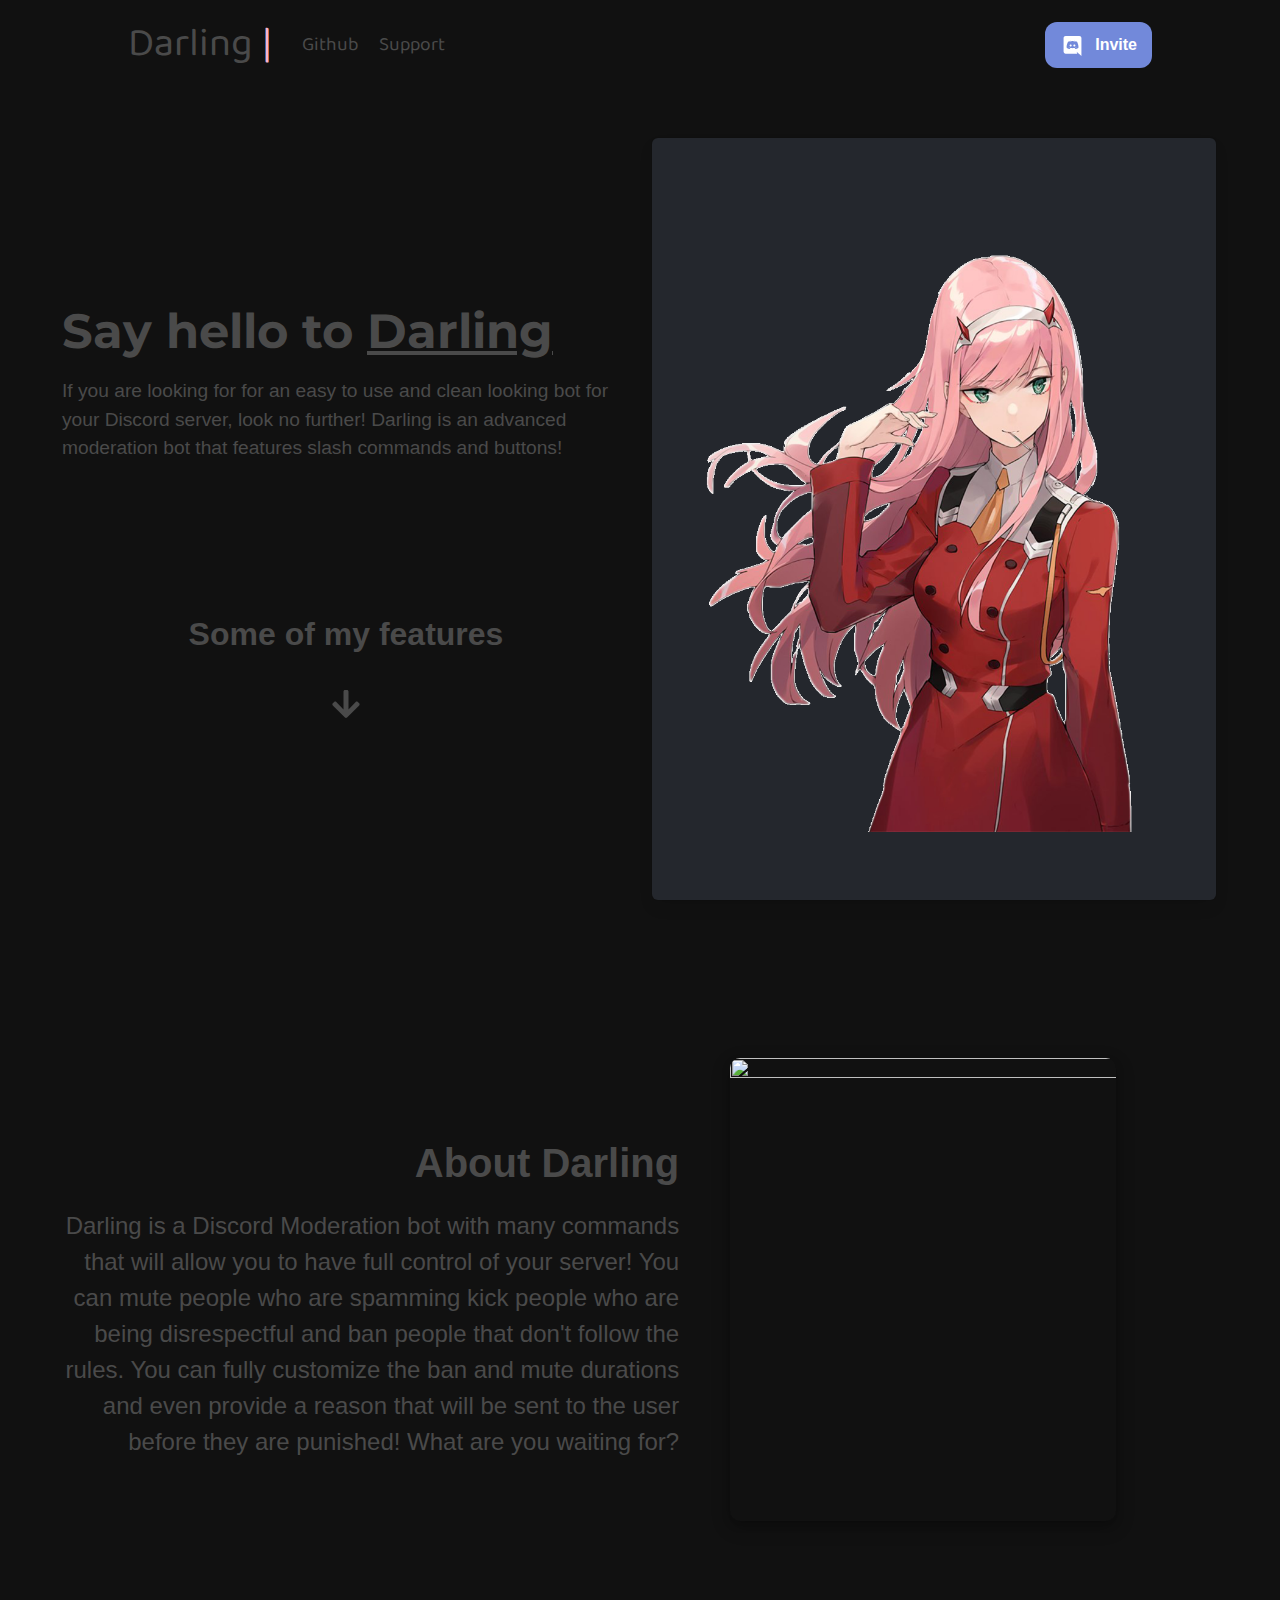
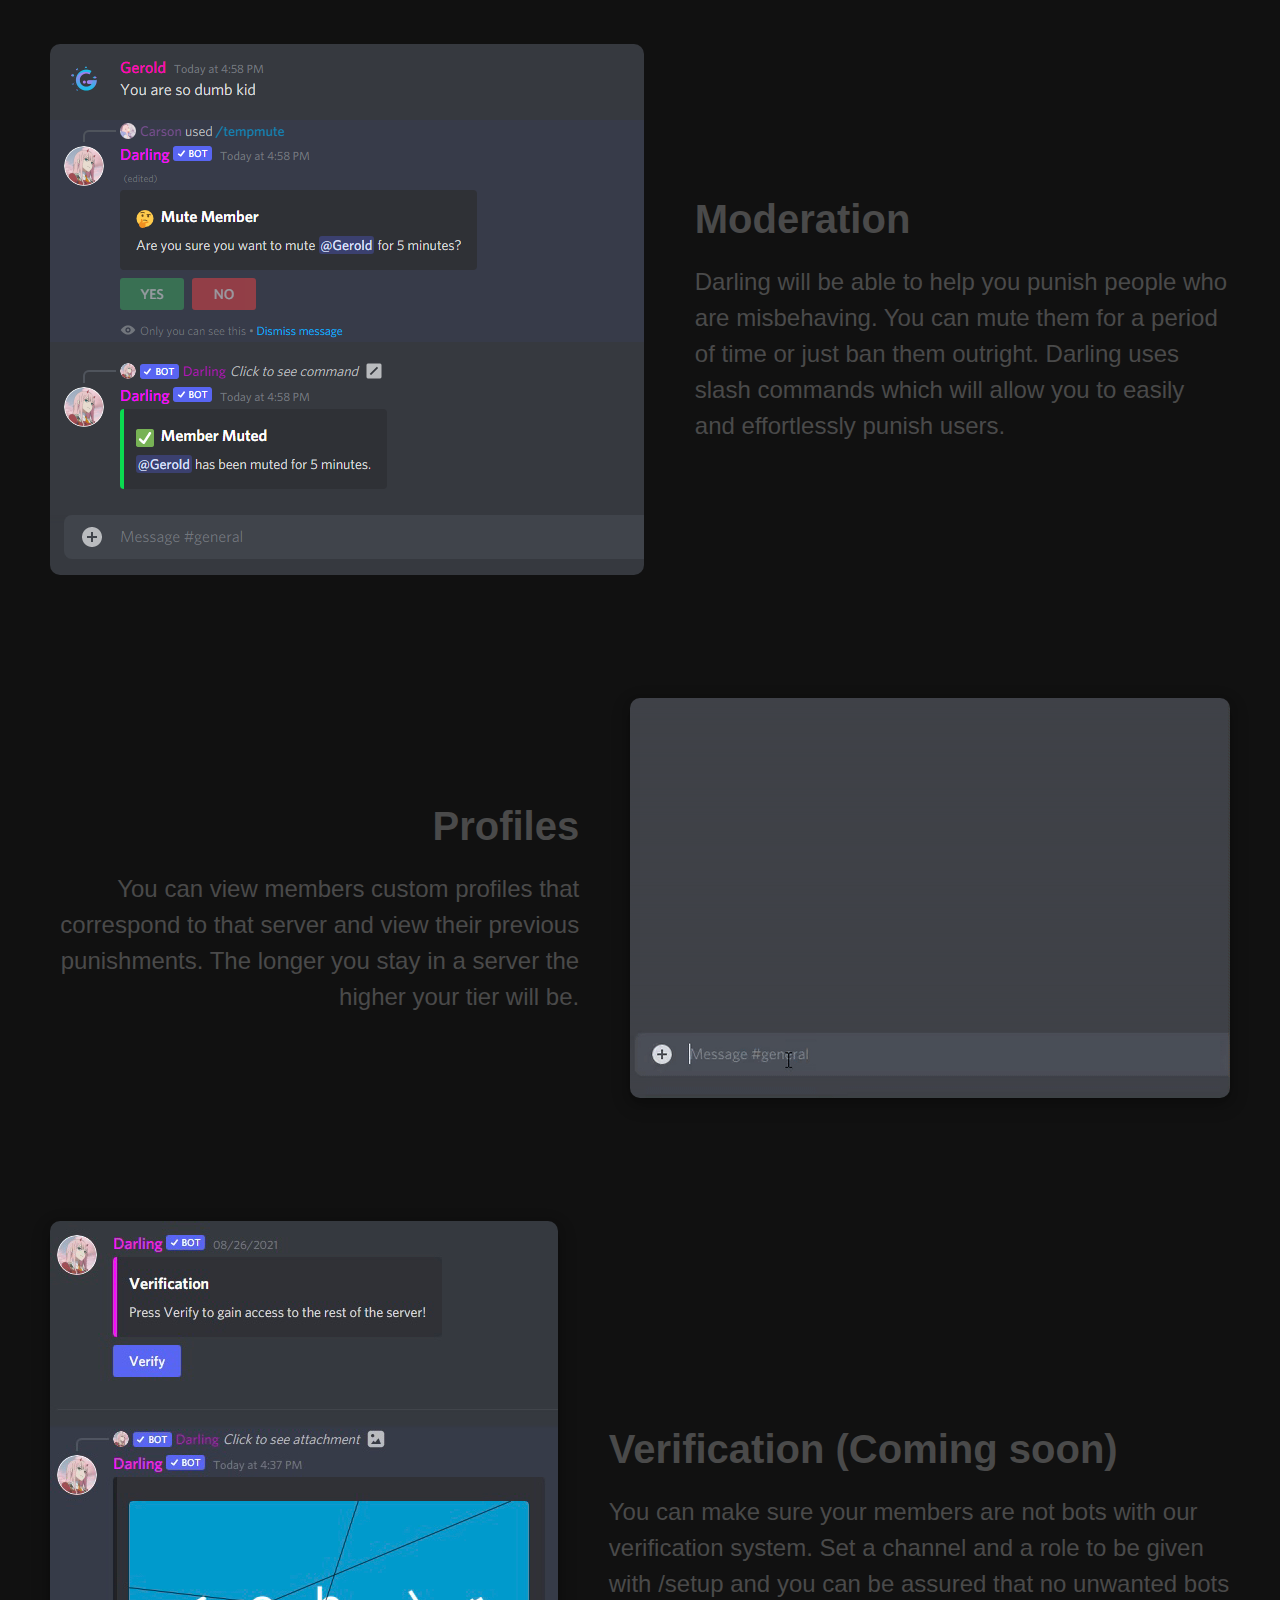
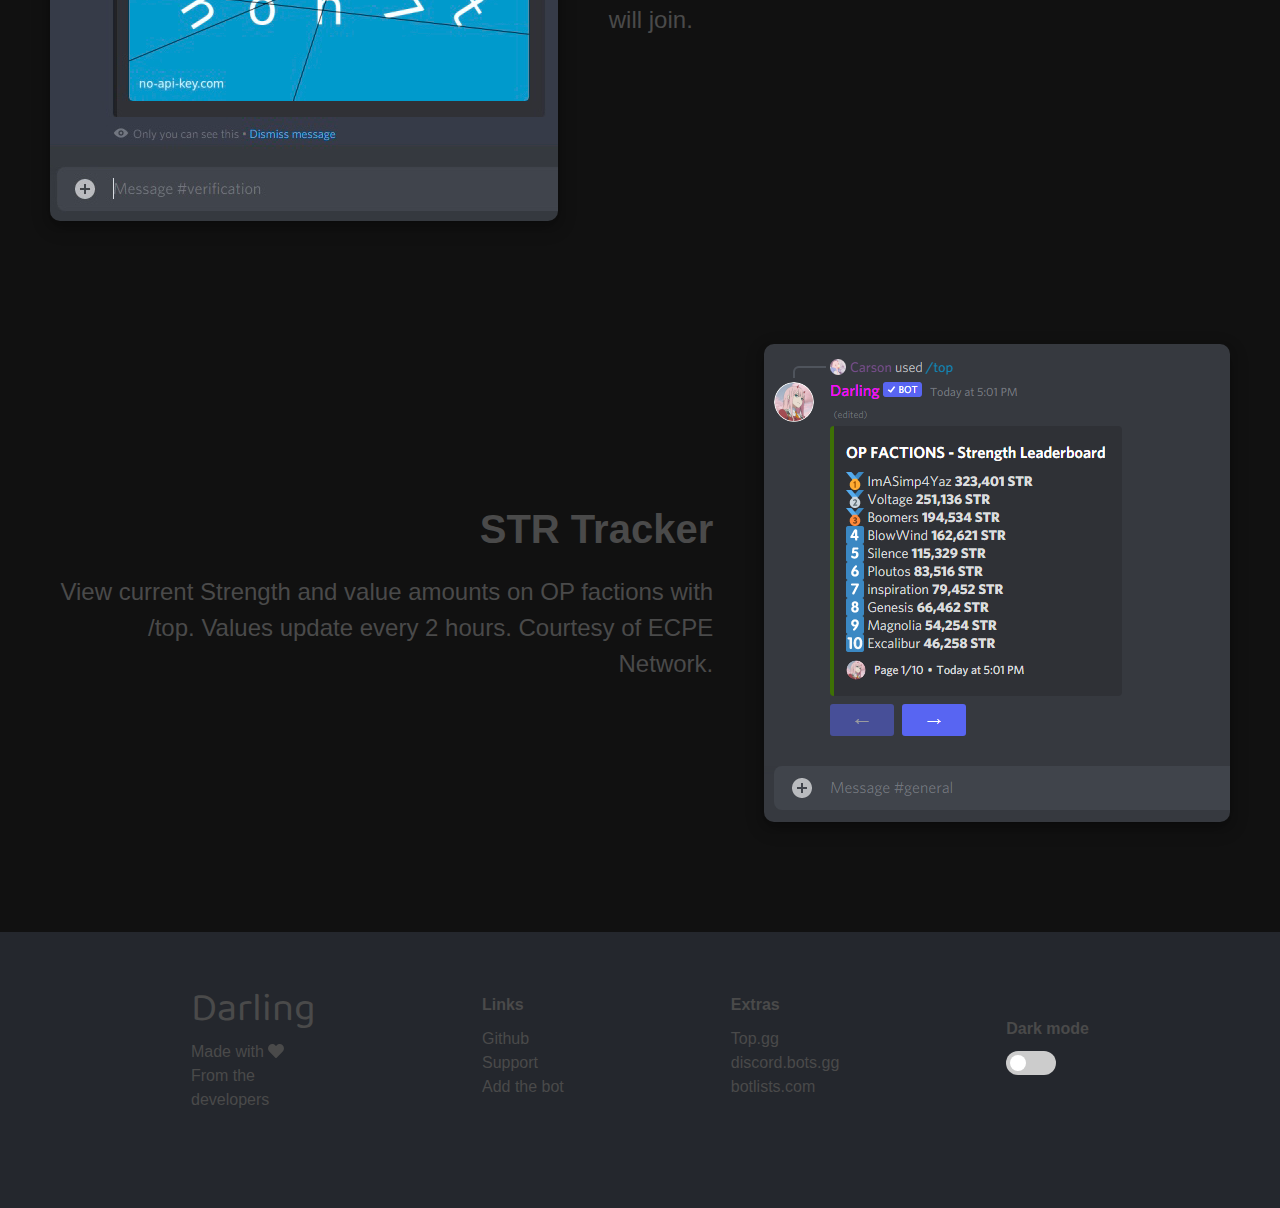
==== index.html @ f3b91b44 "Update index.html" ====
<!DOCTYPE html>
<html class="fontawesome-i2svg-active fontawesome-i2svg-complete">

<head>

	<meta name="description" content="Darling is a advanced moderation bot that features slash commands and buttons!">
	<link rel="apple-touch-icon" sizes="120x120" href="https://darling-bot.com/img/pfp.png" />
	<link rel="apple-touch-icon" sizes="152x152" href="https://darling-bot.com/img/pfp.png" />
	<meta http-equiv="Content-Type" content="text/html; charset=UTF-8">
	<script data-ad-client="ca-pub-7964171552277160" async src="https://pagead2.googlesyndication.com/pagead/js/adsbygoogle.js">
t
	</script>
	<script async src="https://pagead2.googlesyndication.com/pagead/js/adsbygoogle.js?client=ca-pub-7964171552277160" crossorigin="anonymous">

	</script>
	<meta name="viewport" content="width=device-width, initial-scale=1">

	<title>Darling | HOME</title>
	<meta content="Darling" property="og:title">
	<meta content="Darling is a advanced moderation bot that features slash commands and buttons!" property="og:description">
	<meta content="#f5b4cf" data-react-helmet="true" name="theme-color">
	<meta property="og:image" content="https://darling-bot.com/img/pfp.png">
	<style type="text/css">
		svg:not(:root).svg-inline--fa {
			overflow: visible
		}

		.svg-inline--fa {
			display: inline-block;
			font-size: inherit;
			height: 1em;
			overflow: visible;
			vertical-align: -.125em
		}

		.svg-inline--fa.fa-lg {
			vertical-align: -.225em
		}

		.svg-inline--fa.fa-w-1 {
			width: .0625em
		}

		.svg-inline--fa.fa-w-2 {
			width: .125em
		}

		.svg-inline--fa.fa-w-3 {
			width: .1875em
		}

		.svg-inline--fa.fa-w-4 {
			width: .25em
		}

		.svg-inline--fa.fa-w-5 {
			width: .3125em
		}

		.svg-inline--fa.fa-w-6 {
			width: .375em
		}

		.svg-inline--fa.fa-w-7 {
			width: .4375em
		}

		.svg-inline--fa.fa-w-8 {
			width: .5em
		}

		.svg-inline--fa.fa-w-9 {
			width: .5625em
		}

		.svg-inline--fa.fa-w-10 {
			width: .625em
		}

		.svg-inline--fa.fa-w-11 {
			width: .6875em
		}

		.svg-inline--fa.fa-w-12 {
			width: .75em
		}

		.svg-inline--fa.fa-w-13 {
			width: .8125em
		}

		.svg-inline--fa.fa-w-14 {
			width: .875em
		}

		.svg-inline--fa.fa-w-15 {
			width: .9375em
		}

		.svg-inline--fa.fa-w-16 {
			width: 1em
		}

		.svg-inline--fa.fa-w-17 {
			width: 1.0625em
		}

		.svg-inline--fa.fa-w-18 {
			width: 1.125em
		}

		.svg-inline--fa.fa-w-19 {
			width: 1.1875em
		}

		.svg-inline--fa.fa-w-20 {
			width: 1.25em
		}

		.svg-inline--fa.fa-pull-left {
			margin-right: .3em;
			width: auto
		}

		.svg-inline--fa.fa-pull-right {
			margin-left: .3em;
			width: auto
		}

		.svg-inline--fa.fa-border {
			height: 1.5em
		}

		.svg-inline--fa.fa-li {
			width: 2em
		}

		.svg-inline--fa.fa-fw {
			width: 1.25em
		}

		.fa-layers svg.svg-inline--fa {
			bottom: 0;
			left: 0;
			margin: auto;
			position: absolute;
			right: 0;
			top: 0
		}

		.fa-layers {
			display: inline-block;
			height: 1em;
			position: relative;
			text-align: center;
			vertical-align: -.125em;
			width: 1em
		}

		.fa-layers svg.svg-inline--fa {
			-webkit-transform-origin: center center;
			transform-origin: center center
		}

		.fa-layers-counter,
		.fa-layers-text {
			display: inline-block;
			position: absolute;
			text-align: center
		}

		.fa-layers-text {
			left: 50%;
			top: 50%;
			-webkit-transform: translate(-50%, -50%);
			transform: translate(-50%, -50%);
			-webkit-transform-origin: center center;
			transform-origin: center center
		}

		.fa-layers-counter {
			background-color: #ff253a;
			border-radius: 1em;
			-webkit-box-sizing: border-box;
			box-sizing: border-box;
			color: #fff;
			height: 1.5em;
			line-height: 1;
			max-width: 5em;
			min-width: 1.5em;
			overflow: hidden;
			padding: .25em;
			right: 0;
			text-overflow: ellipsis;
			top: 0;
			-webkit-transform: scale(.25);
			transform: scale(.25);
			-webkit-transform-origin: top right;
			transform-origin: top right
		}

		.fa-layers-bottom-right {
			bottom: 0;
			right: 0;
			top: auto;
			-webkit-transform: scale(.25);
			transform: scale(.25);
			-webkit-transform-origin: bottom right;
			transform-origin: bottom right
		}

		.fa-layers-bottom-left {
			bottom: 0;
			left: 0;
			right: auto;
			top: auto;
			-webkit-transform: scale(.25);
			transform: scale(.25);
			-webkit-transform-origin: bottom left;
			transform-origin: bottom left
		}

		.fa-layers-top-right {
			right: 0;
			top: 0;
			-webkit-transform: scale(.25);
			transform: scale(.25);
			-webkit-transform-origin: top right;
			transform-origin: top right
		}

		.fa-layers-top-left {
			left: 0;
			right: auto;
			top: 0;
			-webkit-transform: scale(.25);
			transform: scale(.25);
			-webkit-transform-origin: top left;
			transform-origin: top left
		}

		.fa-lg {
			font-size: 1.33333em;
			line-height: .75em;
			vertical-align: -.0667em
		}

		.fa-xs {
			font-size: .75em
		}

		.fa-sm {
			font-size: .875em
		}

		.fa-1x {
			font-size: 1em
		}

		.fa-2x {
			font-size: 2em
		}

		.fa-3x {
			font-size: 3em
		}

		.fa-4x {
			font-size: 4em
		}

		.fa-5x {
			font-size: 5em
		}

		.fa-6x {
			font-size: 6em
		}

		.fa-7x {
			font-size: 7em
		}

		.fa-8x {
			font-size: 8em
		}

		.fa-9x {
			font-size: 9em
		}

		.fa-10x {
			font-size: 10em
		}

		.fa-fw {
			text-align: center;
			width: 1.25em
		}

		.fa-ul {
			list-style-type: none;
			margin-left: 2.5em;
			padding-left: 0
		}

		.fa-ul>li {
			position: relative
		}

		.fa-li {
			left: -2em;
			position: absolute;
			text-align: center;
			width: 2em;
			line-height: inherit
		}

		.fa-border {
			border: solid .08em #eee;
			border-radius: .1em;
			padding: .2em .25em .15em
		}

		.fa-pull-left {
			float: left
		}

		.fa-pull-right {
			float: right
		}

		.fa.fa-pull-left,
		.fab.fa-pull-left,
		.fal.fa-pull-left,
		.far.fa-pull-left,
		.fas.fa-pull-left {
			margin-right: .3em
		}

		.fa.fa-pull-right,
		.fab.fa-pull-right,
		.fal.fa-pull-right,
		.far.fa-pull-right,
		.fas.fa-pull-right {
			margin-left: .3em
		}

		.fa-spin {
			-webkit-animation: fa-spin 2s infinite linear;
			animation: fa-spin 2s infinite linear
		}

		.fa-pulse {
			-webkit-animation: fa-spin 1s infinite steps(8);
			animation: fa-spin 1s infinite steps(8)
		}

		@-webkit-keyframes fa-spin {
			0% {
				-webkit-transform: rotate(0);
				transform: rotate(0)
			}

			100% {
				-webkit-transform: rotate(360deg);
				transform: rotate(360deg)
			}
		}

		@keyframes fa-spin {
			0% {
				-webkit-transform: rotate(0);
				transform: rotate(0)
			}

			100% {
				-webkit-transform: rotate(360deg);
				transform: rotate(360deg)
			}
		}

		.fa-rotate-90 {
			-webkit-transform: rotate(90deg);
			transform: rotate(90deg)
		}

		.fa-rotate-180 {
			-webkit-transform: rotate(180deg);
			transform: rotate(180deg)
		}

		.fa-rotate-270 {
			-webkit-transform: rotate(270deg);
			transform: rotate(270deg)
		}

		.fa-flip-horizontal {
			-webkit-transform: scale(-1, 1);
			transform: scale(-1, 1)
		}

		.fa-flip-vertical {
			-webkit-transform: scale(1, -1);
			transform: scale(1, -1)
		}

		.fa-flip-horizontal.fa-flip-vertical {
			-webkit-transform: scale(-1, -1);
			transform: scale(-1, -1)
		}

		:root .fa-flip-horizontal,
		:root .fa-flip-vertical,
		:root .fa-rotate-180,
		:root .fa-rotate-270,
		:root .fa-rotate-90 {
			-webkit-filter: none;
			filter: none
		}

		.fa-stack {
			display: inline-block;
			height: 2em;
			position: relative;
			width: 2em
		}

		.fa-stack-1x,
		.fa-stack-2x {
			bottom: 0;
			left: 0;
			margin: auto;
			position: absolute;
			right: 0;
			top: 0
		}

		.svg-inline--fa.fa-stack-1x {
			height: 1em;
			width: 1em
		}

		.svg-inline--fa.fa-stack-2x {
			height: 2em;
			width: 2em
		}

		.fa-inverse {
			color: #fff
		}

		.sr-only {
			border: 0;
			clip: rect(0, 0, 0, 0);
			height: 1px;
			margin: -1px;
			overflow: hidden;
			padding: 0;
			position: absolute;
			width: 1px
		}

		.sr-only-focusable:active,
		.sr-only-focusable:focus {
			clip: auto;
			height: auto;
			margin: 0;
			overflow: visible;
			position: static;
			width: auto
		}
	</style>
	<link rel="icon" href="./img/pfp.ico">
	<!-- Change the ico -->
	<!-- Bulma CSS -->
	<link rel="stylesheet" href="./css/bulma.css">

	<!-- Custom -->
	<!-- <link rel="stylesheet" href="/styles/degub.css"> -->
	<link rel="stylesheet" href="./css/main.css">

</head>

<body>
	<!-- Nav Bar -->
	<!-- nav -->
	<nav>
		<h1 class="darlingName">Darling</h1>
		<span class="darlingName sep">|</span>
		<ul class="ops">
			<a class="lis" href="https://github.com/darling-bot" target="_self">Github</a>
			<a class="lis" href="/support" target="_self">Support</a>
		</ul>
		<!-- Boton de Invitar -->
		<div id="discord-button">
			<a target="_blank" class="login-button" onclick="Invite()">
				<div class="icon">
					<img src="./img/discord.svg" alt="Discord">
				</div>
				<span style="">Invite</span>

			</a>
		</div>
	</nav>
	<!-- Presentacion Section -->
	<section class="section">
		<div class="container">
			<div id="colcont" class="columns">
				<div class="heroArea">
					<div class="contentConteiner is-vertical-center">
						<div class="txtcont">
							<span class="spanBreak"><b>Say hello to <span
										class="greenHover"><u>Darling</u></span></b></span>
							<span class="spanBreak mov">If you are looking for for an easy to use and clean looking bot
								for your Discord server, look no further! Darling is an advanced moderation bot that
								features slash commands and buttons!</span>

							<div id="scroll">
								<p class="morefuncs">Some of my features</p>
								<div class="arrow bounce">
									<svg class="svg-inline--fa fa-arrow-down fa-w-14 fa-2x" href="#" aria-hidden="true"
										data-prefix="fa" data-icon="arrow-down" role="img"
										xmlns="http://www.w3.org/2000/svg" viewBox="0 0 448 512" data-fa-i2svg="">
										<path fill="currentColor"
											d="M413.1 222.5l22.2 22.2c9.4 9.4 9.4 24.6 0 33.9L241 473c-9.4 9.4-24.6 9.4-33.9 0L12.7 278.6c-9.4-9.4-9.4-24.6 0-33.9l22.2-22.2c9.5-9.5 25-9.3 34.3.4L184 343.4V56c0-13.3 10.7-24 24-24h32c13.3 0 24 10.7 24 24v287.4l114.8-120.5c9.3-9.8 24.8-10 34.3-.4z">
										</path>
									</svg><!-- <a class="fa fa-arrow-down fa-2x" href="#"></a> -->
								</div>
							</div>
						</div>
					</div>
				</div>
				<div class="column is-half is-mobile">
					<div class="box contentConteiner is-vertical-center">
						<figure class="image is-vertical-center">
							<img style="max-width: 560px; max-height: 750px;" class="front_image"
								src="./img/darling.png">
						</figure>
					</div>
				</div>
			</div>
		</div>
	</section>
	<!-- Contenido Section -->
	<section class="section">
		<div class="contentsection">
      			<div class="contentdiv reverseflex">
				<div class="contentsep reverse">
					<h1>About Darling</h1>
					<h2>Darling is a Discord Moderation bot with many commands that will allow you to have full control of your server! You can mute people who are spamming kick people who are being disrespectful and ban people that don't follow the rules. You can fully customize the ban and mute durations and even provide a reason that will be sent to the user before they are punished! What are you waiting for?</h2>
					<h2>
					</h2>
				</div>
        <a href="https://discordbotlist.com/bots/8j2tkcdk6rwnzo78j2ttfcdk7lwnzo38j2tsa">
				<img class="contentimg" src="https://discordbotlist.com/api/v1/bots/842516423850721300/widget" width="500" 
     height="600">
        </a>
			</div>
			<div class="contentdiv">
				<img class="contentimg" style="max-height: 600px !important; box-shadow: 0 0 0 0 transparent !important"
					src="./img/moderation.png">
				<div class="contentsep">
					<h1>Moderation</h1>
					<h2>Darling will be able to help you punish people who are misbehaving. You can mute them for a
						period of time or just ban them outright. Darling uses slash commands which will allow you to
						easily and effortlessly punish users.</h2>
					<h2>
					</h2>
				</div>
			</div>
			<div class="contentdiv reverseflex">
				<div class="contentsep reverse">
					<h1>Profiles</h1>
					<h2>You can view members custom profiles that correspond to that server and view their previous
						punishments. The longer you stay in a server the higher your tier will be.</h2>
					<h2>
					</h2>
				</div>
				<img class="contentimg" src="./img/profile.gif">
			</div>
			<div class="contentdiv">
				<img class="contentimg" src="./img/verifiy.png">
				<div class="contentsep">
					<h1>Verification (Coming soon)</h1>
					<h2>You can make sure your members are not bots with our verification system. Set a channel and a
						role to be given with /setup and you can be assured that no unwanted bots will join.</h2>
					<h2>
						<!-- db has been setup again and the site is back on the og url -->
					</h2>
				</div>
			</div>
			<div class="contentdiv reverseflex">
				<div class="contentsep reverse">
					<h1>STR Tracker</h1>
					<h2>View current Strength and value amounts on OP factions with /top. Values update every 2 hours.
						Courtesy of <a href="https://ecpe.guildtag.com/home/">ECPE Network.</a></h2>
					<h2>
					</h2>
				</div>
				<img class="contentimg" src="./img/top.png">
			</div>
		</div>
	</section>

	<!-- Footer -->
	<footer class="footer">
		<div class="footerDiv">
			<div>
				<h1 class="darlingName">Darling</h1>
				<div style="max-width: 124px;">
					<p class="love" id="love">Made with <svg class="svg-inline--fa fa-heart fa-w-16" aria-hidden="true"
							data-prefix="fas" data-icon="heart" role="img" xmlns="http://www.w3.org/2000/svg"
							viewBox="0 0 512 512" data-fa-i2svg="">
							<path fill="currentColor"
								d="M462.3 62.6C407.5 15.9 326 24.3 275.7 76.2L256 96.5l-19.7-20.3C186.1 24.3 104.5 15.9 49.7 62.6c-62.8 53.6-66.1 149.8-9.9 207.9l193.5 199.8c12.5 12.9 32.8 12.9 45.3 0l193.5-199.8c56.3-58.1 53-154.3-9.8-207.9z">
							</path>
						</svg><!-- <i class="fas fa-heart"></i> --> From the developers</p>
				</div>

			</div>
			<div>
				<h1 style="margin-bottom: 10px;"><b>Links</b></h1>
				<p><a class="link" target="_self" href="https://github.com/darling-bot">Github</a></p>
				<p><a class="link" target="_self" href="/support">Support</a></p>
				<p><a class="link" target="_blank" href="/invite" onclick="Invite()">Add the bot</a></p>
			</div>
			<div>
				<h1 style="margin-bottom: 10px;"><b>Extras</b></h1>
				<p><a class="link" target="_blank" href="https://top.gg/bot/842516423850721300">Top.gg</a></p>
				<p><a class="link" target="_blank"
						href="https://discord.bots.gg/bots/842516423850721300">discord.bots.gg</a></p>
				<p><a class="link" target="_blank" href="https://botlists.com/bot/842516423850721300">botlists.com</a>
				</p>
			</div>
			<div>
				<h1 style="margin-bottom: 10px;"><b>Dark mode</b></h1>
				<label class="switch">
					<input name="dark_mode" id="toggle-event" type="checkbox" onClick="Function()">
					<span class="slider round"></span>
				</label>
			</div>
		</div>
	</footer>


	<!-- JQuery -->
	<script src="https://ajax.googleapis.com/ajax/libs/jquery/3.5.1/jquery.min.js"></script>

	<script>

		function Invite() {
			let newWindow = window.open('/invite', 'example', 'width=500,height=850');
		}

		const prefersDarkScheme = window.matchMedia("(prefers-color-scheme: dark)");
		const currentTheme = localStorage.getItem("theme");

		if (currentTheme == "dark") {
			document.body.classList.toggle("dark-theme");

			$("#toggle-event").attr('checked', 'checked');

		} else if (currentTheme == "light") {
			document.body.classList.toggle("light-theme");
		}

		function Function() {
			if (prefersDarkScheme.matches) {

				document.body.classList.toggle("dark-theme");
				var theme = document.body.classList.contains("dark-theme") ? "dark" : "light";
			} else {

				document.body.classList.toggle("light-theme");
				var theme = document.body.classList.contains("light-theme") ? "light" : "dark";
			}
			localStorage.setItem("theme", theme);
		}
	</script>


</body>

</html>
---- css/main.css ----
@import url('https://fonts.googleapis.com/css2?family=Baloo+Paaji+2:wght@800&display=swap');
@import url('https://fonts.googleapis.com/css2?family=Baloo+Paaji+2:wght@500&display=swap');
@import url('https://fonts.googleapis.com/css2?family=Montserrat:wght@800&display=swap');

body {
  --color: #111;
  --color2:#24272d;
  --color3:#A9A9A9;
  --color4:#1d1f21;
}
  body.light-theme {
  --color: #fff;
  --color2:#fff;
  --color3:black;
  --color4:#f9f9f9;
}


@media (prefers-color-scheme: dark) {
  /* defaults to dark theme */
  body {
  --color: #fff;
  --color2:#fff;
  --color3:black;
  --color4:#f9f9f9;
  }
body.dark-theme {
  --color: #111;
  --color2:#24272d;
  --color3:#A9A9A9;
  --color4:#1d1f21;
}
}

html {
    width: 100%;
}

body {
  	top: 0px;
		width:100%;
		height: 100%;
		background: var(--color);
		z-index: -1;
    margin: 0 auto;
}
a {
    text-decoration: inherit;
    color: inherit;
}
.center {
    display: flex;
    justify-content: center;
    align-items: center;
}

nav {
    display: flex;
    align-items: center;
    justify-content: space-between;
    padding: 15px 10%;
}
.darlingName {
    font-family: 'Baloo Paaji 2', cursive;
    font-size: 40px;
    cursor: pointer;
    font-weight: 400;
}
.sep {
    color: rgb(245, 180, 207);
    margin: 0 2% 0 10px;
}
.ops {
    list-style: none;
    display: flex;
    font-family: 'Baloo Paaji 2', cursive;
    flex: 1;
    font-size: 1.2rem;
    padding: 0;
}
.lis {
    padding: 0 10px;
    cursor: pointer;
}
#discord-button .icon {
    overflow: hidden;
    margin-top: 2%;
    width: 25px;
    height: 25px;
    margin-right: 10px;
  }
#discord-button .icon svg {
    fill: white;
}
#discord-button .login-button {
    z-index: 2;
    position: relative;
    color: white;
    font-weight: bold;
    border-radius: 12px;
    display: -webkit-inline-box;
    display: inline-flex;
    -webkit-box-align: center;
    align-items: center;
    padding: 10px 15px;
    background-color: #7289da;
    text-decoration: none;
}
#discord-button .login-button:hover {
    background-color: #6a7fc9;
}

@media
only screen and (max-width: 780px) {

 
    
}

.is-vertical-center {
    display: flex;
    justify-content: center;
    align-items: center;
}

.contentConteiner {
    min-height : 50vh;
}

.contentConteiner b {
    font-family: 'Montserrat', sans-serif;
    font-size: 3rem;
}

div .spanBreak {
    cursor: default;
    display: block;
    margin: 10px;
    font-size: 1.2rem;
}
.mov {
    margin-bottom: 30px !important;
}

.heroArea {
    display: flex;
    flex-direction: row;
    justify-content: center;
    align-self: center;
    width: 100%;
}

.greenHover:hover {
    color: rgb(245, 180, 207) !important;
}

.button a {
    color:rgb(245, 180, 207) !important;
}
.button a:hover {
    color: white !important;
}

.contBox {
    display: flex;
    align-items: center;
    justify-content: space-between;
}

@media
 only screen and (max-width: 412px) {
    .contBox {
        flex-direction: column; 
        justify-content: space-around;
    }
 }

.footerDiv {
    display: flex;
    align-items: center;
    justify-content: space-evenly;
}

@media
 only screen and (max-width: 530px) {
    nav {
        justify-content: center;
    }
    .ops {
      flex: 0;
    }

    .footerDiv {
        justify-content: space-between;
    }
    .footer {
        font-size: 13px;
    }
    #lovediv {
        max-width: 8vh;
    }
    .footerDiv .darlingName {
      display: none;
    }
    .love {
      display: none;
    }
    nav {
        justify-content: center;
    }
    .ops {
      flex: 0;
    }
    .darlingName {
     font-size: 30px;
   }
    .ops a {
      font-size: 17px;
    }
   #discord-button .icon {
    margin-right: 3px;
  }

  #discord-button span {
    display: none;
  }

    .front_image {
      visibility: hidden;
    }
      nav {
        justify-content: center;
    }
    .ops {
      flex: 0;
    }
    
    .column {
      display: none !important;
    }
 }

.link {
    color: #4a4a4a;
    cursor: pointer;
}

#lovediv {
    max-width: 10vh;
}

.morefuncs {
    font-size: 2rem;
    text-align: center;
    font-weight: bold;
}

#scroll {
    margin-top: 25%;
}

.contentsection {
    display: flex;
    flex-direction: column;
    align-items: center;
    justify-content: center;
}

.contentdiv {
    display: flex;
    align-items: center;
    justify-content: center;
    margin: 5% 0;
}

.contentsep {
    margin: 0 2vw;
    min-width: 350px;
    max-width: 760px;
}

.contentsep h1 {
    font-size: 2.5rem;
    font-weight: bold;
    margin: 15px 0;
}
.contentsep h2 {
    font-size: 1.5rem;
}
.contentimg {
    max-height: calc(100% - 30%);
    max-width: calc(100% - 30%);
    border-radius: 10px;
    margin: 0 2vw;
    box-shadow: 0 4px 8px 0 rgba(0, 0, 0, 0.2), 0 6px 20px 0 rgba(0, 0, 0, 0.19);
} 
.reverse {
    text-align: right;
}

@media
 only screen and (max-width: 763px) {
   .front_image {
      visibility: hidden;
    }

    .column {
      display: none !important;
    }
 }

@media
 only screen and (max-width: 1024px) {
    #topgg {
        display: none;
    }
    .txtcont{
        text-align: center;
    }
    .contentdiv {
        flex-direction: column;
        text-align: center;
    }
    .contentsep h2 {
        font-size: 1.2rem;
    }
    .reverseflex {
        flex-direction: column-reverse;
    }
    .reverse {
        text-align: center;
    }
}


/* ARROW BOUNCE */
.arrow {
    text-align: center;
    margin: 30px 0;
  }
  .bounce {
    -webkit-animation: bounce 2s infinite;
    animation: bounce 2s infinite;
  }
  @-webkit-keyframes bounce {
    0%,
    20%,
    50%,
    80%,
    100% {
      -webkit-transform: translateY(0);
              transform: translateY(0);
    }
    40% {
      -webkit-transform: translateY(-30px);
              transform: translateY(-30px);
    }
    60% {
      -webkit-transform: translateY(-15px);
              transform: translateY(-15px);
    }
  }
  @keyframes bounce {
    0%,
    20%,
    50%,
    80%,
    100% {
      -webkit-transform: translateY(0);
              transform: translateY(0);
    }
    40% {
      -webkit-transform: translateY(-30px);
              transform: translateY(-30px);
    }
    60% {
      -webkit-transform: translateY(-15px);
              transform: translateY(-15px);
    }
  }

  .dropdown-content {
  display: none;
  position: absolute;
  background-color: var(--color4);
  max-width: 200px;
  box-shadow: 0px 8px 16px 0px rgba(0,0,0,0.2);
  z-index: 1;
  top: 50px;
  padding-top: 20px;
}

/* Links inside the dropdown */
.dropdown-content a {
  color: var(--color3);
  padding: 12px 16px;
  text-decoration: none;
  display: block;
}

.dropdown-content a:hover {background-color: var(--color2)}

::-webkit-Scrollbar{
    width: 7px; 
	background: var(--color);
}

::-webkit-Scrollbar-thumb{
	border-radius: 20px;
	background: rgb(245, 180, 207);
	box-shadow: inset 0 0 20px rgb(245, 180, 207);
}

::-webkit-Scrollbar-track{
	margin-top: 80px;
	border-radius: 10px;
}

.switch {
  position: relative;
  display: inline-block;
  width: 50px;
  height: 24px;
}

/* Hide default HTML checkbox */
.switch input {
  opacity: 0;
  width: 0;
  height: 0;
}

/* The slider */
.slider {
  position: absolute;
  cursor: pointer;
    top: 0;
  left: 0;
  right: 0;
  bottom: 0;
  background-color: #ccc;
  -webkit-transition: .4s;
  transition: .4s;
}

.slider:before {
  position: absolute;
  content: "";
  height: 16px;
  width: 16px;
  left: 4px;
  bottom: 4px;
  background-color: white;
  -webkit-transition: .4s;
  transition: .4s;
}

input:checked + .slider {
  background-color: #1acf7e;
}

input:focus + .slider {
  box-shadow: 0 0 1px #ccc;
}

input:checked + .slider:before {
  -webkit-transform: translateX(26px);
  -ms-transform: translateX(26px);
  transform: translateX(26px);
}

.box {
background-color: var(--color2);
}
.footer {
    background-color: var(--color2);
}


.slider.round:before {
  border-radius: 50%;
}

.slider.round {
  border-radius: 34px;
}
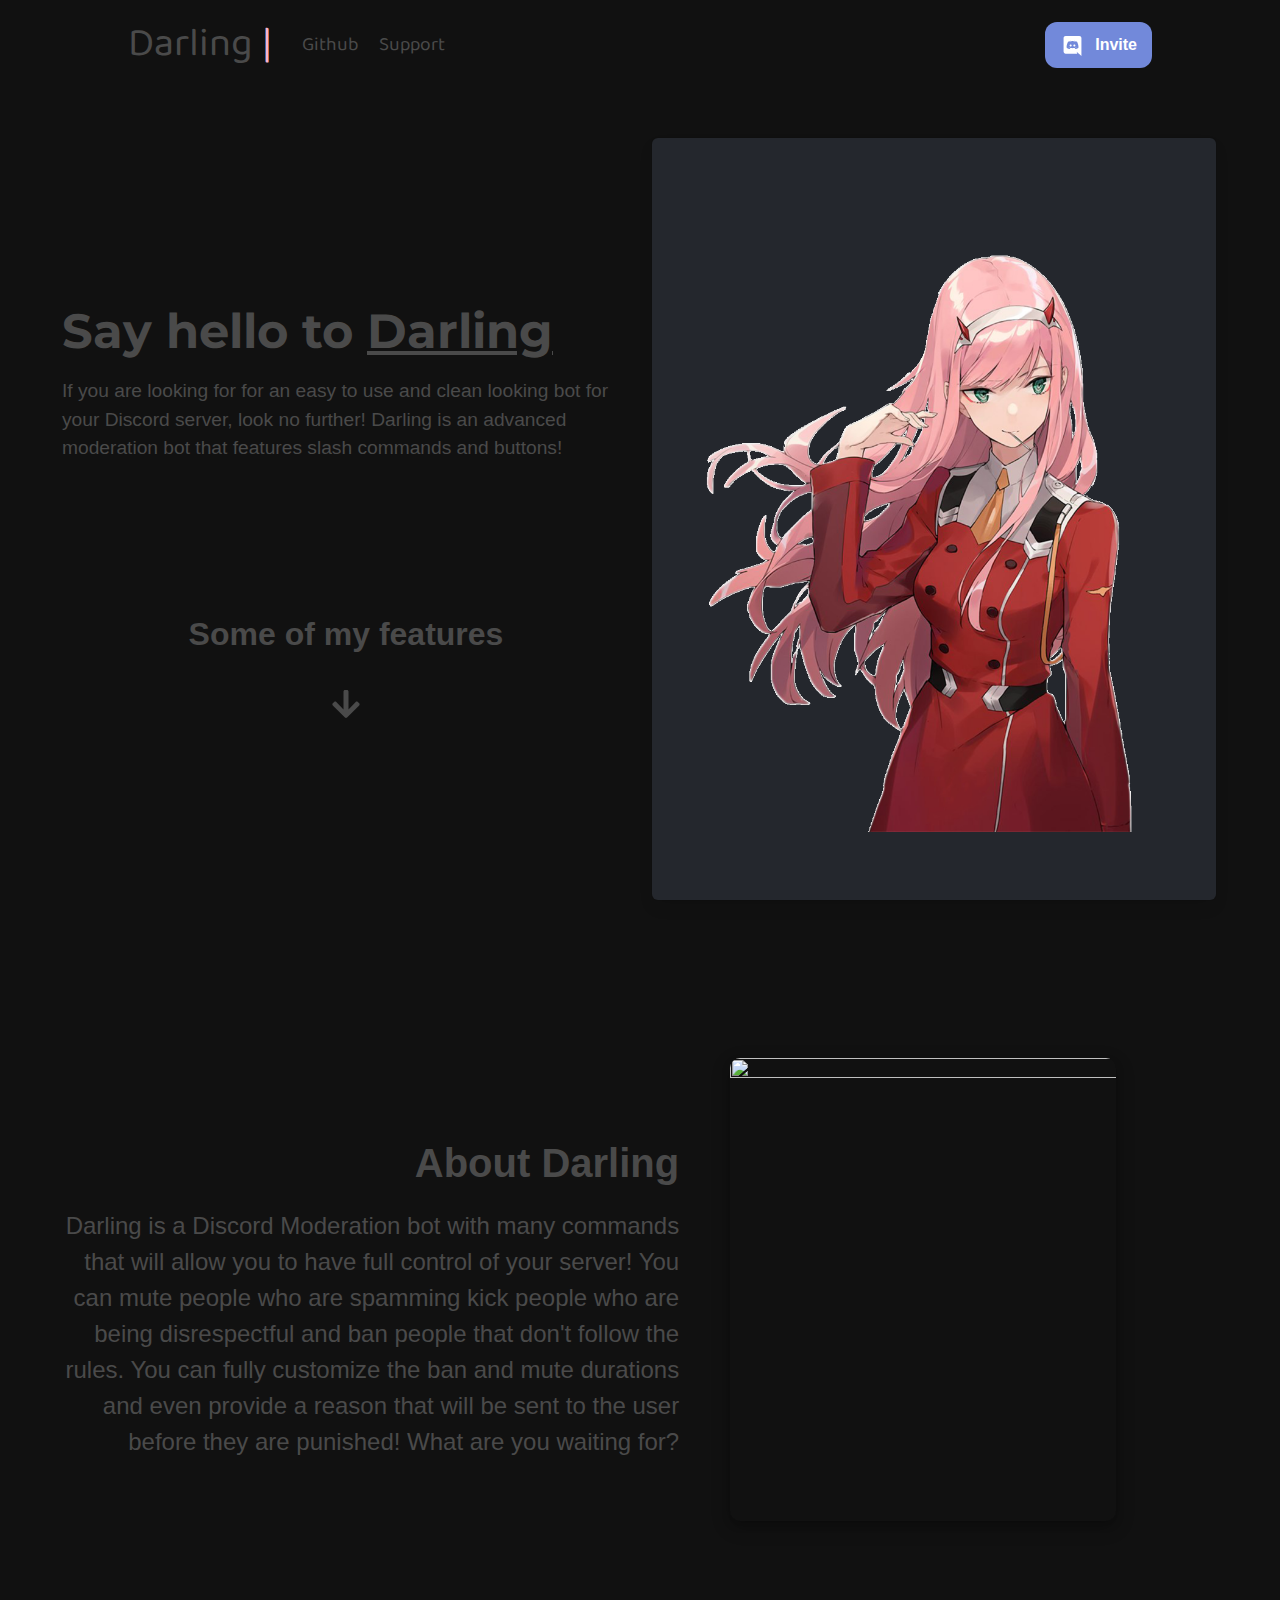
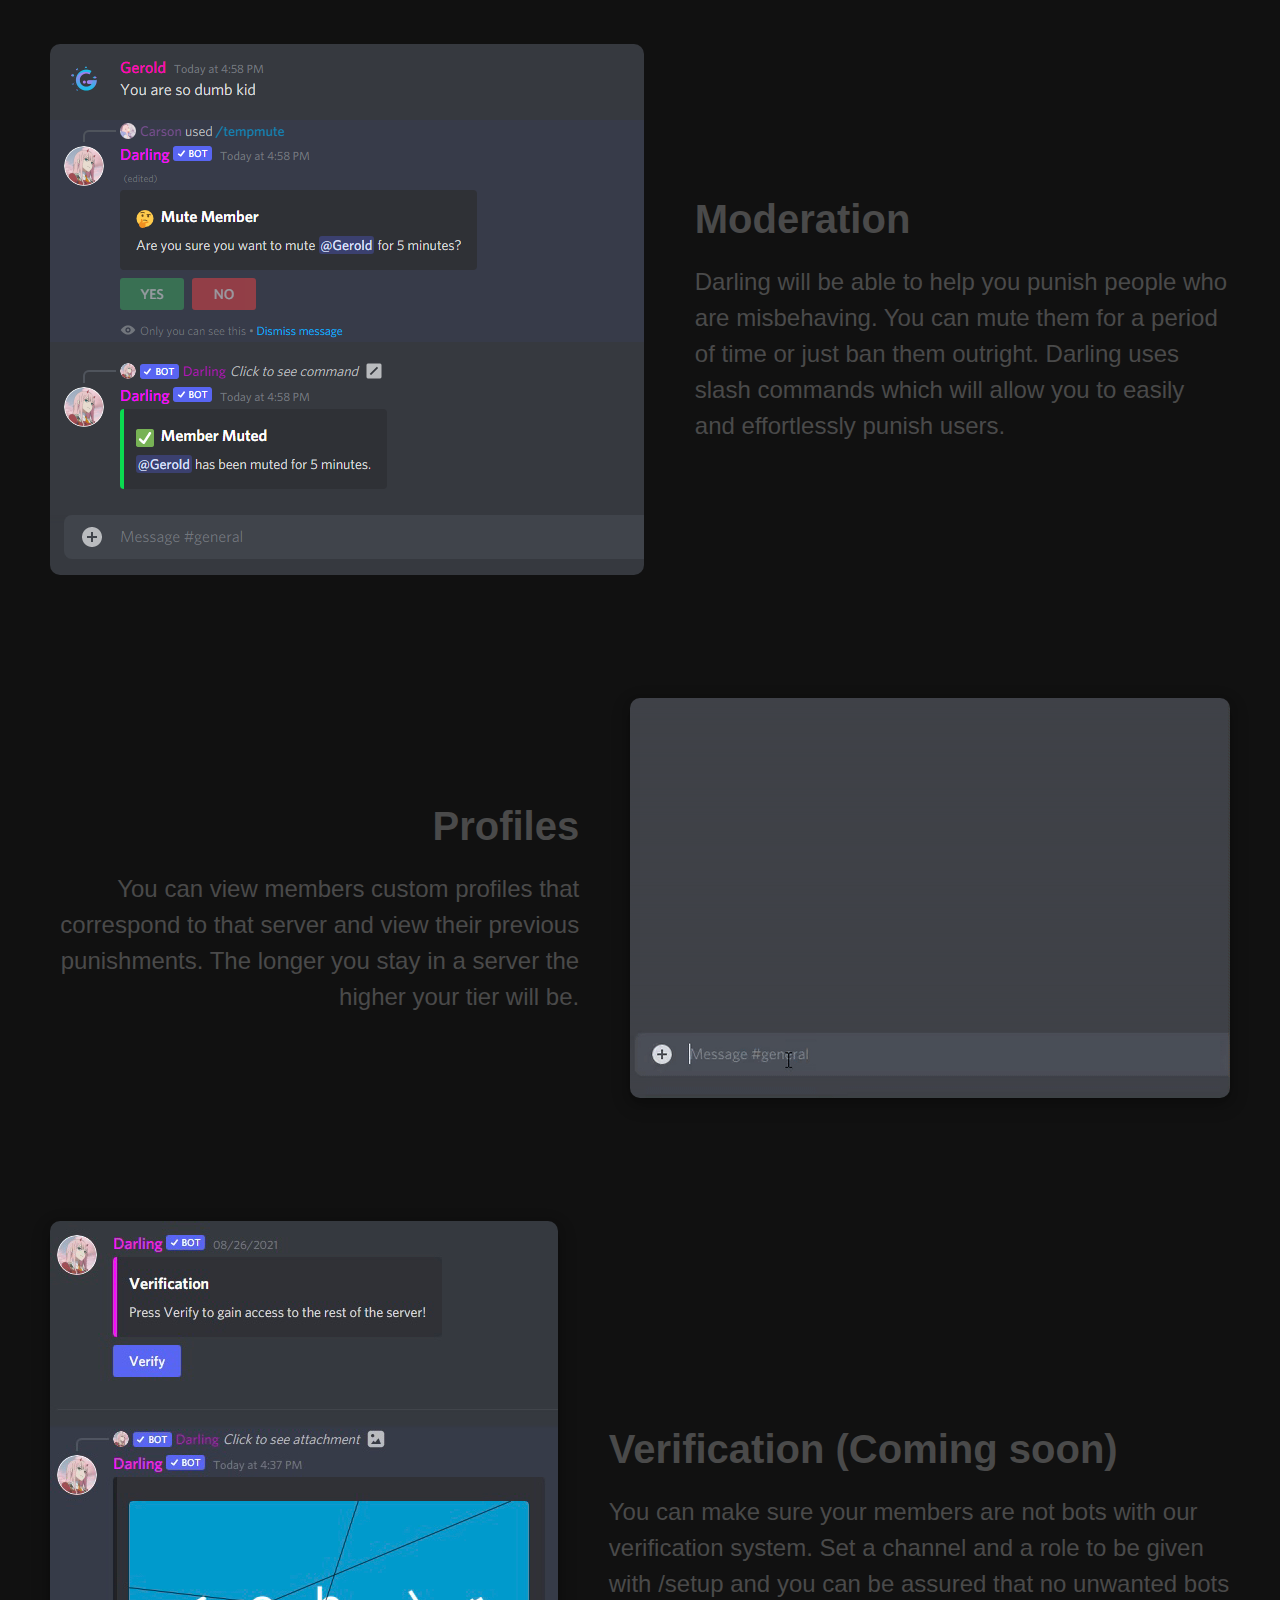
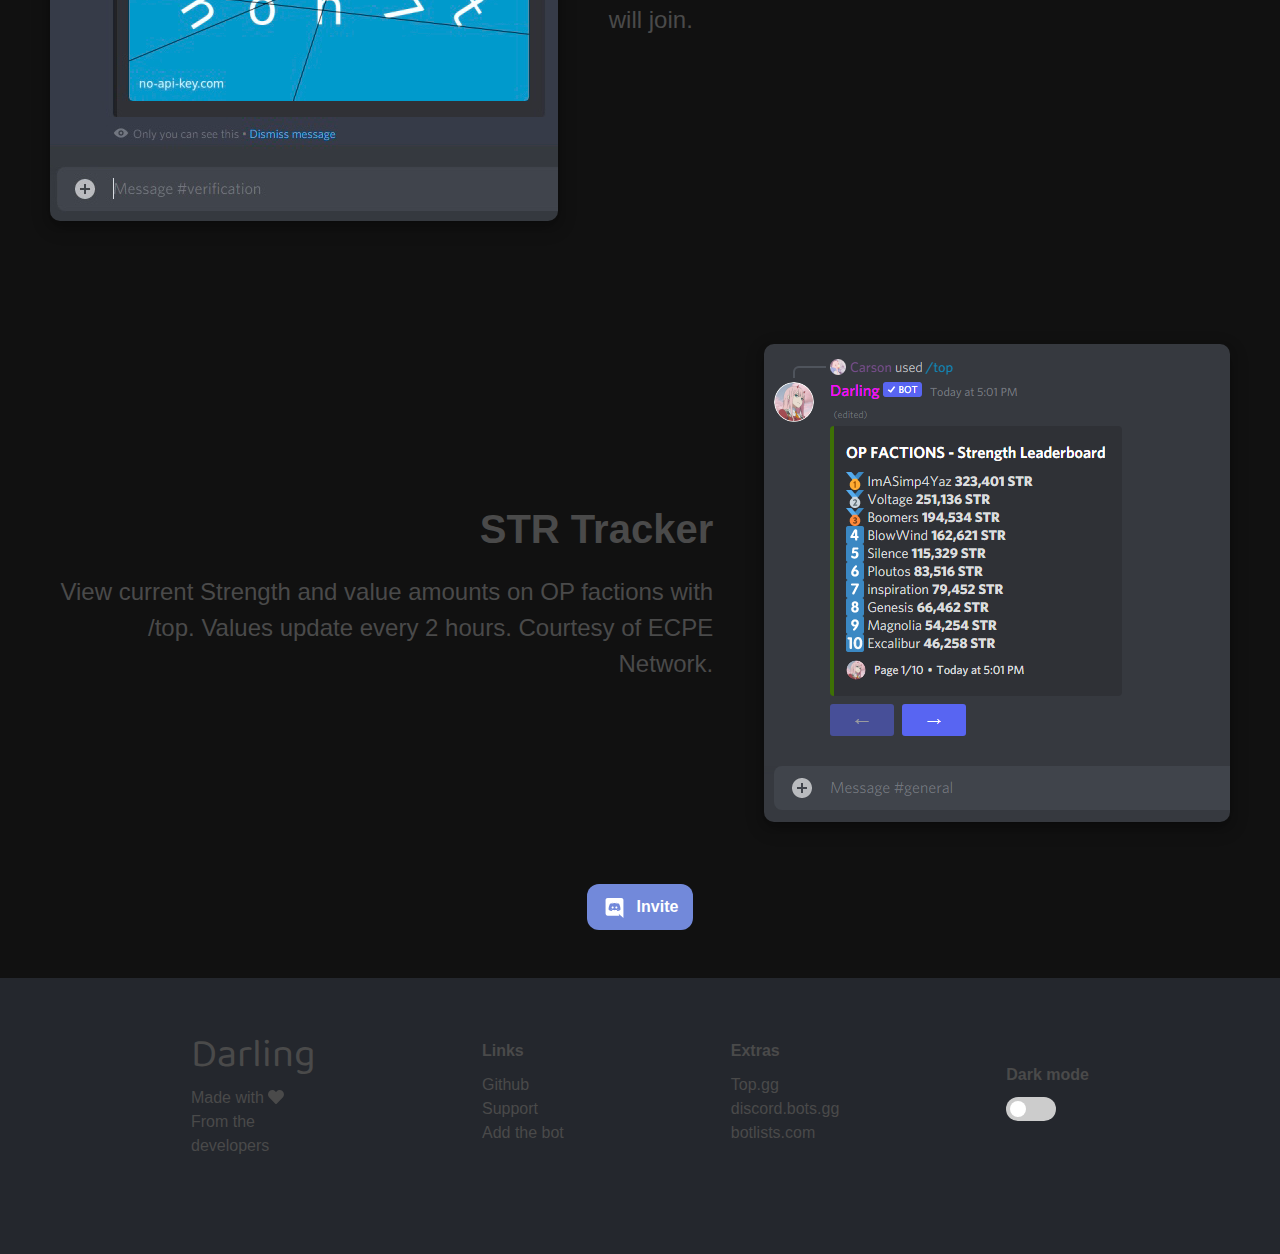
==== commit 1e72708c: "Commit" ====
--- a/index.html
+++ b/index.html
@@ -7,17 +7,18 @@
 	<link rel="apple-touch-icon" sizes="120x120" href="https://darling-bot.com/img/pfp.png" />
 	<link rel="apple-touch-icon" sizes="152x152" href="https://darling-bot.com/img/pfp.png" />
 	<meta http-equiv="Content-Type" content="text/html; charset=UTF-8">
-	<script data-ad-client="ca-pub-7964171552277160" async src="https://pagead2.googlesyndication.com/pagead/js/adsbygoogle.js">
-t
-	</script>
-	<script async src="https://pagead2.googlesyndication.com/pagead/js/adsbygoogle.js?client=ca-pub-7964171552277160" crossorigin="anonymous">
+	<script data-ad-client="ca-pub-7964171552277160" async
+		src="https://pagead2.googlesyndication.com/pagead/js/adsbygoogle.js">
+
+		</script>
 
 	</script>
 	<meta name="viewport" content="width=device-width, initial-scale=1">
 
 	<title>Darling | HOME</title>
 	<meta content="Darling" property="og:title">
-	<meta content="Darling is a advanced moderation bot that features slash commands and buttons!" property="og:description">
+	<meta content="Darling is a advanced moderation bot that features slash commands and buttons!"
+		property="og:description">
 	<meta content="#f5b4cf" data-react-helmet="true" name="theme-color">
 	<meta property="og:image" content="https://darling-bot.com/img/pfp.png">
 	<style type="text/css">
@@ -516,6 +517,16 @@
 								for your Discord server, look no further! Darling is an advanced moderation bot that
 								features slash commands and buttons!</span>
 
+							<div id="discord-buttonm">
+								<a target="_blank" class="login-buttonm" onclick="Invite()">
+									<div class="iconm">
+										<img src="./img/discord.svg" alt="Discord">
+									</div>
+									<span style="">Invite</span>
+
+								</a>
+							</div>
+
 							<div id="scroll">
 								<p class="morefuncs">Some of my features</p>
 								<div class="arrow bounce">
@@ -545,17 +556,21 @@
 	<!-- Contenido Section -->
 	<section class="section">
 		<div class="contentsection">
-      			<div class="contentdiv reverseflex">
+			<div class="contentdiv reverseflex">
 				<div class="contentsep reverse">
 					<h1>About Darling</h1>
-					<h2>Darling is a Discord Moderation bot with many commands that will allow you to have full control of your server! You can mute people who are spamming kick people who are being disrespectful and ban people that don't follow the rules. You can fully customize the ban and mute durations and even provide a reason that will be sent to the user before they are punished! What are you waiting for?</h2>
+					<h2>Darling is a Discord Moderation bot with many commands that will allow you to have full control
+						of your server! You can mute people who are spamming kick people who are being disrespectful and
+						ban people that don't follow the rules. You can fully customize the ban and mute durations and
+						even provide a reason that will be sent to the user before they are punished! What are you
+						waiting for?</h2>
 					<h2>
 					</h2>
 				</div>
-        <a href="https://discordbotlist.com/bots/8j2tkcdk6rwnzo78j2ttfcdk7lwnzo38j2tsa">
-				<img class="contentimg" src="https://discordbotlist.com/api/v1/bots/842516423850721300/widget" width="500" 
-     height="600">
-        </a>
+				<a href="https://discordbotlist.com/bots/8j2tkcdk6rwnzo78j2ttfcdk7lwnzo38j2tsa">
+					<img class="contentimg" src="https://discordbotlist.com/api/v1/bots/842516423850721300/widget"
+						width="500" height="600">
+				</a>
 			</div>
 			<div class="contentdiv">
 				<img class="contentimg" style="max-height: 600px !important; box-shadow: 0 0 0 0 transparent !important"
@@ -599,6 +614,15 @@
 					</h2>
 				</div>
 				<img class="contentimg" src="./img/top.png">
+			</div>
+			<div id="discord-button">
+				<a target="_blank" class="login-button" onclick="Invite()">
+					<div class="icon">
+						<img src="./img/discord.svg" alt="Discord">
+					</div>
+					<span style="">Invite</span>
+
+				</a>
 			</div>
 		</div>
 	</section>
@@ -682,4 +706,4 @@
 
 </body>
 
-</html>
+</html>--- a/css/main.css
+++ b/css/main.css
@@ -1,486 +1,447 @@
 @import url('https://fonts.googleapis.com/css2?family=Baloo+Paaji+2:wght@800&display=swap');
-@import url('https://fonts.googleapis.com/css2?family=Baloo+Paaji+2:wght@500&display=swap');
-@import url('https://fonts.googleapis.com/css2?family=Montserrat:wght@800&display=swap');
-
-body {
-  --color: #111;
-  --color2:#24272d;
-  --color3:#A9A9A9;
-  --color4:#1d1f21;
-}
-  body.light-theme {
-  --color: #fff;
-  --color2:#fff;
-  --color3:black;
-  --color4:#f9f9f9;
-}
-
-
-@media (prefers-color-scheme: dark) {
-  /* defaults to dark theme */
-  body {
-  --color: #fff;
-  --color2:#fff;
-  --color3:black;
-  --color4:#f9f9f9;
-  }
-body.dark-theme {
-  --color: #111;
-  --color2:#24272d;
-  --color3:#A9A9A9;
-  --color4:#1d1f21;
-}
-}
-
-html {
-    width: 100%;
-}
-
-body {
-  	top: 0px;
-		width:100%;
-		height: 100%;
-		background: var(--color);
-		z-index: -1;
-    margin: 0 auto;
-}
-a {
-    text-decoration: inherit;
-    color: inherit;
-}
-.center {
-    display: flex;
-    justify-content: center;
-    align-items: center;
-}
-
-nav {
-    display: flex;
-    align-items: center;
-    justify-content: space-between;
-    padding: 15px 10%;
-}
-.darlingName {
-    font-family: 'Baloo Paaji 2', cursive;
-    font-size: 40px;
-    cursor: pointer;
-    font-weight: 400;
-}
-.sep {
-    color: rgb(245, 180, 207);
-    margin: 0 2% 0 10px;
-}
-.ops {
-    list-style: none;
-    display: flex;
-    font-family: 'Baloo Paaji 2', cursive;
-    flex: 1;
-    font-size: 1.2rem;
-    padding: 0;
-}
-.lis {
-    padding: 0 10px;
-    cursor: pointer;
-}
-#discord-button .icon {
-    overflow: hidden;
-    margin-top: 2%;
-    width: 25px;
-    height: 25px;
-    margin-right: 10px;
-  }
-#discord-button .icon svg {
-    fill: white;
-}
-#discord-button .login-button {
-    z-index: 2;
-    position: relative;
-    color: white;
-    font-weight: bold;
-    border-radius: 12px;
-    display: -webkit-inline-box;
-    display: inline-flex;
-    -webkit-box-align: center;
-    align-items: center;
-    padding: 10px 15px;
-    background-color: #7289da;
-    text-decoration: none;
-}
-#discord-button .login-button:hover {
-    background-color: #6a7fc9;
-}
-
-@media
-only screen and (max-width: 780px) {
-
- 
-    
-}
-
-.is-vertical-center {
-    display: flex;
-    justify-content: center;
-    align-items: center;
-}
-
-.contentConteiner {
-    min-height : 50vh;
-}
-
-.contentConteiner b {
-    font-family: 'Montserrat', sans-serif;
-    font-size: 3rem;
-}
-
-div .spanBreak {
-    cursor: default;
-    display: block;
-    margin: 10px;
-    font-size: 1.2rem;
-}
-.mov {
-    margin-bottom: 30px !important;
-}
-
-.heroArea {
-    display: flex;
-    flex-direction: row;
-    justify-content: center;
-    align-self: center;
-    width: 100%;
-}
-
-.greenHover:hover {
-    color: rgb(245, 180, 207) !important;
-}
-
-.button a {
-    color:rgb(245, 180, 207) !important;
-}
-.button a:hover {
-    color: white !important;
-}
-
-.contBox {
-    display: flex;
-    align-items: center;
-    justify-content: space-between;
-}
-
-@media
- only screen and (max-width: 412px) {
-    .contBox {
-        flex-direction: column; 
-        justify-content: space-around;
-    }
- }
-
-.footerDiv {
-    display: flex;
-    align-items: center;
-    justify-content: space-evenly;
-}
-
-@media
- only screen and (max-width: 530px) {
-    nav {
-        justify-content: center;
-    }
-    .ops {
-      flex: 0;
-    }
-
-    .footerDiv {
-        justify-content: space-between;
-    }
-    .footer {
-        font-size: 13px;
-    }
-    #lovediv {
-        max-width: 8vh;
-    }
-    .footerDiv .darlingName {
-      display: none;
-    }
-    .love {
-      display: none;
-    }
-    nav {
-        justify-content: center;
-    }
-    .ops {
-      flex: 0;
-    }
-    .darlingName {
-     font-size: 30px;
-   }
-    .ops a {
-      font-size: 17px;
-    }
-   #discord-button .icon {
-    margin-right: 3px;
-  }
-
-  #discord-button span {
-    display: none;
-  }
-
-    .front_image {
-      visibility: hidden;
-    }
-      nav {
-        justify-content: center;
-    }
-    .ops {
-      flex: 0;
-    }
-    
-    .column {
-      display: none !important;
-    }
- }
-
-.link {
-    color: #4a4a4a;
-    cursor: pointer;
-}
-
-#lovediv {
-    max-width: 10vh;
-}
-
-.morefuncs {
-    font-size: 2rem;
-    text-align: center;
-    font-weight: bold;
-}
-
-#scroll {
-    margin-top: 25%;
-}
-
-.contentsection {
-    display: flex;
-    flex-direction: column;
-    align-items: center;
-    justify-content: center;
-}
-
-.contentdiv {
-    display: flex;
-    align-items: center;
-    justify-content: center;
-    margin: 5% 0;
-}
-
-.contentsep {
-    margin: 0 2vw;
-    min-width: 350px;
-    max-width: 760px;
-}
-
-.contentsep h1 {
-    font-size: 2.5rem;
-    font-weight: bold;
-    margin: 15px 0;
-}
-.contentsep h2 {
-    font-size: 1.5rem;
-}
-.contentimg {
-    max-height: calc(100% - 30%);
-    max-width: calc(100% - 30%);
-    border-radius: 10px;
-    margin: 0 2vw;
-    box-shadow: 0 4px 8px 0 rgba(0, 0, 0, 0.2), 0 6px 20px 0 rgba(0, 0, 0, 0.19);
-} 
-.reverse {
-    text-align: right;
-}
-
-@media
- only screen and (max-width: 763px) {
-   .front_image {
-      visibility: hidden;
-    }
-
-    .column {
-      display: none !important;
-    }
- }
-
-@media
- only screen and (max-width: 1024px) {
-    #topgg {
-        display: none;
-    }
-    .txtcont{
-        text-align: center;
-    }
-    .contentdiv {
-        flex-direction: column;
-        text-align: center;
-    }
-    .contentsep h2 {
-        font-size: 1.2rem;
-    }
-    .reverseflex {
-        flex-direction: column-reverse;
-    }
-    .reverse {
-        text-align: center;
-    }
-}
-
-
+ @import url('https://fonts.googleapis.com/css2?family=Baloo+Paaji+2:wght@500&display=swap');
+ @import url('https://fonts.googleapis.com/css2?family=Montserrat:wght@800&display=swap');
+ body {
+     --color: #111;
+     --color2:#24272d;
+     --color3:#A9A9A9;
+     --color4:#1d1f21;
+}
+ body.light-theme {
+     --color: #fff;
+     --color2:#fff;
+     --color3:black;
+     --color4:#f9f9f9;
+}
+ @media (prefers-color-scheme: dark) {
+    /* defaults to dark theme */
+     body {
+         --color: #fff;
+         --color2:#fff;
+         --color3:black;
+         --color4:#f9f9f9;
+    }
+     body.dark-theme {
+         --color: #111;
+         --color2:#24272d;
+         --color3:#A9A9A9;
+         --color4:#1d1f21;
+    }
+}
+ html {
+     width: 100%;
+}
+ body {
+     top: 0px;
+     width:100%;
+     height: 100%;
+     background: var(--color);
+     z-index: -1;
+     margin: 0 auto;
+}
+ a {
+     text-decoration: inherit;
+     color: inherit;
+}
+ .center {
+     display: flex;
+     justify-content: center;
+     align-items: center;
+}
+ nav {
+     display: flex;
+     align-items: center;
+     justify-content: space-between;
+     padding: 15px 10%;
+}
+ .darlingName {
+     font-family: 'Baloo Paaji 2', cursive;
+     font-size: 40px;
+     cursor: pointer;
+     font-weight: 400;
+}
+ .sep {
+     color: rgb(245, 180, 207);
+     margin: 0 2% 0 10px;
+}
+ .ops {
+     list-style: none;
+     display: flex;
+     font-family: 'Baloo Paaji 2', cursive;
+     flex: 1;
+     font-size: 1.2rem;
+     padding: 0;
+}
+ .lis {
+     padding: 0 10px;
+     cursor: pointer;
+}
+ #discord-button .icon {
+     overflow: hidden;
+     margin-top: 2%;
+     width: 25px;
+     height: 25px;
+     margin-right: 10px;
+}
+ #discord-button .icon svg {
+     fill: white;
+}
+ #discord-button .login-button {
+     z-index: 2;
+     position: relative;
+     color: white;
+     font-weight: bold;
+     border-radius: 12px;
+     display: -webkit-inline-box;
+     display: inline-flex;
+     -webkit-box-align: center;
+     align-items: center;
+     padding: 10px 15px;
+     background-color: #7289da;
+     text-decoration: none;
+}
+ #discord-button .login-button:hover {
+     background-color: #6a7fc9;
+}
+ #discord-buttonm .iconm {
+     overflow: hidden;
+     margin-top: 2%;
+     width: 25px;
+     height: 25px;
+     margin-right: 10px;
+}
+ #discord-buttonm .iconm svg {
+     fill: white;
+}
+ #discord-buttonm .login-buttonm {
+     z-index: 2;
+     position: relative;
+     color: white;
+     font-weight: bold;
+     border-radius: 12px;
+     display: none;
+     -webkit-box-align: center;
+     align-items: center;
+     padding: 10px 15px;
+     background-color: #7289da;
+     text-decoration: none;
+}
+ #discord-buttonm .login-buttonm:hover {
+     background-color: #6a7fc9;
+}
+ @media only screen and (max-width: 780px) {
+}
+ .is-vertical-center {
+     display: flex;
+     justify-content: center;
+     align-items: center;
+}
+ .contentConteiner {
+     min-height : 50vh;
+}
+ .contentConteiner b {
+     font-family: 'Montserrat', sans-serif;
+     font-size: 3rem;
+}
+ div .spanBreak {
+     cursor: default;
+     display: block;
+     margin: 10px;
+     font-size: 1.2rem;
+}
+ .mov {
+     margin-bottom: 30px !important;
+}
+ .heroArea {
+     display: flex;
+     flex-direction: row;
+     justify-content: center;
+     align-self: center;
+     width: 100%;
+}
+ .greenHover:hover {
+     color: rgb(245, 180, 207) !important;
+}
+ .button a {
+     color:rgb(245, 180, 207) !important;
+}
+ .button a:hover {
+     color: white !important;
+}
+ .contBox {
+     display: flex;
+     align-items: center;
+     justify-content: space-between;
+}
+ @media only screen and (max-width: 412px) {
+     .contBox {
+         flex-direction: column;
+         justify-content: space-around;
+    }
+}
+ .footerDiv {
+     display: flex;
+     align-items: center;
+     justify-content: space-evenly;
+}
+ @media only screen and (max-width: 530px) {
+     nav {
+         justify-content: center;
+    }
+     .ops {
+         flex: 0;
+    }
+     .footerDiv {
+         justify-content: space-between;
+    }
+     .footer {
+         font-size: 13px;
+    }
+     #lovediv {
+         max-width: 8vh;
+    }
+     .footerDiv .darlingName {
+         display: none;
+    }
+     .love {
+         display: none;
+    }
+     nav {
+         justify-content: center;
+    }
+     .ops {
+         flex: 0;
+    }
+     .darlingName {
+         font-size: 30px;
+    }
+     .ops a {
+         font-size: 17px;
+    }
+     .front_image {
+         visibility: hidden;
+    }
+     nav {
+         justify-content: center;
+    }
+     .ops {
+         flex: 0;
+    }
+     .column {
+         display: none !important;
+    }
+     #discord-buttonm .login-buttonm {
+         display: -webkit-inline-box;
+         display: inline-flex;
+    }
+     #discord-button .login-button {
+         display: none;
+    }
+}
+ .link {
+     color: #4a4a4a;
+     cursor: pointer;
+}
+ #lovediv {
+     max-width: 10vh;
+}
+ .morefuncs {
+     font-size: 2rem;
+     text-align: center;
+     font-weight: bold;
+}
+ #scroll {
+     margin-top: 25%;
+}
+ .contentsection {
+     display: flex;
+     flex-direction: column;
+     align-items: center;
+     justify-content: center;
+}
+ .contentdiv {
+     display: flex;
+     align-items: center;
+     justify-content: center;
+     margin: 5% 0;
+}
+ .contentsep {
+     margin: 0 2vw;
+     min-width: 350px;
+     max-width: 760px;
+}
+ .contentsep h1 {
+     font-size: 2.5rem;
+     font-weight: bold;
+     margin: 15px 0;
+}
+ .contentsep h2 {
+     font-size: 1.5rem;
+}
+ .contentimg {
+     max-height: calc(100% - 30%);
+     max-width: calc(100% - 30%);
+     border-radius: 10px;
+     margin: 0 2vw;
+     box-shadow: 0 4px 8px 0 rgba(0, 0, 0, 0.2), 0 6px 20px 0 rgba(0, 0, 0, 0.19);
+}
+ .reverse {
+     text-align: right;
+}
+ @media only screen and (max-width: 763px) {
+     .front_image {
+         visibility: hidden;
+    }
+     .column {
+         display: none !important;
+    }
+}
+ @media only screen and (max-width: 1024px) {
+     #topgg {
+         display: none;
+    }
+     .txtcont{
+         text-align: center;
+    }
+     .contentdiv {
+         flex-direction: column;
+         text-align: center;
+    }
+     .contentsep h2 {
+         font-size: 1.2rem;
+    }
+     .reverseflex {
+         flex-direction: column-reverse;
+    }
+     .reverse {
+         text-align: center;
+    }
+}
 /* ARROW BOUNCE */
-.arrow {
-    text-align: center;
-    margin: 30px 0;
-  }
-  .bounce {
-    -webkit-animation: bounce 2s infinite;
-    animation: bounce 2s infinite;
-  }
-  @-webkit-keyframes bounce {
-    0%,
-    20%,
-    50%,
-    80%,
-    100% {
-      -webkit-transform: translateY(0);
-              transform: translateY(0);
-    }
-    40% {
-      -webkit-transform: translateY(-30px);
-              transform: translateY(-30px);
-    }
-    60% {
-      -webkit-transform: translateY(-15px);
-              transform: translateY(-15px);
-    }
-  }
-  @keyframes bounce {
-    0%,
-    20%,
-    50%,
-    80%,
-    100% {
-      -webkit-transform: translateY(0);
-              transform: translateY(0);
-    }
-    40% {
-      -webkit-transform: translateY(-30px);
-              transform: translateY(-30px);
-    }
-    60% {
-      -webkit-transform: translateY(-15px);
-              transform: translateY(-15px);
-    }
-  }
-
-  .dropdown-content {
-  display: none;
-  position: absolute;
-  background-color: var(--color4);
-  max-width: 200px;
-  box-shadow: 0px 8px 16px 0px rgba(0,0,0,0.2);
-  z-index: 1;
-  top: 50px;
-  padding-top: 20px;
-}
-
+ .arrow {
+     text-align: center;
+     margin: 30px 0;
+}
+ .bounce {
+     -webkit-animation: bounce 2s infinite;
+     animation: bounce 2s infinite;
+}
+ @-webkit-keyframes bounce {
+     0%, 20%, 50%, 80%, 100% {
+         -webkit-transform: translateY(0);
+         transform: translateY(0);
+    }
+     40% {
+         -webkit-transform: translateY(-30px);
+         transform: translateY(-30px);
+    }
+     60% {
+         -webkit-transform: translateY(-15px);
+         transform: translateY(-15px);
+    }
+}
+ @keyframes bounce {
+     0%, 20%, 50%, 80%, 100% {
+         -webkit-transform: translateY(0);
+         transform: translateY(0);
+    }
+     40% {
+         -webkit-transform: translateY(-30px);
+         transform: translateY(-30px);
+    }
+     60% {
+         -webkit-transform: translateY(-15px);
+         transform: translateY(-15px);
+    }
+}
+ .dropdown-content {
+     display: none;
+     position: absolute;
+     background-color: var(--color4);
+     max-width: 200px;
+     box-shadow: 0px 8px 16px 0px rgba(0,0,0,0.2);
+     z-index: 1;
+     top: 50px;
+     padding-top: 20px;
+}
 /* Links inside the dropdown */
-.dropdown-content a {
-  color: var(--color3);
-  padding: 12px 16px;
-  text-decoration: none;
-  display: block;
-}
-
-.dropdown-content a:hover {background-color: var(--color2)}
-
-::-webkit-Scrollbar{
-    width: 7px; 
-	background: var(--color);
-}
-
-::-webkit-Scrollbar-thumb{
-	border-radius: 20px;
-	background: rgb(245, 180, 207);
-	box-shadow: inset 0 0 20px rgb(245, 180, 207);
-}
-
-::-webkit-Scrollbar-track{
-	margin-top: 80px;
-	border-radius: 10px;
-}
-
-.switch {
-  position: relative;
-  display: inline-block;
-  width: 50px;
-  height: 24px;
-}
-
+ .dropdown-content a {
+     color: var(--color3);
+     padding: 12px 16px;
+     text-decoration: none;
+     display: block;
+}
+ .dropdown-content a:hover {
+    background-color: var(--color2)
+}
+ ::-webkit-Scrollbar{
+     width: 7px;
+     background: var(--color);
+}
+ ::-webkit-Scrollbar-thumb{
+     border-radius: 20px;
+     background: rgb(245, 180, 207);
+     box-shadow: inset 0 0 20px rgb(245, 180, 207);
+}
+ ::-webkit-Scrollbar-track{
+     margin-top: 80px;
+     border-radius: 10px;
+}
+ .switch {
+     position: relative;
+     display: inline-block;
+     width: 50px;
+     height: 24px;
+}
 /* Hide default HTML checkbox */
-.switch input {
-  opacity: 0;
-  width: 0;
-  height: 0;
-}
-
+ .switch input {
+     opacity: 0;
+     width: 0;
+     height: 0;
+}
 /* The slider */
-.slider {
-  position: absolute;
-  cursor: pointer;
-    top: 0;
-  left: 0;
-  right: 0;
-  bottom: 0;
-  background-color: #ccc;
-  -webkit-transition: .4s;
-  transition: .4s;
-}
-
-.slider:before {
-  position: absolute;
-  content: "";
-  height: 16px;
-  width: 16px;
-  left: 4px;
-  bottom: 4px;
-  background-color: white;
-  -webkit-transition: .4s;
-  transition: .4s;
-}
-
-input:checked + .slider {
-  background-color: #1acf7e;
-}
-
-input:focus + .slider {
-  box-shadow: 0 0 1px #ccc;
-}
-
-input:checked + .slider:before {
-  -webkit-transform: translateX(26px);
-  -ms-transform: translateX(26px);
-  transform: translateX(26px);
-}
-
-.box {
-background-color: var(--color2);
-}
-.footer {
-    background-color: var(--color2);
-}
-
-
-.slider.round:before {
-  border-radius: 50%;
-}
-
-.slider.round {
-  border-radius: 34px;
-}+ .slider {
+     position: absolute;
+     cursor: pointer;
+     top: 0;
+     left: 0;
+     right: 0;
+     bottom: 0;
+     background-color: #ccc;
+     -webkit-transition: .4s;
+     transition: .4s;
+}
+ .slider:before {
+     position: absolute;
+     content: "";
+     height: 16px;
+     width: 16px;
+     left: 4px;
+     bottom: 4px;
+     background-color: white;
+     -webkit-transition: .4s;
+     transition: .4s;
+}
+ input:checked + .slider {
+     background-color: #1acf7e;
+}
+ input:focus + .slider {
+     box-shadow: 0 0 1px #ccc;
+}
+ input:checked + .slider:before {
+     -webkit-transform: translateX(26px);
+     -ms-transform: translateX(26px);
+     transform: translateX(26px);
+}
+ .box {
+     background-color: var(--color2);
+}
+ .footer {
+     background-color: var(--color2);
+}
+ .slider.round:before {
+     border-radius: 50%;
+}
+ .slider.round {
+     border-radius: 34px;
+}
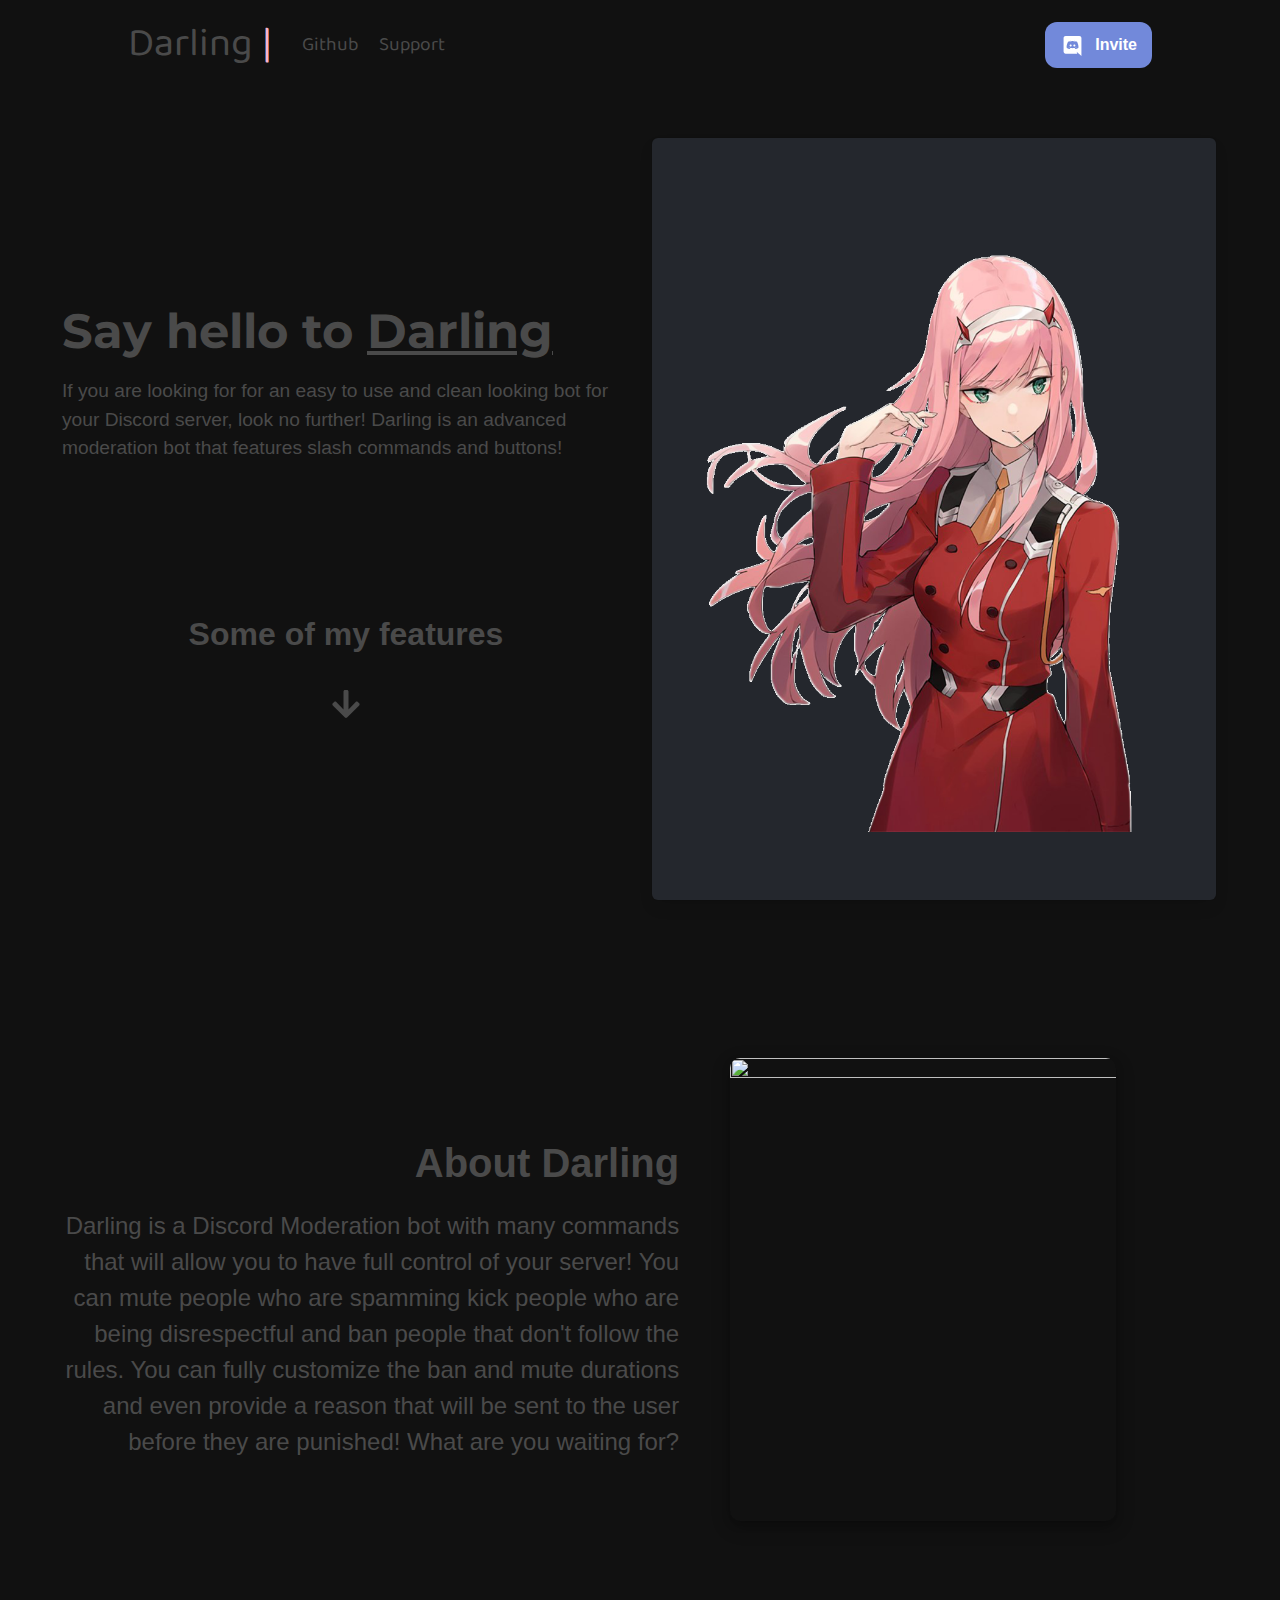
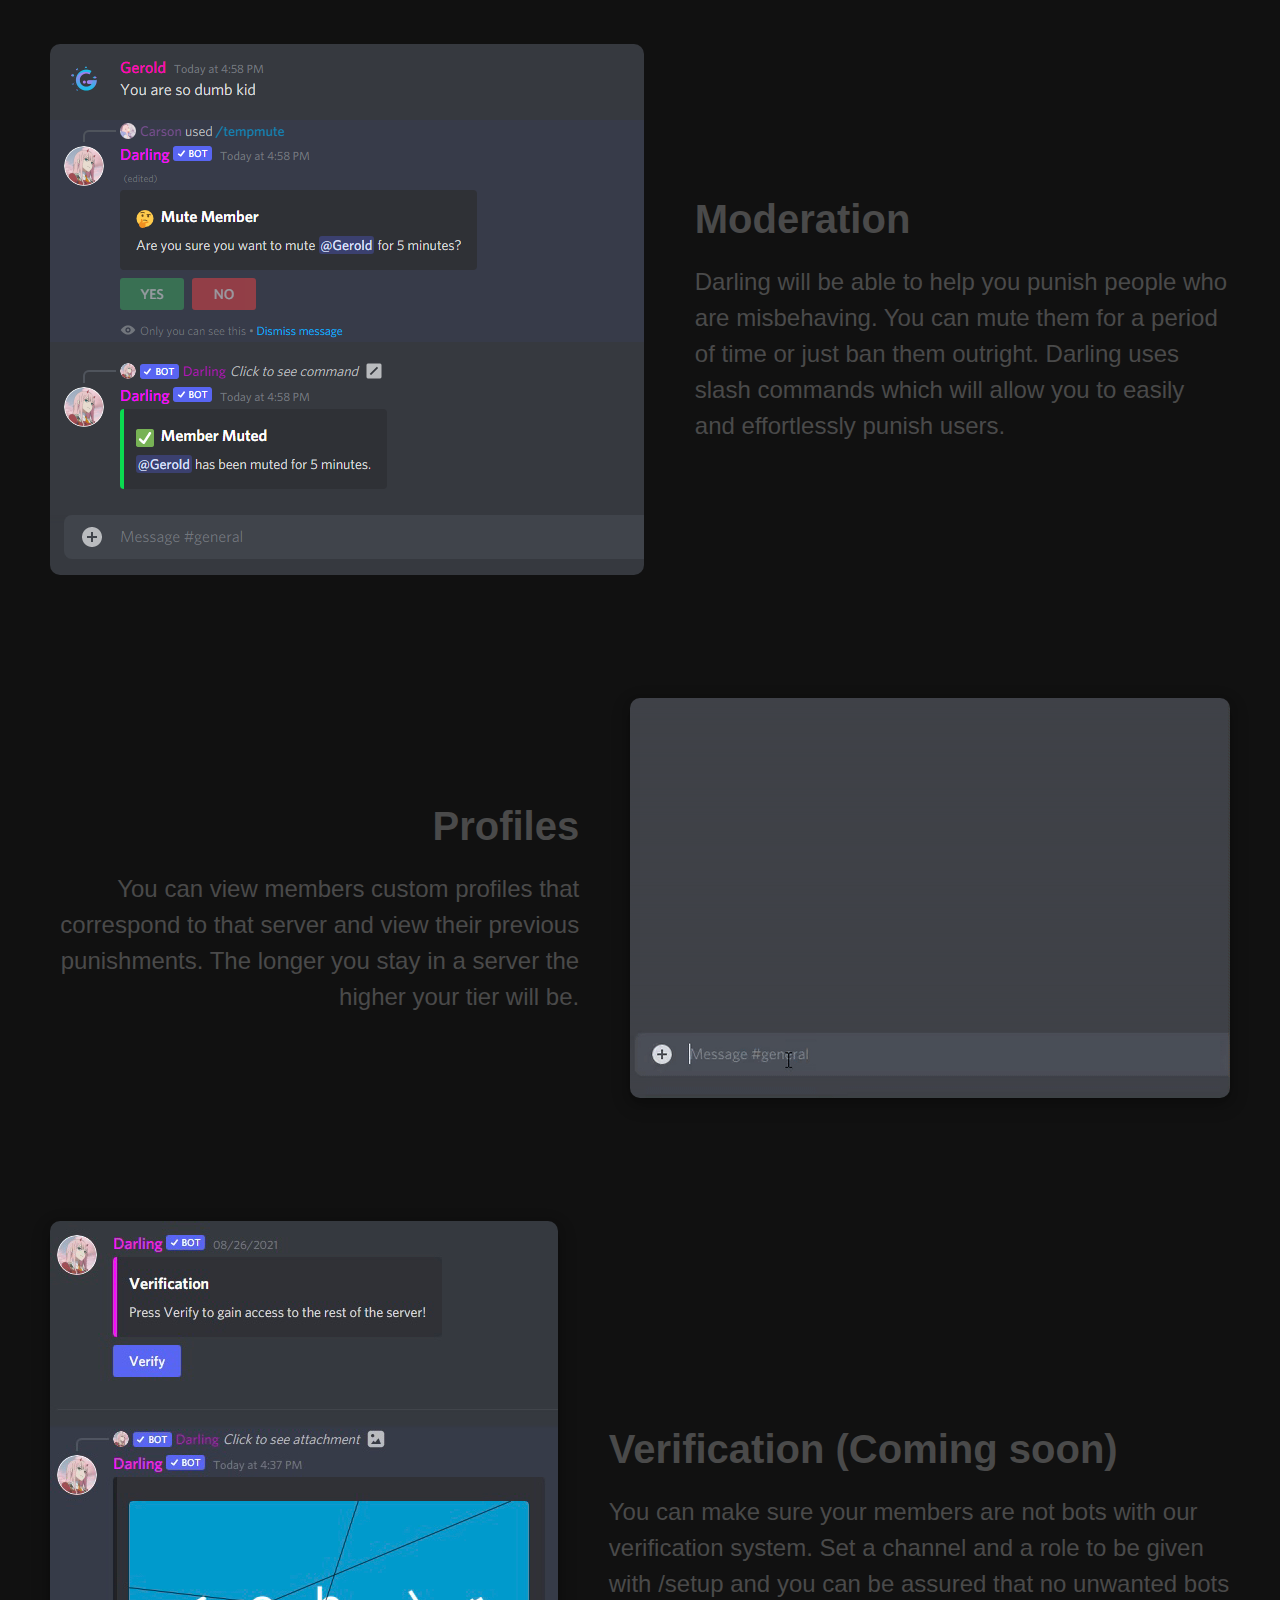
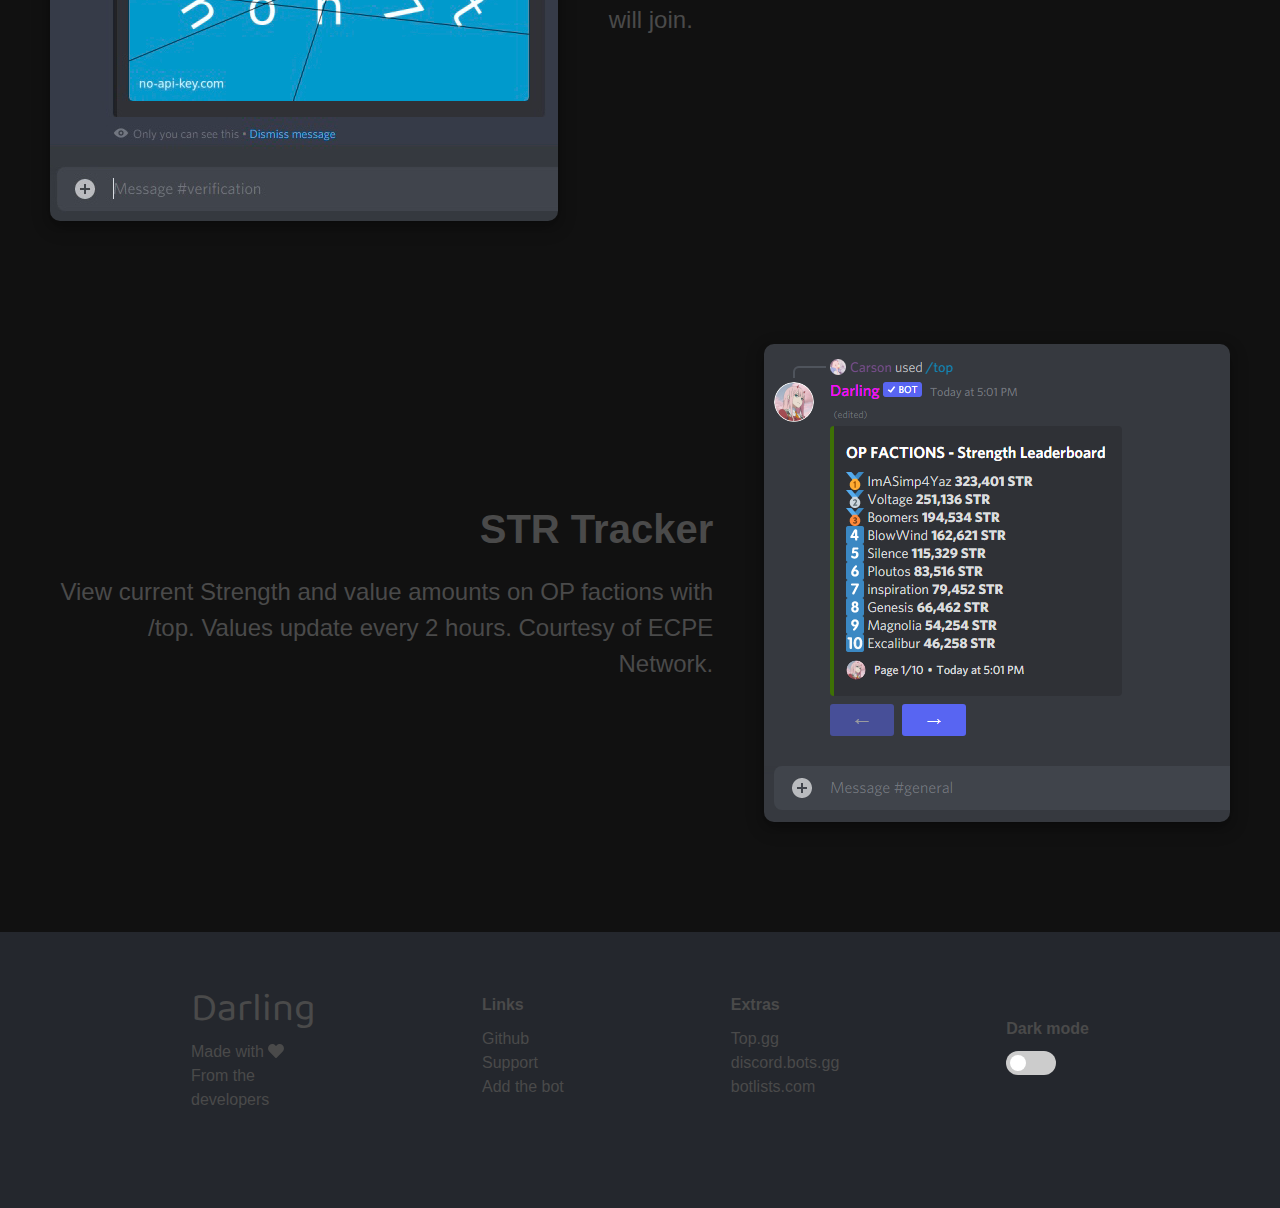
==== commit 7a081ab7: "Update index.html" ====
--- a/index.html
+++ b/index.html
@@ -7,18 +7,16 @@
 	<link rel="apple-touch-icon" sizes="120x120" href="https://darling-bot.com/img/pfp.png" />
 	<link rel="apple-touch-icon" sizes="152x152" href="https://darling-bot.com/img/pfp.png" />
 	<meta http-equiv="Content-Type" content="text/html; charset=UTF-8">
-	<script data-ad-client="ca-pub-7964171552277160" async
-		src="https://pagead2.googlesyndication.com/pagead/js/adsbygoogle.js">
-
-		</script>
+	<script data-ad-client="ca-pub-7964171552277160" async src="https://pagead2.googlesyndication.com/pagead/js/adsbygoogle.js">
+
+	</script>
 
 	</script>
 	<meta name="viewport" content="width=device-width, initial-scale=1">
 
 	<title>Darling | HOME</title>
 	<meta content="Darling" property="og:title">
-	<meta content="Darling is a advanced moderation bot that features slash commands and buttons!"
-		property="og:description">
+	<meta content="Darling is a advanced moderation bot that features slash commands and buttons!" property="og:description">
 	<meta content="#f5b4cf" data-react-helmet="true" name="theme-color">
 	<meta property="og:image" content="https://darling-bot.com/img/pfp.png">
 	<style type="text/css">
@@ -499,7 +497,7 @@
 				<div class="icon">
 					<img src="./img/discord.svg" alt="Discord">
 				</div>
-				<span style="">Invite</span>
+				<span>Invite</span>
 
 			</a>
 		</div>
@@ -517,15 +515,15 @@
 								for your Discord server, look no further! Darling is an advanced moderation bot that
 								features slash commands and buttons!</span>
 
-							<div id="discord-buttonm">
-								<a target="_blank" class="login-buttonm" onclick="Invite()">
-									<div class="iconm">
-										<img src="./img/discord.svg" alt="Discord">
-									</div>
-									<span style="">Invite</span>
-
-								</a>
-							</div>
+                		<div id="discord-buttonm">
+			<a target="_blank" class="login-buttonm" onclick="Invite()">
+				<div class="iconm">
+					<img src="./img/discord.svg" alt="Discord">
+				</div>
+				<span>Invite</span>
+
+			</a>
+		</div>
 
 							<div id="scroll">
 								<p class="morefuncs">Some of my features</p>
@@ -556,21 +554,17 @@
 	<!-- Contenido Section -->
 	<section class="section">
 		<div class="contentsection">
-			<div class="contentdiv reverseflex">
+      			<div class="contentdiv reverseflex">
 				<div class="contentsep reverse">
 					<h1>About Darling</h1>
-					<h2>Darling is a Discord Moderation bot with many commands that will allow you to have full control
-						of your server! You can mute people who are spamming kick people who are being disrespectful and
-						ban people that don't follow the rules. You can fully customize the ban and mute durations and
-						even provide a reason that will be sent to the user before they are punished! What are you
-						waiting for?</h2>
+					<h2>Darling is a Discord Moderation bot with many commands that will allow you to have full control of your server! You can mute people who are spamming kick people who are being disrespectful and ban people that don't follow the rules. You can fully customize the ban and mute durations and even provide a reason that will be sent to the user before they are punished! What are you waiting for?</h2>
 					<h2>
 					</h2>
 				</div>
-				<a href="https://discordbotlist.com/bots/8j2tkcdk6rwnzo78j2ttfcdk7lwnzo38j2tsa">
-					<img class="contentimg" src="https://discordbotlist.com/api/v1/bots/842516423850721300/widget"
-						width="500" height="600">
-				</a>
+        <a href="https://discordbotlist.com/bots/8j2tkcdk6rwnzo78j2ttfcdk7lwnzo38j2tsa">
+				<img class="contentimg" src="https://discordbotlist.com/api/v1/bots/842516423850721300/widget" width="500" 
+     height="600">
+        </a>
 			</div>
 			<div class="contentdiv">
 				<img class="contentimg" style="max-height: 600px !important; box-shadow: 0 0 0 0 transparent !important"
@@ -614,15 +608,6 @@
 					</h2>
 				</div>
 				<img class="contentimg" src="./img/top.png">
-			</div>
-			<div id="discord-button">
-				<a target="_blank" class="login-button" onclick="Invite()">
-					<div class="icon">
-						<img src="./img/discord.svg" alt="Discord">
-					</div>
-					<span style="">Invite</span>
-
-				</a>
 			</div>
 		</div>
 	</section>
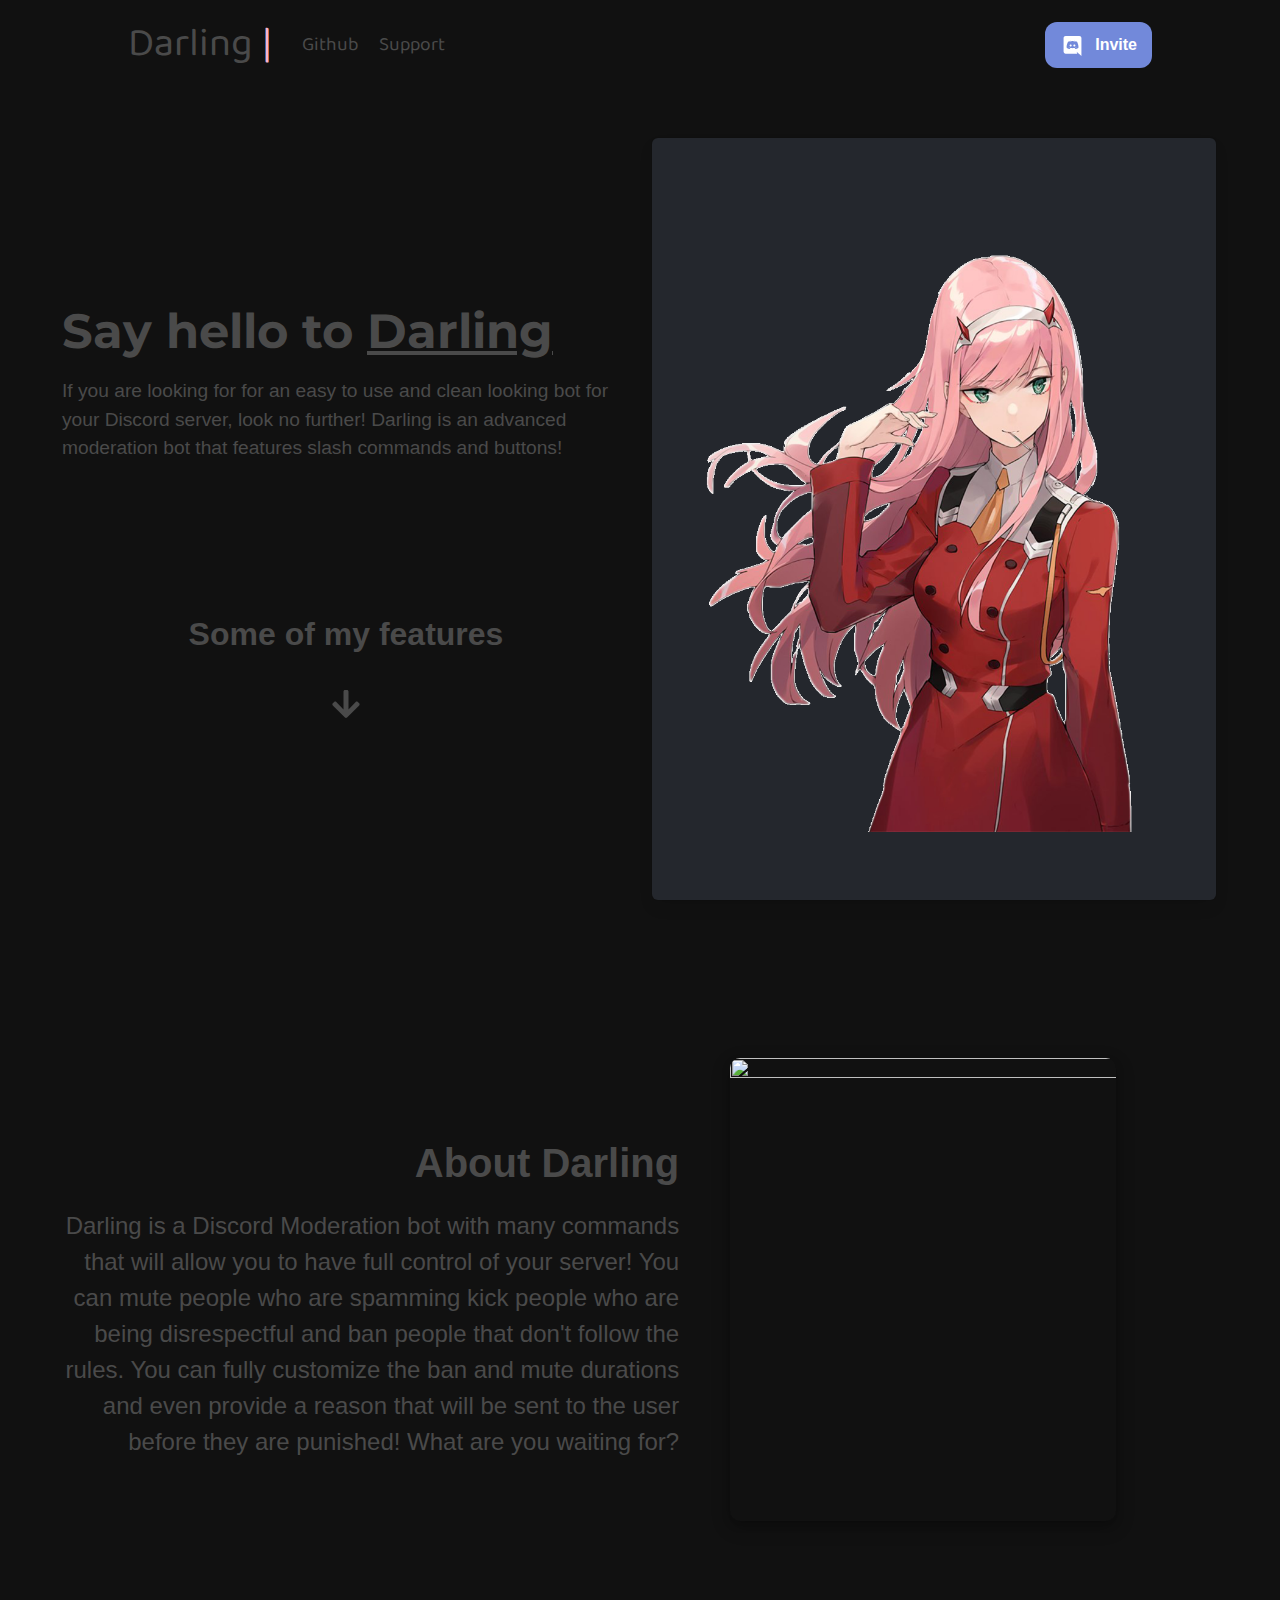
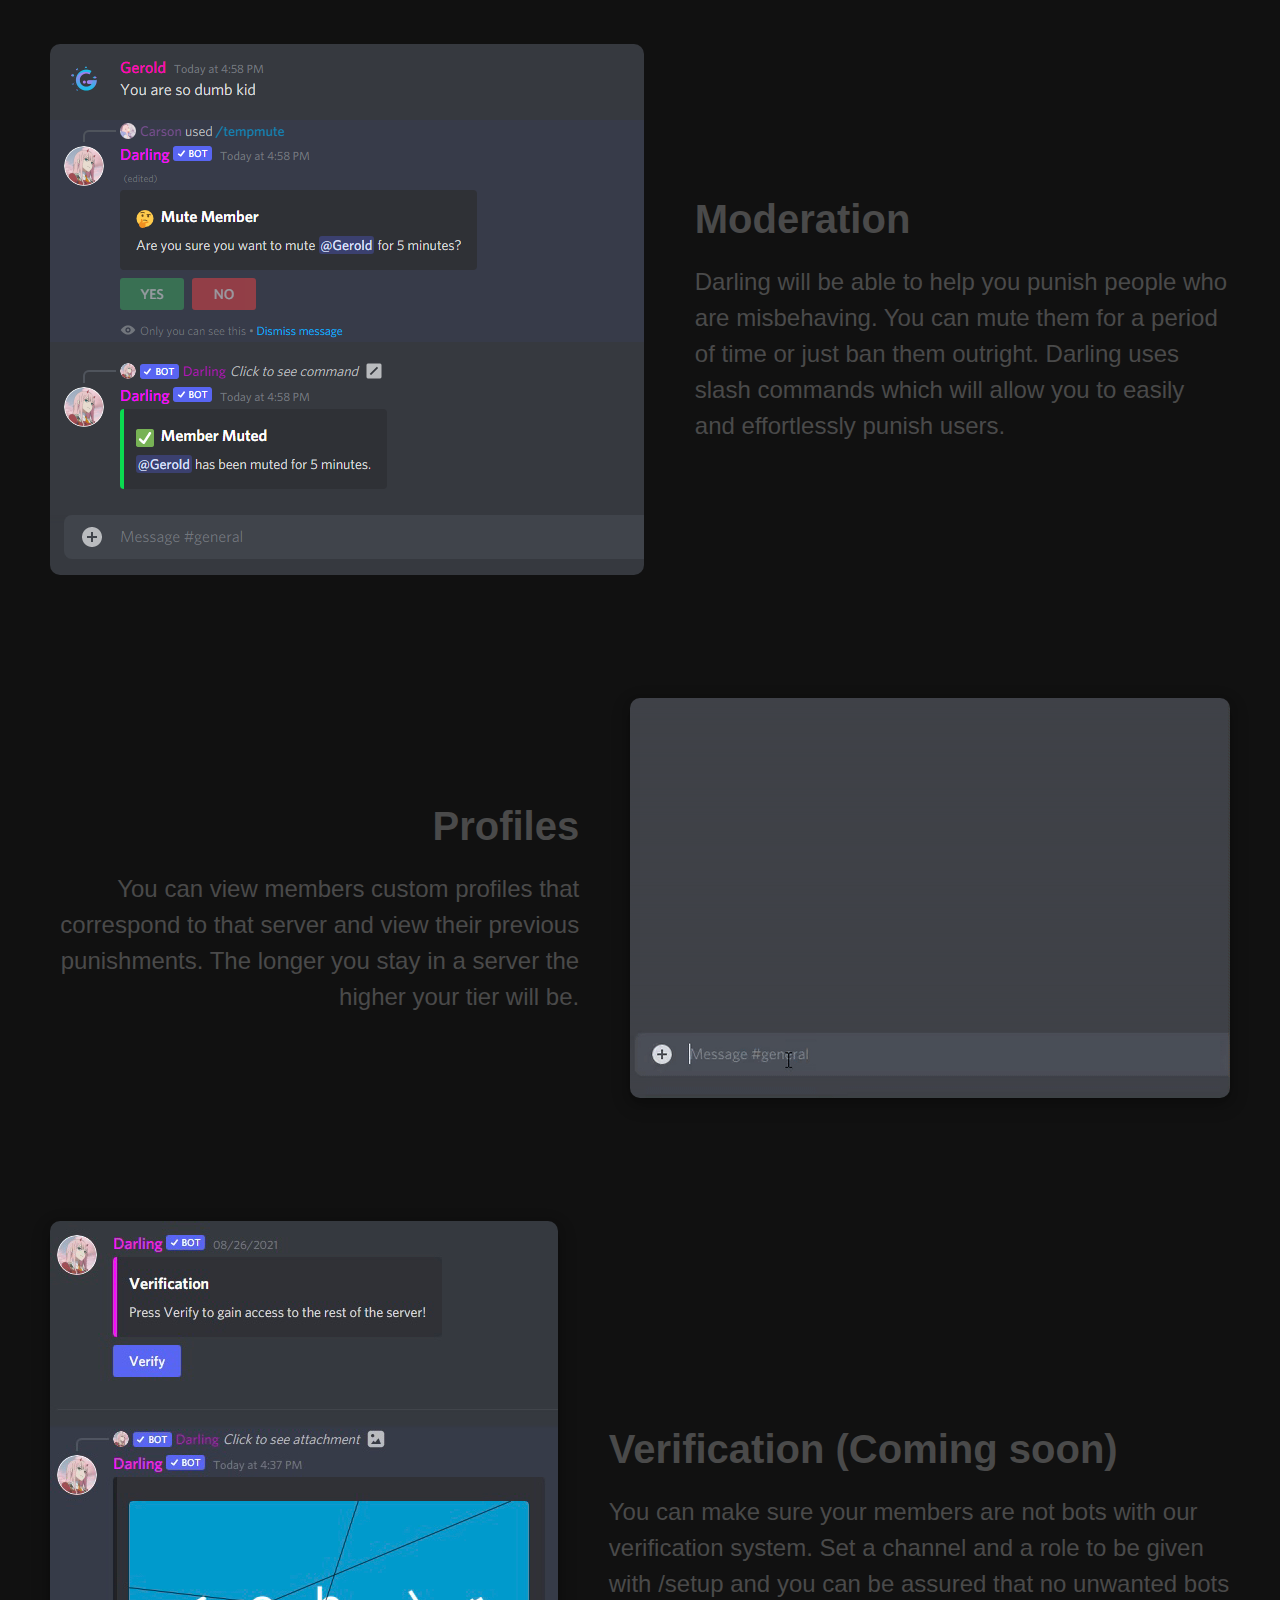
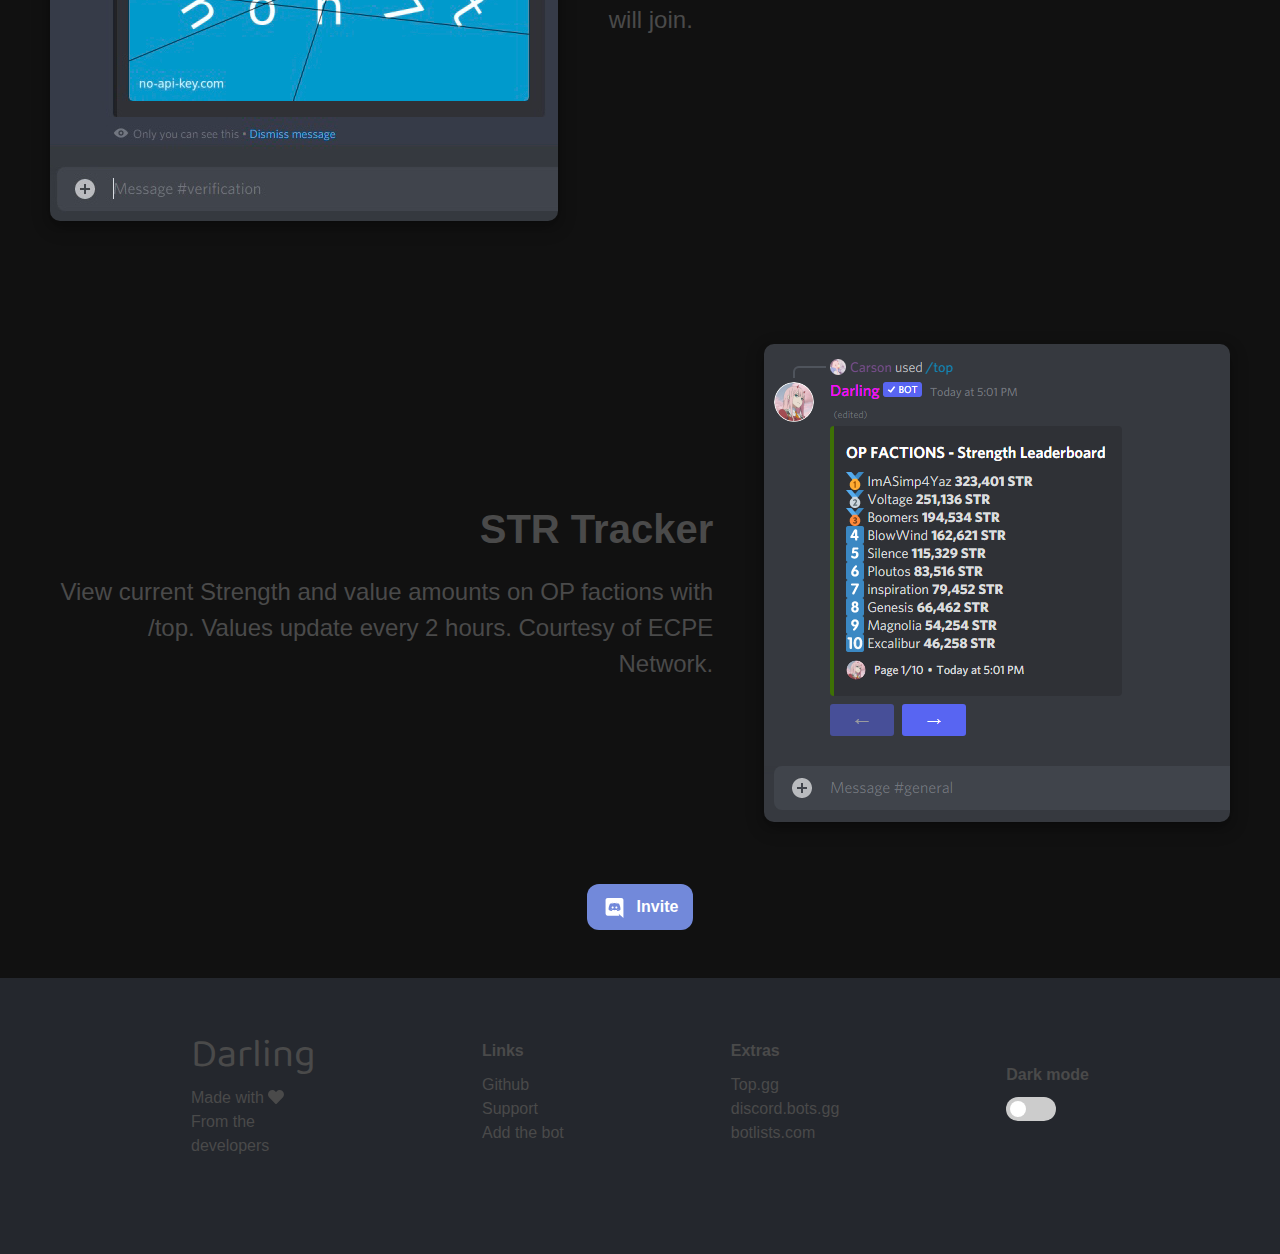
==== commit b96fae0b: "Commit" ====
--- a/index.html
+++ b/index.html
@@ -497,7 +497,7 @@
 				<div class="icon">
 					<img src="./img/discord.svg" alt="Discord">
 				</div>
-				<span>Invite</span>
+				<span style="">Invite</span>
 
 			</a>
 		</div>
@@ -520,7 +520,7 @@
 				<div class="iconm">
 					<img src="./img/discord.svg" alt="Discord">
 				</div>
-				<span>Invite</span>
+				<span style="">Invite</span>
 
 			</a>
 		</div>
@@ -609,6 +609,15 @@
 				</div>
 				<img class="contentimg" src="./img/top.png">
 			</div>
+      		<div id="discord-button">
+			<a target="_blank" class="login-button" onclick="Invite()">
+				<div class="icon">
+					<img src="./img/discord.svg" alt="Discord">
+				</div>
+				<span style="">Invite</span>
+
+			</a>
+		</div>
 		</div>
 	</section>
 
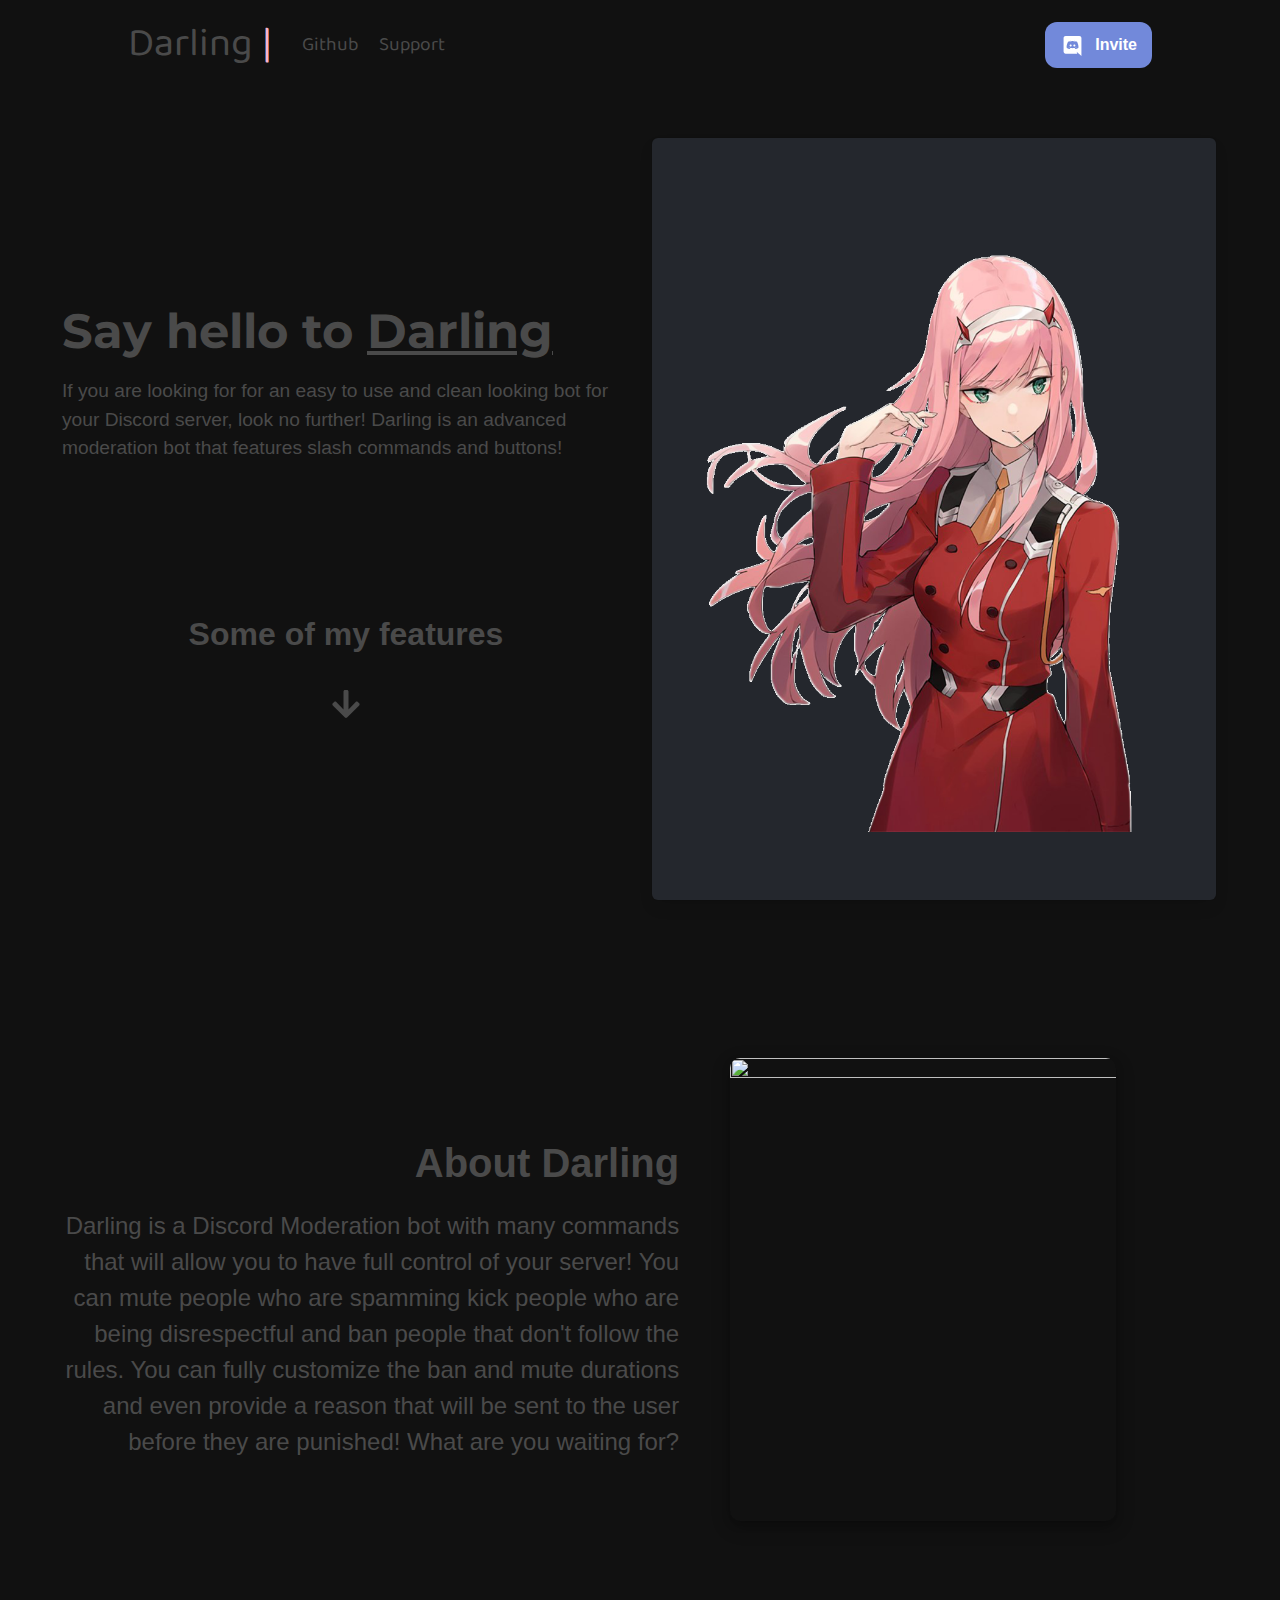
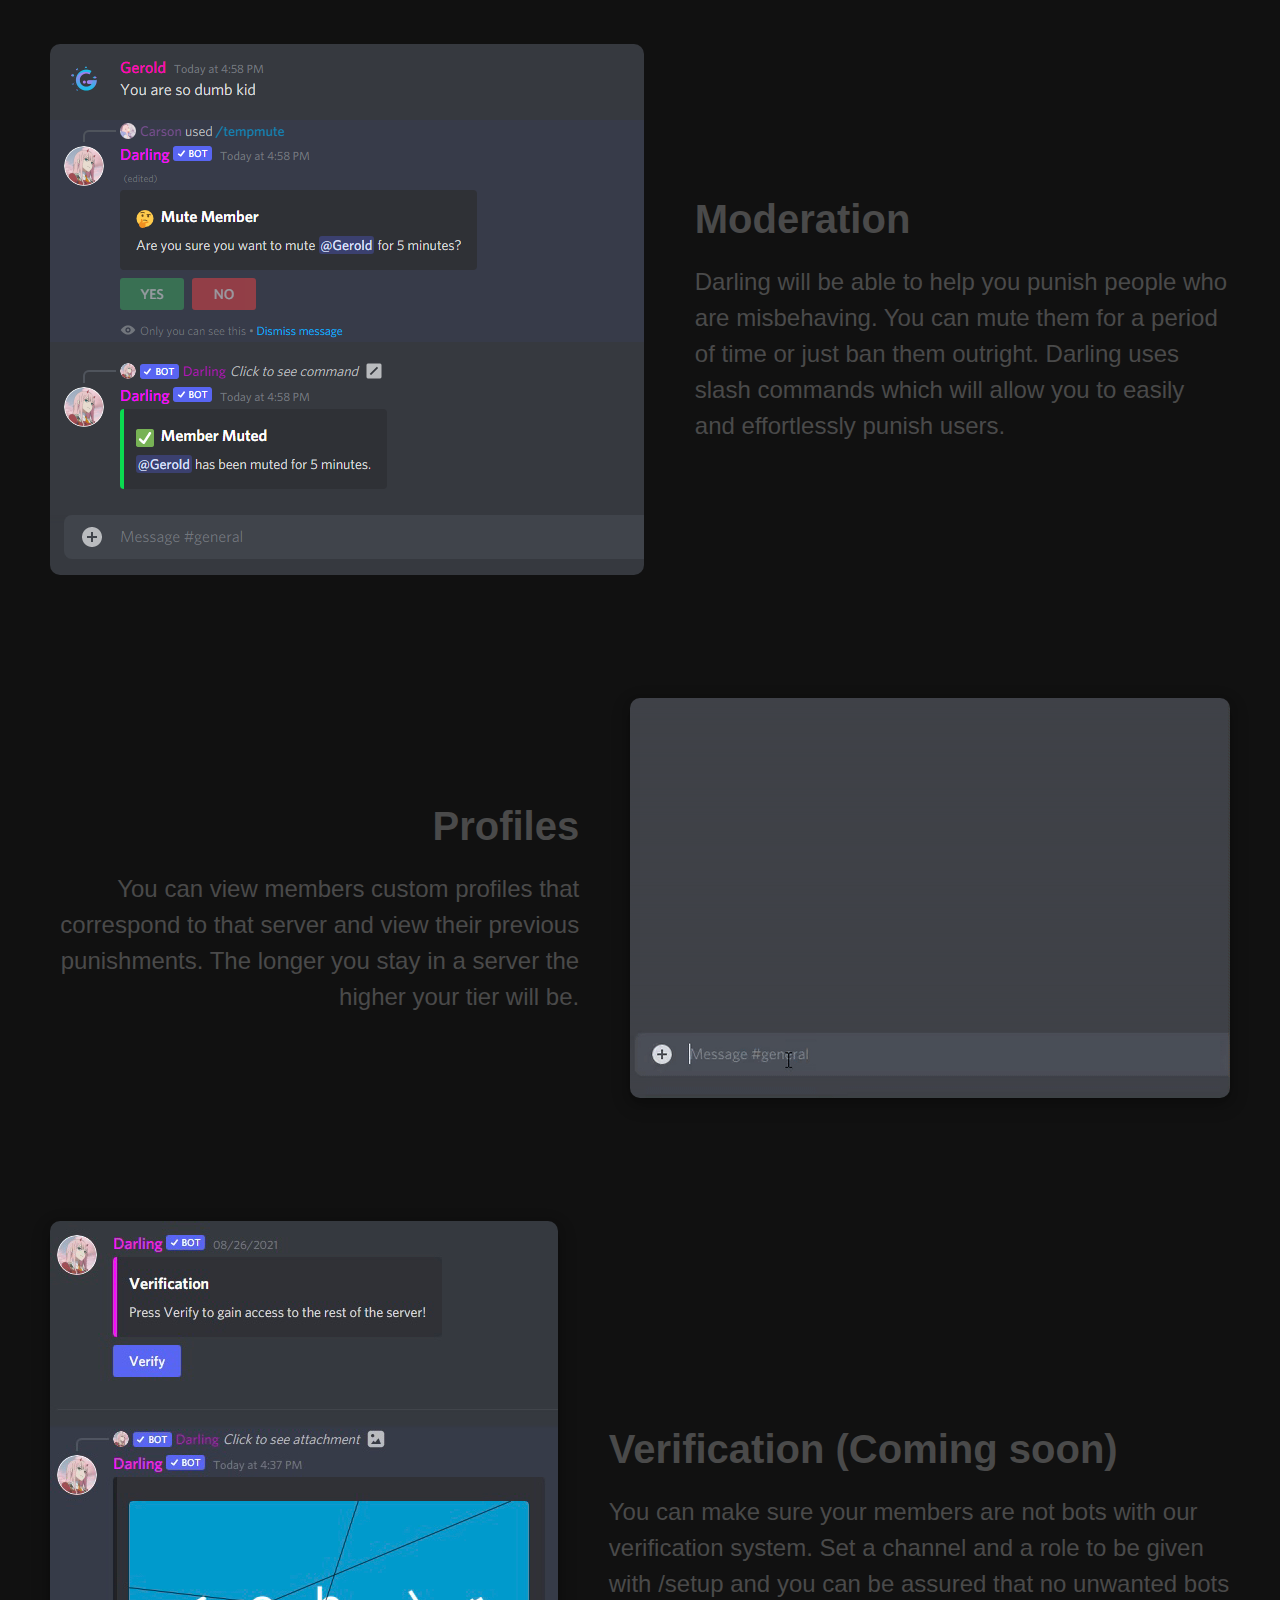
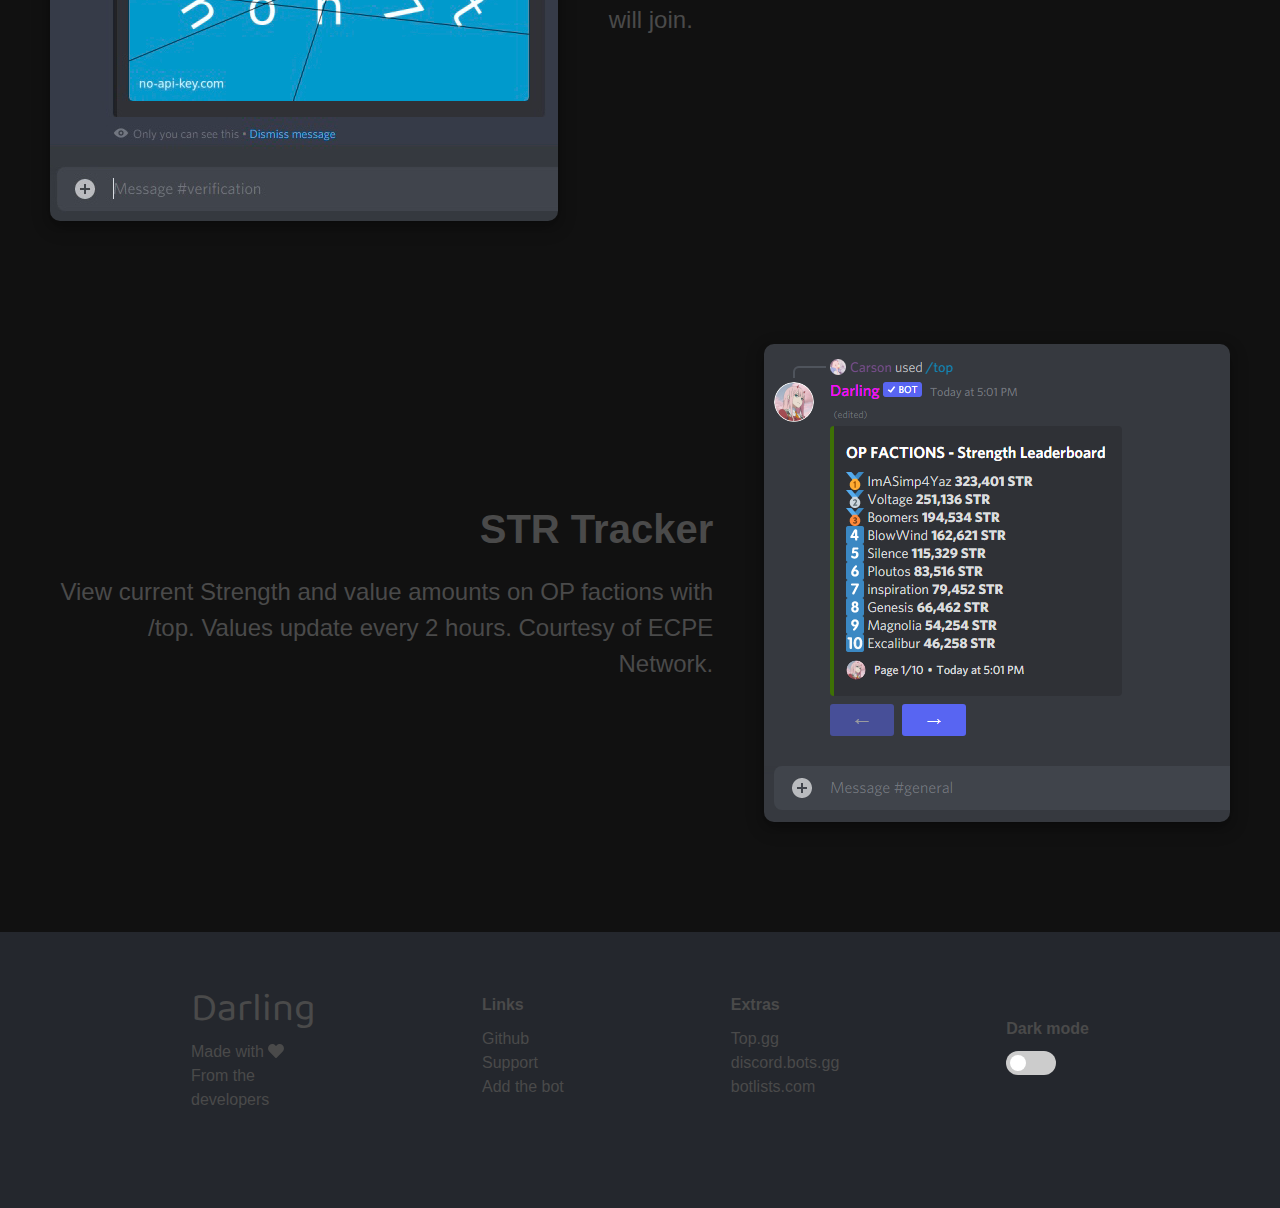
==== commit 219c63dd: "Update index.html" ====
--- a/index.html
+++ b/index.html
@@ -609,15 +609,6 @@
 				</div>
 				<img class="contentimg" src="./img/top.png">
 			</div>
-      		<div id="discord-button">
-			<a target="_blank" class="login-button" onclick="Invite()">
-				<div class="icon">
-					<img src="./img/discord.svg" alt="Discord">
-				</div>
-				<span style="">Invite</span>
-
-			</a>
-		</div>
 		</div>
 	</section>
 
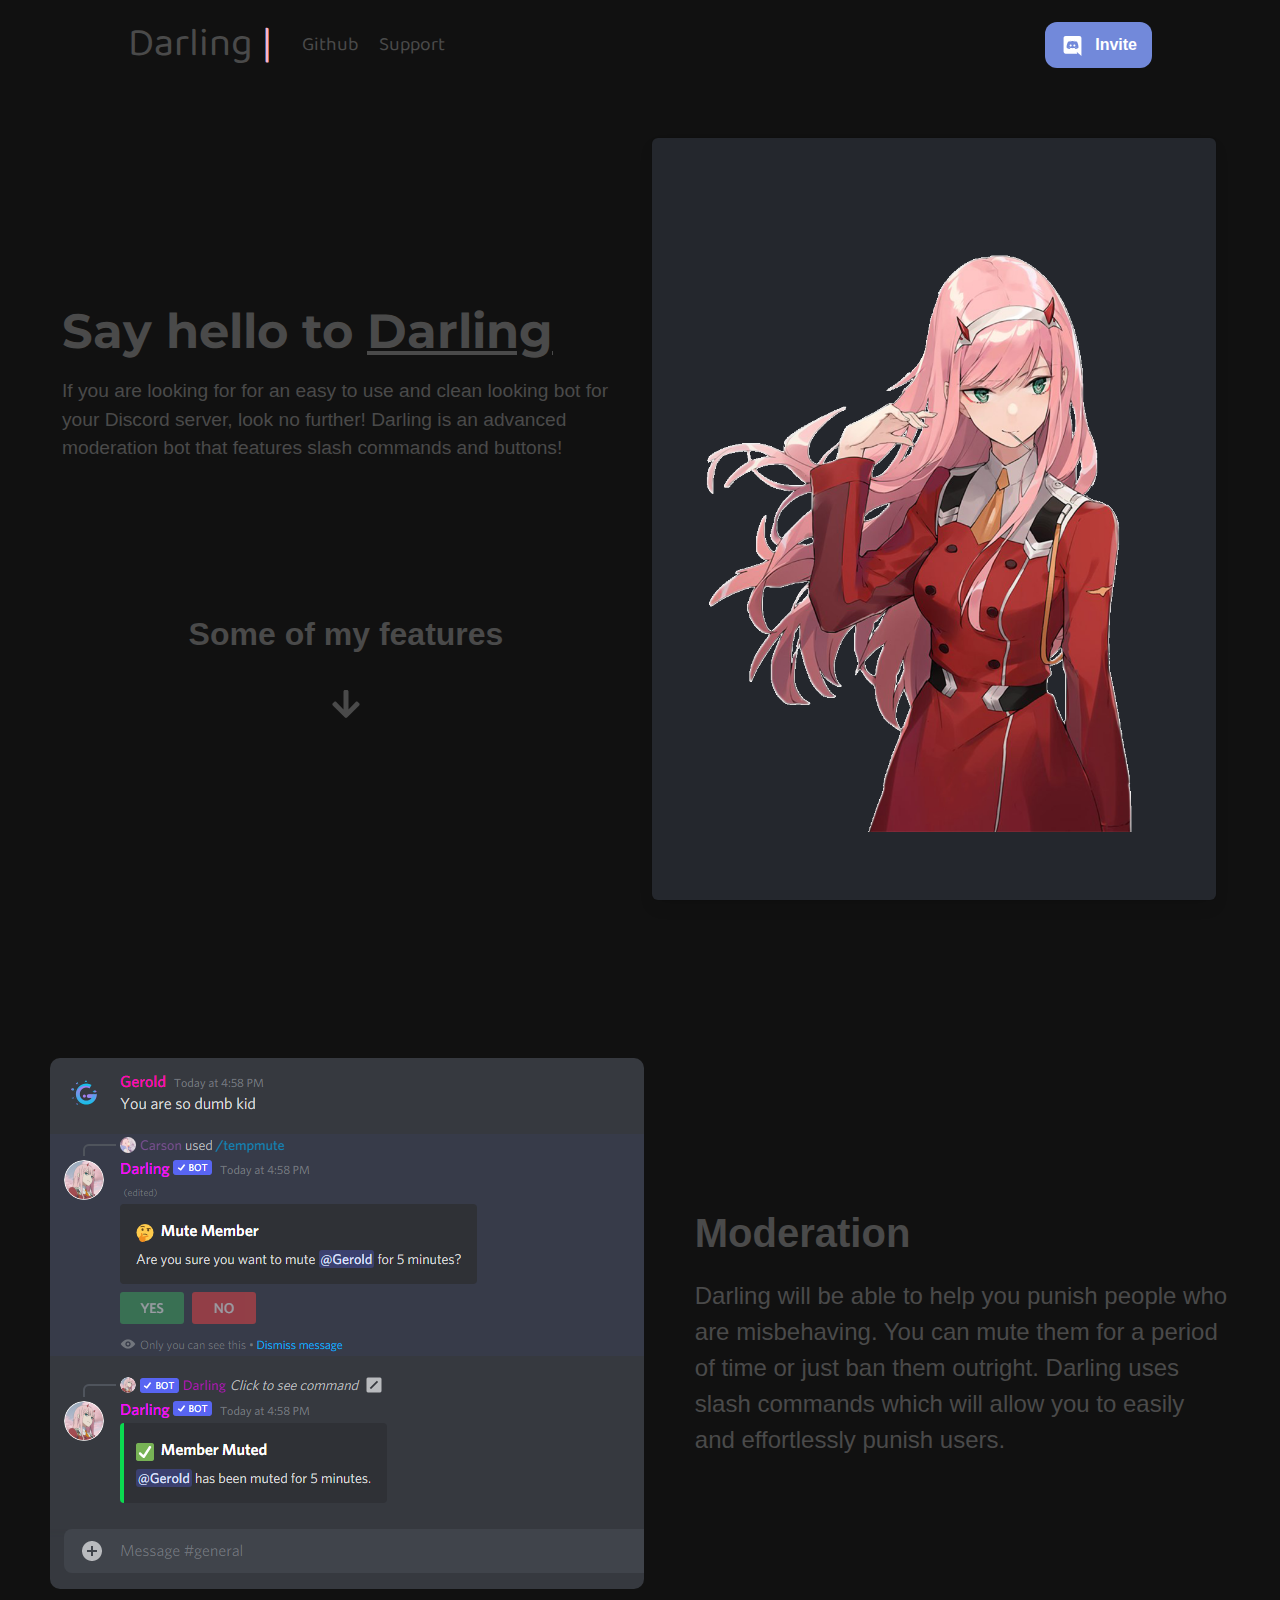
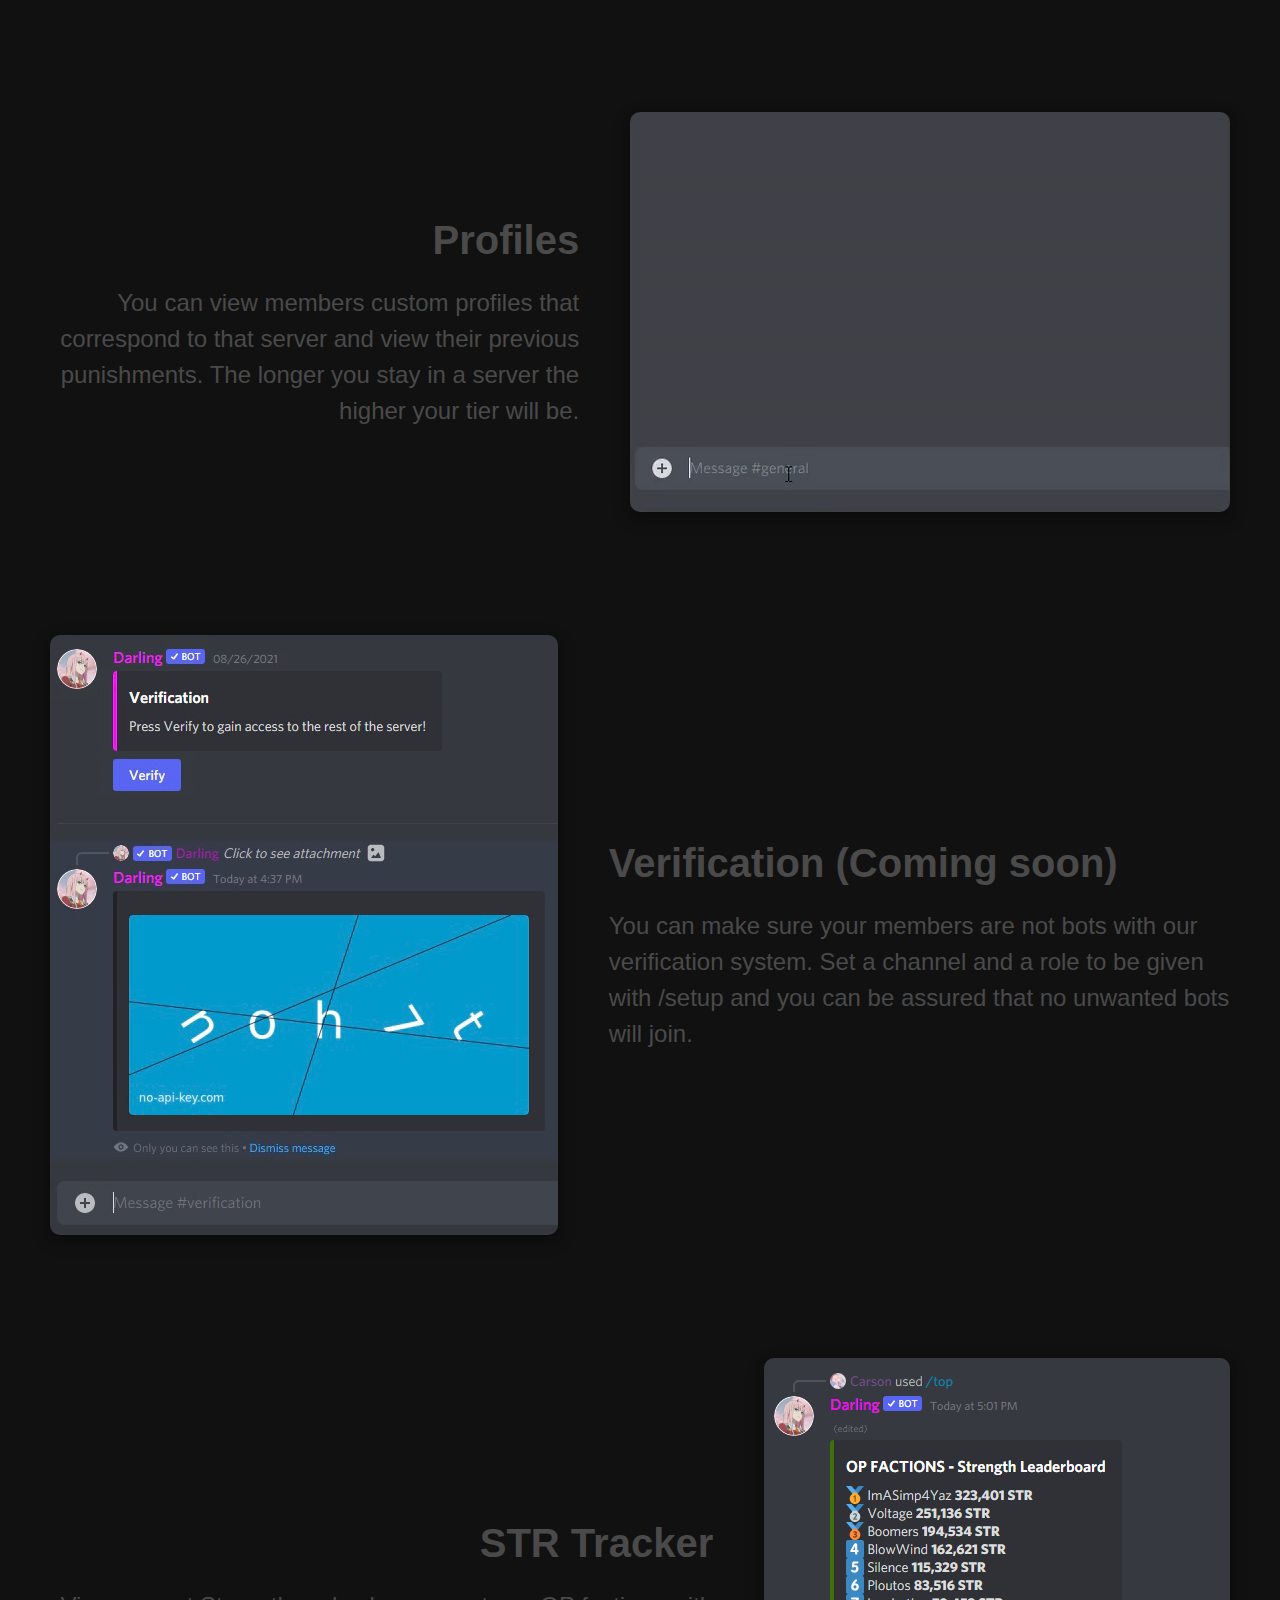
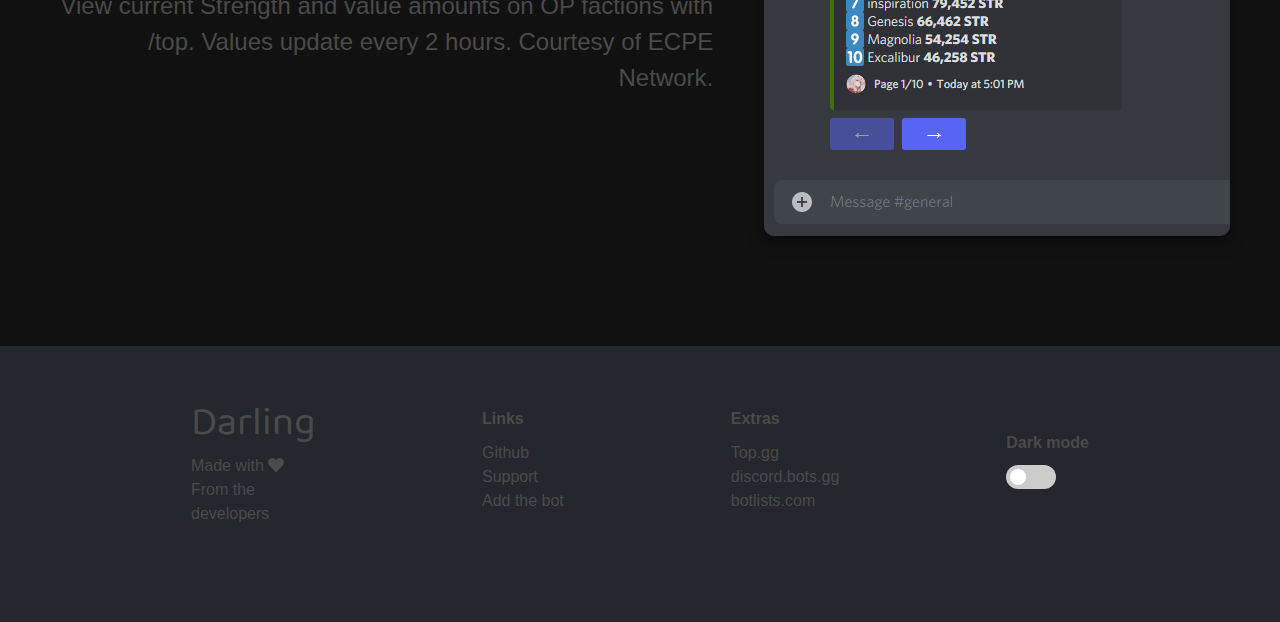
==== commit 1bdc9e4d: "Commit" ====
--- a/index.html
+++ b/index.html
@@ -7,483 +7,27 @@
 	<link rel="apple-touch-icon" sizes="120x120" href="https://darling-bot.com/img/pfp.png" />
 	<link rel="apple-touch-icon" sizes="152x152" href="https://darling-bot.com/img/pfp.png" />
 	<meta http-equiv="Content-Type" content="text/html; charset=UTF-8">
-	<script data-ad-client="ca-pub-7964171552277160" async src="https://pagead2.googlesyndication.com/pagead/js/adsbygoogle.js">
-
-	</script>
+	<script data-ad-client="ca-pub-7964171552277160" async
+		src="https://pagead2.googlesyndication.com/pagead/js/adsbygoogle.js">
+
+		</script>
 
 	</script>
 	<meta name="viewport" content="width=device-width, initial-scale=1">
 
 	<title>Darling | HOME</title>
 	<meta content="Darling" property="og:title">
-	<meta content="Darling is a advanced moderation bot that features slash commands and buttons!" property="og:description">
+	<meta content="Darling is a advanced moderation bot that features slash commands and buttons!"
+		property="og:description">
 	<meta content="#f5b4cf" data-react-helmet="true" name="theme-color">
 	<meta property="og:image" content="https://darling-bot.com/img/pfp.png">
-	<style type="text/css">
-		svg:not(:root).svg-inline--fa {
-			overflow: visible
-		}
-
-		.svg-inline--fa {
-			display: inline-block;
-			font-size: inherit;
-			height: 1em;
-			overflow: visible;
-			vertical-align: -.125em
-		}
-
-		.svg-inline--fa.fa-lg {
-			vertical-align: -.225em
-		}
-
-		.svg-inline--fa.fa-w-1 {
-			width: .0625em
-		}
-
-		.svg-inline--fa.fa-w-2 {
-			width: .125em
-		}
-
-		.svg-inline--fa.fa-w-3 {
-			width: .1875em
-		}
-
-		.svg-inline--fa.fa-w-4 {
-			width: .25em
-		}
-
-		.svg-inline--fa.fa-w-5 {
-			width: .3125em
-		}
-
-		.svg-inline--fa.fa-w-6 {
-			width: .375em
-		}
-
-		.svg-inline--fa.fa-w-7 {
-			width: .4375em
-		}
-
-		.svg-inline--fa.fa-w-8 {
-			width: .5em
-		}
-
-		.svg-inline--fa.fa-w-9 {
-			width: .5625em
-		}
-
-		.svg-inline--fa.fa-w-10 {
-			width: .625em
-		}
-
-		.svg-inline--fa.fa-w-11 {
-			width: .6875em
-		}
-
-		.svg-inline--fa.fa-w-12 {
-			width: .75em
-		}
-
-		.svg-inline--fa.fa-w-13 {
-			width: .8125em
-		}
-
-		.svg-inline--fa.fa-w-14 {
-			width: .875em
-		}
-
-		.svg-inline--fa.fa-w-15 {
-			width: .9375em
-		}
-
-		.svg-inline--fa.fa-w-16 {
-			width: 1em
-		}
-
-		.svg-inline--fa.fa-w-17 {
-			width: 1.0625em
-		}
-
-		.svg-inline--fa.fa-w-18 {
-			width: 1.125em
-		}
-
-		.svg-inline--fa.fa-w-19 {
-			width: 1.1875em
-		}
-
-		.svg-inline--fa.fa-w-20 {
-			width: 1.25em
-		}
-
-		.svg-inline--fa.fa-pull-left {
-			margin-right: .3em;
-			width: auto
-		}
-
-		.svg-inline--fa.fa-pull-right {
-			margin-left: .3em;
-			width: auto
-		}
-
-		.svg-inline--fa.fa-border {
-			height: 1.5em
-		}
-
-		.svg-inline--fa.fa-li {
-			width: 2em
-		}
-
-		.svg-inline--fa.fa-fw {
-			width: 1.25em
-		}
-
-		.fa-layers svg.svg-inline--fa {
-			bottom: 0;
-			left: 0;
-			margin: auto;
-			position: absolute;
-			right: 0;
-			top: 0
-		}
-
-		.fa-layers {
-			display: inline-block;
-			height: 1em;
-			position: relative;
-			text-align: center;
-			vertical-align: -.125em;
-			width: 1em
-		}
-
-		.fa-layers svg.svg-inline--fa {
-			-webkit-transform-origin: center center;
-			transform-origin: center center
-		}
-
-		.fa-layers-counter,
-		.fa-layers-text {
-			display: inline-block;
-			position: absolute;
-			text-align: center
-		}
-
-		.fa-layers-text {
-			left: 50%;
-			top: 50%;
-			-webkit-transform: translate(-50%, -50%);
-			transform: translate(-50%, -50%);
-			-webkit-transform-origin: center center;
-			transform-origin: center center
-		}
-
-		.fa-layers-counter {
-			background-color: #ff253a;
-			border-radius: 1em;
-			-webkit-box-sizing: border-box;
-			box-sizing: border-box;
-			color: #fff;
-			height: 1.5em;
-			line-height: 1;
-			max-width: 5em;
-			min-width: 1.5em;
-			overflow: hidden;
-			padding: .25em;
-			right: 0;
-			text-overflow: ellipsis;
-			top: 0;
-			-webkit-transform: scale(.25);
-			transform: scale(.25);
-			-webkit-transform-origin: top right;
-			transform-origin: top right
-		}
-
-		.fa-layers-bottom-right {
-			bottom: 0;
-			right: 0;
-			top: auto;
-			-webkit-transform: scale(.25);
-			transform: scale(.25);
-			-webkit-transform-origin: bottom right;
-			transform-origin: bottom right
-		}
-
-		.fa-layers-bottom-left {
-			bottom: 0;
-			left: 0;
-			right: auto;
-			top: auto;
-			-webkit-transform: scale(.25);
-			transform: scale(.25);
-			-webkit-transform-origin: bottom left;
-			transform-origin: bottom left
-		}
-
-		.fa-layers-top-right {
-			right: 0;
-			top: 0;
-			-webkit-transform: scale(.25);
-			transform: scale(.25);
-			-webkit-transform-origin: top right;
-			transform-origin: top right
-		}
-
-		.fa-layers-top-left {
-			left: 0;
-			right: auto;
-			top: 0;
-			-webkit-transform: scale(.25);
-			transform: scale(.25);
-			-webkit-transform-origin: top left;
-			transform-origin: top left
-		}
-
-		.fa-lg {
-			font-size: 1.33333em;
-			line-height: .75em;
-			vertical-align: -.0667em
-		}
-
-		.fa-xs {
-			font-size: .75em
-		}
-
-		.fa-sm {
-			font-size: .875em
-		}
-
-		.fa-1x {
-			font-size: 1em
-		}
-
-		.fa-2x {
-			font-size: 2em
-		}
-
-		.fa-3x {
-			font-size: 3em
-		}
-
-		.fa-4x {
-			font-size: 4em
-		}
-
-		.fa-5x {
-			font-size: 5em
-		}
-
-		.fa-6x {
-			font-size: 6em
-		}
-
-		.fa-7x {
-			font-size: 7em
-		}
-
-		.fa-8x {
-			font-size: 8em
-		}
-
-		.fa-9x {
-			font-size: 9em
-		}
-
-		.fa-10x {
-			font-size: 10em
-		}
-
-		.fa-fw {
-			text-align: center;
-			width: 1.25em
-		}
-
-		.fa-ul {
-			list-style-type: none;
-			margin-left: 2.5em;
-			padding-left: 0
-		}
-
-		.fa-ul>li {
-			position: relative
-		}
-
-		.fa-li {
-			left: -2em;
-			position: absolute;
-			text-align: center;
-			width: 2em;
-			line-height: inherit
-		}
-
-		.fa-border {
-			border: solid .08em #eee;
-			border-radius: .1em;
-			padding: .2em .25em .15em
-		}
-
-		.fa-pull-left {
-			float: left
-		}
-
-		.fa-pull-right {
-			float: right
-		}
-
-		.fa.fa-pull-left,
-		.fab.fa-pull-left,
-		.fal.fa-pull-left,
-		.far.fa-pull-left,
-		.fas.fa-pull-left {
-			margin-right: .3em
-		}
-
-		.fa.fa-pull-right,
-		.fab.fa-pull-right,
-		.fal.fa-pull-right,
-		.far.fa-pull-right,
-		.fas.fa-pull-right {
-			margin-left: .3em
-		}
-
-		.fa-spin {
-			-webkit-animation: fa-spin 2s infinite linear;
-			animation: fa-spin 2s infinite linear
-		}
-
-		.fa-pulse {
-			-webkit-animation: fa-spin 1s infinite steps(8);
-			animation: fa-spin 1s infinite steps(8)
-		}
-
-		@-webkit-keyframes fa-spin {
-			0% {
-				-webkit-transform: rotate(0);
-				transform: rotate(0)
-			}
-
-			100% {
-				-webkit-transform: rotate(360deg);
-				transform: rotate(360deg)
-			}
-		}
-
-		@keyframes fa-spin {
-			0% {
-				-webkit-transform: rotate(0);
-				transform: rotate(0)
-			}
-
-			100% {
-				-webkit-transform: rotate(360deg);
-				transform: rotate(360deg)
-			}
-		}
-
-		.fa-rotate-90 {
-			-webkit-transform: rotate(90deg);
-			transform: rotate(90deg)
-		}
-
-		.fa-rotate-180 {
-			-webkit-transform: rotate(180deg);
-			transform: rotate(180deg)
-		}
-
-		.fa-rotate-270 {
-			-webkit-transform: rotate(270deg);
-			transform: rotate(270deg)
-		}
-
-		.fa-flip-horizontal {
-			-webkit-transform: scale(-1, 1);
-			transform: scale(-1, 1)
-		}
-
-		.fa-flip-vertical {
-			-webkit-transform: scale(1, -1);
-			transform: scale(1, -1)
-		}
-
-		.fa-flip-horizontal.fa-flip-vertical {
-			-webkit-transform: scale(-1, -1);
-			transform: scale(-1, -1)
-		}
-
-		:root .fa-flip-horizontal,
-		:root .fa-flip-vertical,
-		:root .fa-rotate-180,
-		:root .fa-rotate-270,
-		:root .fa-rotate-90 {
-			-webkit-filter: none;
-			filter: none
-		}
-
-		.fa-stack {
-			display: inline-block;
-			height: 2em;
-			position: relative;
-			width: 2em
-		}
-
-		.fa-stack-1x,
-		.fa-stack-2x {
-			bottom: 0;
-			left: 0;
-			margin: auto;
-			position: absolute;
-			right: 0;
-			top: 0
-		}
-
-		.svg-inline--fa.fa-stack-1x {
-			height: 1em;
-			width: 1em
-		}
-
-		.svg-inline--fa.fa-stack-2x {
-			height: 2em;
-			width: 2em
-		}
-
-		.fa-inverse {
-			color: #fff
-		}
-
-		.sr-only {
-			border: 0;
-			clip: rect(0, 0, 0, 0);
-			height: 1px;
-			margin: -1px;
-			overflow: hidden;
-			padding: 0;
-			position: absolute;
-			width: 1px
-		}
-
-		.sr-only-focusable:active,
-		.sr-only-focusable:focus {
-			clip: auto;
-			height: auto;
-			margin: 0;
-			overflow: visible;
-			position: static;
-			width: auto
-		}
-	</style>
 	<link rel="icon" href="./img/pfp.ico">
-	<!-- Change the ico -->
-	<!-- Bulma CSS -->
 	<link rel="stylesheet" href="./css/bulma.css">
-
-	<!-- Custom -->
-	<!-- <link rel="stylesheet" href="/styles/degub.css"> -->
 	<link rel="stylesheet" href="./css/main.css">
 
 </head>
 
 <body>
-	<!-- Nav Bar -->
-	<!-- nav -->
 	<nav>
 		<h1 class="darlingName">Darling</h1>
 		<span class="darlingName sep">|</span>
@@ -491,18 +35,16 @@
 			<a class="lis" href="https://github.com/darling-bot" target="_self">Github</a>
 			<a class="lis" href="/support" target="_self">Support</a>
 		</ul>
-		<!-- Boton de Invitar -->
 		<div id="discord-button">
-			<a target="_blank" class="login-button" onclick="Invite()">
+			<a target="_blank" class="login-button" onclick="window.open('/invite', 'example', 'width=500,height=850')">
 				<div class="icon">
 					<img src="./img/discord.svg" alt="Discord">
 				</div>
-				<span style="">Invite</span>
+				<span>Invite</span>
 
 			</a>
 		</div>
 	</nav>
-	<!-- Presentacion Section -->
 	<section class="section">
 		<div class="container">
 			<div id="colcont" class="columns">
@@ -510,20 +52,20 @@
 					<div class="contentConteiner is-vertical-center">
 						<div class="txtcont">
 							<span class="spanBreak"><b>Say hello to <span
-										class="greenHover"><u>Darling</u></span></b></span>
+										class="pinkHover"><u>Darling</u></span></b></span>
 							<span class="spanBreak mov">If you are looking for for an easy to use and clean looking bot
 								for your Discord server, look no further! Darling is an advanced moderation bot that
 								features slash commands and buttons!</span>
 
-                		<div id="discord-buttonm">
-			<a target="_blank" class="login-buttonm" onclick="Invite()">
-				<div class="iconm">
-					<img src="./img/discord.svg" alt="Discord">
-				</div>
-				<span style="">Invite</span>
-
-			</a>
-		</div>
+							<div id="discord-buttonm">
+								<a target="_blank" class="login-buttonm" onclick="Invite()">
+									<div class="iconm">
+										<img src="./img/discord.svg" alt="Discord">
+									</div>
+									<span>Invite</span>
+
+								</a>
+							</div>
 
 							<div id="scroll">
 								<p class="morefuncs">Some of my features</p>
@@ -534,7 +76,7 @@
 										<path fill="currentColor"
 											d="M413.1 222.5l22.2 22.2c9.4 9.4 9.4 24.6 0 33.9L241 473c-9.4 9.4-24.6 9.4-33.9 0L12.7 278.6c-9.4-9.4-9.4-24.6 0-33.9l22.2-22.2c9.5-9.5 25-9.3 34.3.4L184 343.4V56c0-13.3 10.7-24 24-24h32c13.3 0 24 10.7 24 24v287.4l114.8-120.5c9.3-9.8 24.8-10 34.3-.4z">
 										</path>
-									</svg><!-- <a class="fa fa-arrow-down fa-2x" href="#"></a> -->
+									</svg>
 								</div>
 							</div>
 						</div>
@@ -551,21 +93,8 @@
 			</div>
 		</div>
 	</section>
-	<!-- Contenido Section -->
 	<section class="section">
 		<div class="contentsection">
-      			<div class="contentdiv reverseflex">
-				<div class="contentsep reverse">
-					<h1>About Darling</h1>
-					<h2>Darling is a Discord Moderation bot with many commands that will allow you to have full control of your server! You can mute people who are spamming kick people who are being disrespectful and ban people that don't follow the rules. You can fully customize the ban and mute durations and even provide a reason that will be sent to the user before they are punished! What are you waiting for?</h2>
-					<h2>
-					</h2>
-				</div>
-        <a href="https://discordbotlist.com/bots/8j2tkcdk6rwnzo78j2ttfcdk7lwnzo38j2tsa">
-				<img class="contentimg" src="https://discordbotlist.com/api/v1/bots/842516423850721300/widget" width="500" 
-     height="600">
-        </a>
-			</div>
 			<div class="contentdiv">
 				<img class="contentimg" style="max-height: 600px !important; box-shadow: 0 0 0 0 transparent !important"
 					src="./img/moderation.png">
@@ -594,9 +123,6 @@
 					<h1>Verification (Coming soon)</h1>
 					<h2>You can make sure your members are not bots with our verification system. Set a channel and a
 						role to be given with /setup and you can be assured that no unwanted bots will join.</h2>
-					<h2>
-						<!-- db has been setup again and the site is back on the og url -->
-					</h2>
 				</div>
 			</div>
 			<div class="contentdiv reverseflex">
@@ -612,7 +138,6 @@
 		</div>
 	</section>
 
-	<!-- Footer -->
 	<footer class="footer">
 		<div class="footerDiv">
 			<div>
@@ -624,7 +149,7 @@
 							<path fill="currentColor"
 								d="M462.3 62.6C407.5 15.9 326 24.3 275.7 76.2L256 96.5l-19.7-20.3C186.1 24.3 104.5 15.9 49.7 62.6c-62.8 53.6-66.1 149.8-9.9 207.9l193.5 199.8c12.5 12.9 32.8 12.9 45.3 0l193.5-199.8c56.3-58.1 53-154.3-9.8-207.9z">
 							</path>
-						</svg><!-- <i class="fas fa-heart"></i> --> From the developers</p>
+						</svg>From the developers</p>
 				</div>
 
 			</div>
@@ -653,15 +178,9 @@
 	</footer>
 
 
-	<!-- JQuery -->
 	<script src="https://ajax.googleapis.com/ajax/libs/jquery/3.5.1/jquery.min.js"></script>
 
 	<script>
-
-		function Invite() {
-			let newWindow = window.open('/invite', 'example', 'width=500,height=850');
-		}
-
 		const prefersDarkScheme = window.matchMedia("(prefers-color-scheme: dark)");
 		const currentTheme = localStorage.getItem("theme");
 
--- a/css/main.css
+++ b/css/main.css
@@ -159,7 +159,7 @@
      align-self: center;
      width: 100%;
 }
- .greenHover:hover {
+ .pinkHover:hover {
      color: rgb(245, 180, 207) !important;
 }
  .button a {
@@ -445,3 +445,454 @@
  .slider.round {
      border-radius: 34px;
 }
+
+svg:not(:root).svg-inline--fa {
+    overflow: visible
+}
+
+
+.svg-inline--fa {
+    display: inline-block;
+    font-size: inherit;
+    height: 1em;
+    overflow: visible;
+    vertical-align: -.125em
+}
+
+.svg-inline--fa.fa-lg {
+    vertical-align: -.225em
+}
+
+.svg-inline--fa.fa-w-1 {
+    width: .0625em
+}
+
+.svg-inline--fa.fa-w-2 {
+    width: .125em
+}
+
+.svg-inline--fa.fa-w-3 {
+    width: .1875em
+}
+
+.svg-inline--fa.fa-w-4 {
+    width: .25em
+}
+
+.svg-inline--fa.fa-w-5 {
+    width: .3125em
+}
+
+.svg-inline--fa.fa-w-6 {
+    width: .375em
+}
+
+.svg-inline--fa.fa-w-7 {
+    width: .4375em
+}
+
+.svg-inline--fa.fa-w-8 {
+    width: .5em
+}
+
+.svg-inline--fa.fa-w-9 {
+    width: .5625em
+}
+
+.svg-inline--fa.fa-w-10 {
+    width: .625em
+}
+
+.svg-inline--fa.fa-w-11 {
+    width: .6875em
+}
+
+.svg-inline--fa.fa-w-12 {
+    width: .75em
+}
+
+.svg-inline--fa.fa-w-13 {
+    width: .8125em
+}
+
+.svg-inline--fa.fa-w-14 {
+    width: .875em
+}
+
+.svg-inline--fa.fa-w-15 {
+    width: .9375em
+}
+
+.svg-inline--fa.fa-w-16 {
+    width: 1em
+}
+
+.svg-inline--fa.fa-w-17 {
+    width: 1.0625em
+}
+
+.svg-inline--fa.fa-w-18 {
+    width: 1.125em
+}
+
+.svg-inline--fa.fa-w-19 {
+    width: 1.1875em
+}
+
+.svg-inline--fa.fa-w-20 {
+    width: 1.25em
+}
+
+.svg-inline--fa.fa-pull-left {
+    margin-right: .3em;
+    width: auto
+}
+
+.svg-inline--fa.fa-pull-right {
+    margin-left: .3em;
+    width: auto
+}
+
+.svg-inline--fa.fa-border {
+    height: 1.5em
+}
+
+.svg-inline--fa.fa-li {
+    width: 2em
+}
+
+.svg-inline--fa.fa-fw {
+    width: 1.25em
+}
+
+.fa-layers svg.svg-inline--fa {
+    bottom: 0;
+    left: 0;
+    margin: auto;
+    position: absolute;
+    right: 0;
+    top: 0
+}
+
+.fa-layers {
+    display: inline-block;
+    height: 1em;
+    position: relative;
+    text-align: center;
+    vertical-align: -.125em;
+    width: 1em
+}
+
+.fa-layers svg.svg-inline--fa {
+    -webkit-transform-origin: center center;
+    transform-origin: center center
+}
+
+.fa-layers-counter,
+.fa-layers-text {
+    display: inline-block;
+    position: absolute;
+    text-align: center
+}
+
+.fa-layers-text {
+    left: 50%;
+    top: 50%;
+    -webkit-transform: translate(-50%, -50%);
+    transform: translate(-50%, -50%);
+    -webkit-transform-origin: center center;
+    transform-origin: center center
+}
+
+.fa-layers-counter {
+    background-color: #ff253a;
+    border-radius: 1em;
+    -webkit-box-sizing: border-box;
+    box-sizing: border-box;
+    color: #fff;
+    height: 1.5em;
+    line-height: 1;
+    max-width: 5em;
+    min-width: 1.5em;
+    overflow: hidden;
+    padding: .25em;
+    right: 0;
+    text-overflow: ellipsis;
+    top: 0;
+    -webkit-transform: scale(.25);
+    transform: scale(.25);
+    -webkit-transform-origin: top right;
+    transform-origin: top right
+}
+
+.fa-layers-bottom-right {
+    bottom: 0;
+    right: 0;
+    top: auto;
+    -webkit-transform: scale(.25);
+    transform: scale(.25);
+    -webkit-transform-origin: bottom right;
+    transform-origin: bottom right
+}
+
+.fa-layers-bottom-left {
+    bottom: 0;
+    left: 0;
+    right: auto;
+    top: auto;
+    -webkit-transform: scale(.25);
+    transform: scale(.25);
+    -webkit-transform-origin: bottom left;
+    transform-origin: bottom left
+}
+
+.fa-layers-top-right {
+    right: 0;
+    top: 0;
+    -webkit-transform: scale(.25);
+    transform: scale(.25);
+    -webkit-transform-origin: top right;
+    transform-origin: top right
+}
+
+.fa-layers-top-left {
+    left: 0;
+    right: auto;
+    top: 0;
+    -webkit-transform: scale(.25);
+    transform: scale(.25);
+    -webkit-transform-origin: top left;
+    transform-origin: top left
+}
+
+.fa-lg {
+    font-size: 1.33333em;
+    line-height: .75em;
+    vertical-align: -.0667em
+}
+
+.fa-xs {
+    font-size: .75em
+}
+
+.fa-sm {
+    font-size: .875em
+}
+
+.fa-1x {
+    font-size: 1em
+}
+
+.fa-2x {
+    font-size: 2em
+}
+
+.fa-3x {
+    font-size: 3em
+}
+
+.fa-4x {
+    font-size: 4em
+}
+
+.fa-5x {
+    font-size: 5em
+}
+
+.fa-6x {
+    font-size: 6em
+}
+
+.fa-7x {
+    font-size: 7em
+}
+
+.fa-8x {
+    font-size: 8em
+}
+
+.fa-9x {
+    font-size: 9em
+}
+
+.fa-10x {
+    font-size: 10em
+}
+
+.fa-fw {
+    text-align: center;
+    width: 1.25em
+}
+
+.fa-ul {
+    list-style-type: none;
+    margin-left: 2.5em;
+    padding-left: 0
+}
+
+.fa-ul>li {
+    position: relative
+}
+
+.fa-li {
+    left: -2em;
+    position: absolute;
+    text-align: center;
+    width: 2em;
+    line-height: inherit
+}
+
+.fa-border {
+    border: solid .08em #eee;
+    border-radius: .1em;
+    padding: .2em .25em .15em
+}
+
+.fa-pull-left {
+    float: left
+}
+
+.fa-pull-right {
+    float: right
+}
+
+.fa.fa-pull-left,
+.fab.fa-pull-left,
+.fal.fa-pull-left,
+.far.fa-pull-left,
+.fas.fa-pull-left {
+    margin-right: .3em
+}
+
+.fa.fa-pull-right,
+.fab.fa-pull-right,
+.fal.fa-pull-right,
+.far.fa-pull-right,
+.fas.fa-pull-right {
+    margin-left: .3em
+}
+
+.fa-spin {
+    -webkit-animation: fa-spin 2s infinite linear;
+    animation: fa-spin 2s infinite linear
+}
+
+.fa-pulse {
+    -webkit-animation: fa-spin 1s infinite steps(8);
+    animation: fa-spin 1s infinite steps(8)
+}
+
+@-webkit-keyframes fa-spin {
+    0% {
+        -webkit-transform: rotate(0);
+        transform: rotate(0)
+    }
+
+    100% {
+        -webkit-transform: rotate(360deg);
+        transform: rotate(360deg)
+    }
+}
+
+@keyframes fa-spin {
+    0% {
+        -webkit-transform: rotate(0);
+        transform: rotate(0)
+    }
+
+    100% {
+        -webkit-transform: rotate(360deg);
+        transform: rotate(360deg)
+    }
+}
+
+.fa-rotate-90 {
+    -webkit-transform: rotate(90deg);
+    transform: rotate(90deg)
+}
+
+.fa-rotate-180 {
+    -webkit-transform: rotate(180deg);
+    transform: rotate(180deg)
+}
+
+.fa-rotate-270 {
+    -webkit-transform: rotate(270deg);
+    transform: rotate(270deg)
+}
+
+.fa-flip-horizontal {
+    -webkit-transform: scale(-1, 1);
+    transform: scale(-1, 1)
+}
+
+.fa-flip-vertical {
+    -webkit-transform: scale(1, -1);
+    transform: scale(1, -1)
+}
+
+.fa-flip-horizontal.fa-flip-vertical {
+    -webkit-transform: scale(-1, -1);
+    transform: scale(-1, -1)
+}
+
+:root .fa-flip-horizontal,
+:root .fa-flip-vertical,
+:root .fa-rotate-180,
+:root .fa-rotate-270,
+:root .fa-rotate-90 {
+    -webkit-filter: none;
+    filter: none
+}
+
+.fa-stack {
+    display: inline-block;
+    height: 2em;
+    position: relative;
+    width: 2em
+}
+
+.fa-stack-1x,
+.fa-stack-2x {
+    bottom: 0;
+    left: 0;
+    margin: auto;
+    position: absolute;
+    right: 0;
+    top: 0
+}
+
+.svg-inline--fa.fa-stack-1x {
+    height: 1em;
+    width: 1em
+}
+
+.svg-inline--fa.fa-stack-2x {
+    height: 2em;
+    width: 2em
+}
+
+.fa-inverse {
+    color: #fff
+}
+
+.sr-only {
+    border: 0;
+    clip: rect(0, 0, 0, 0);
+    height: 1px;
+    margin: -1px;
+    overflow: hidden;
+    padding: 0;
+    position: absolute;
+    width: 1px
+}
+
+.sr-only-focusable:active,
+.sr-only-focusable:focus {
+    clip: auto;
+    height: auto;
+    margin: 0;
+    overflow: visible;
+    position: static;
+    width: auto
+}
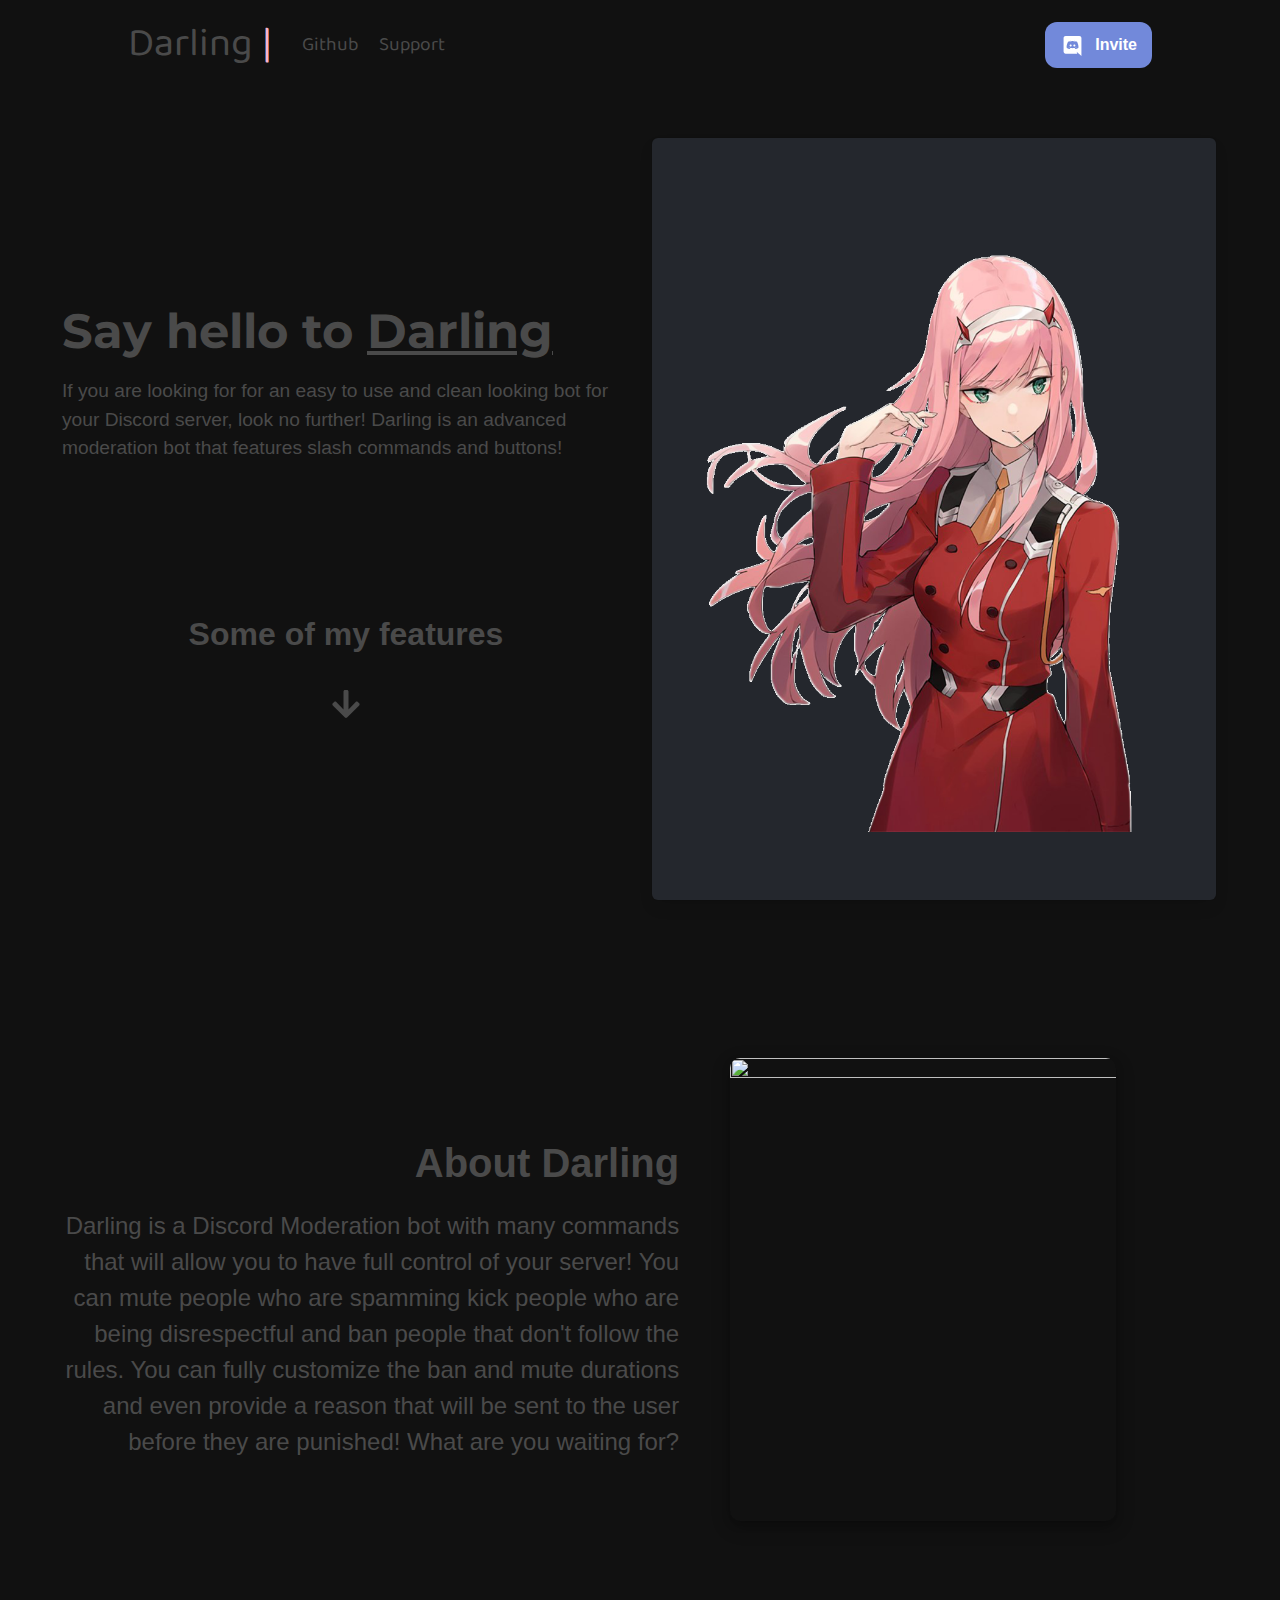
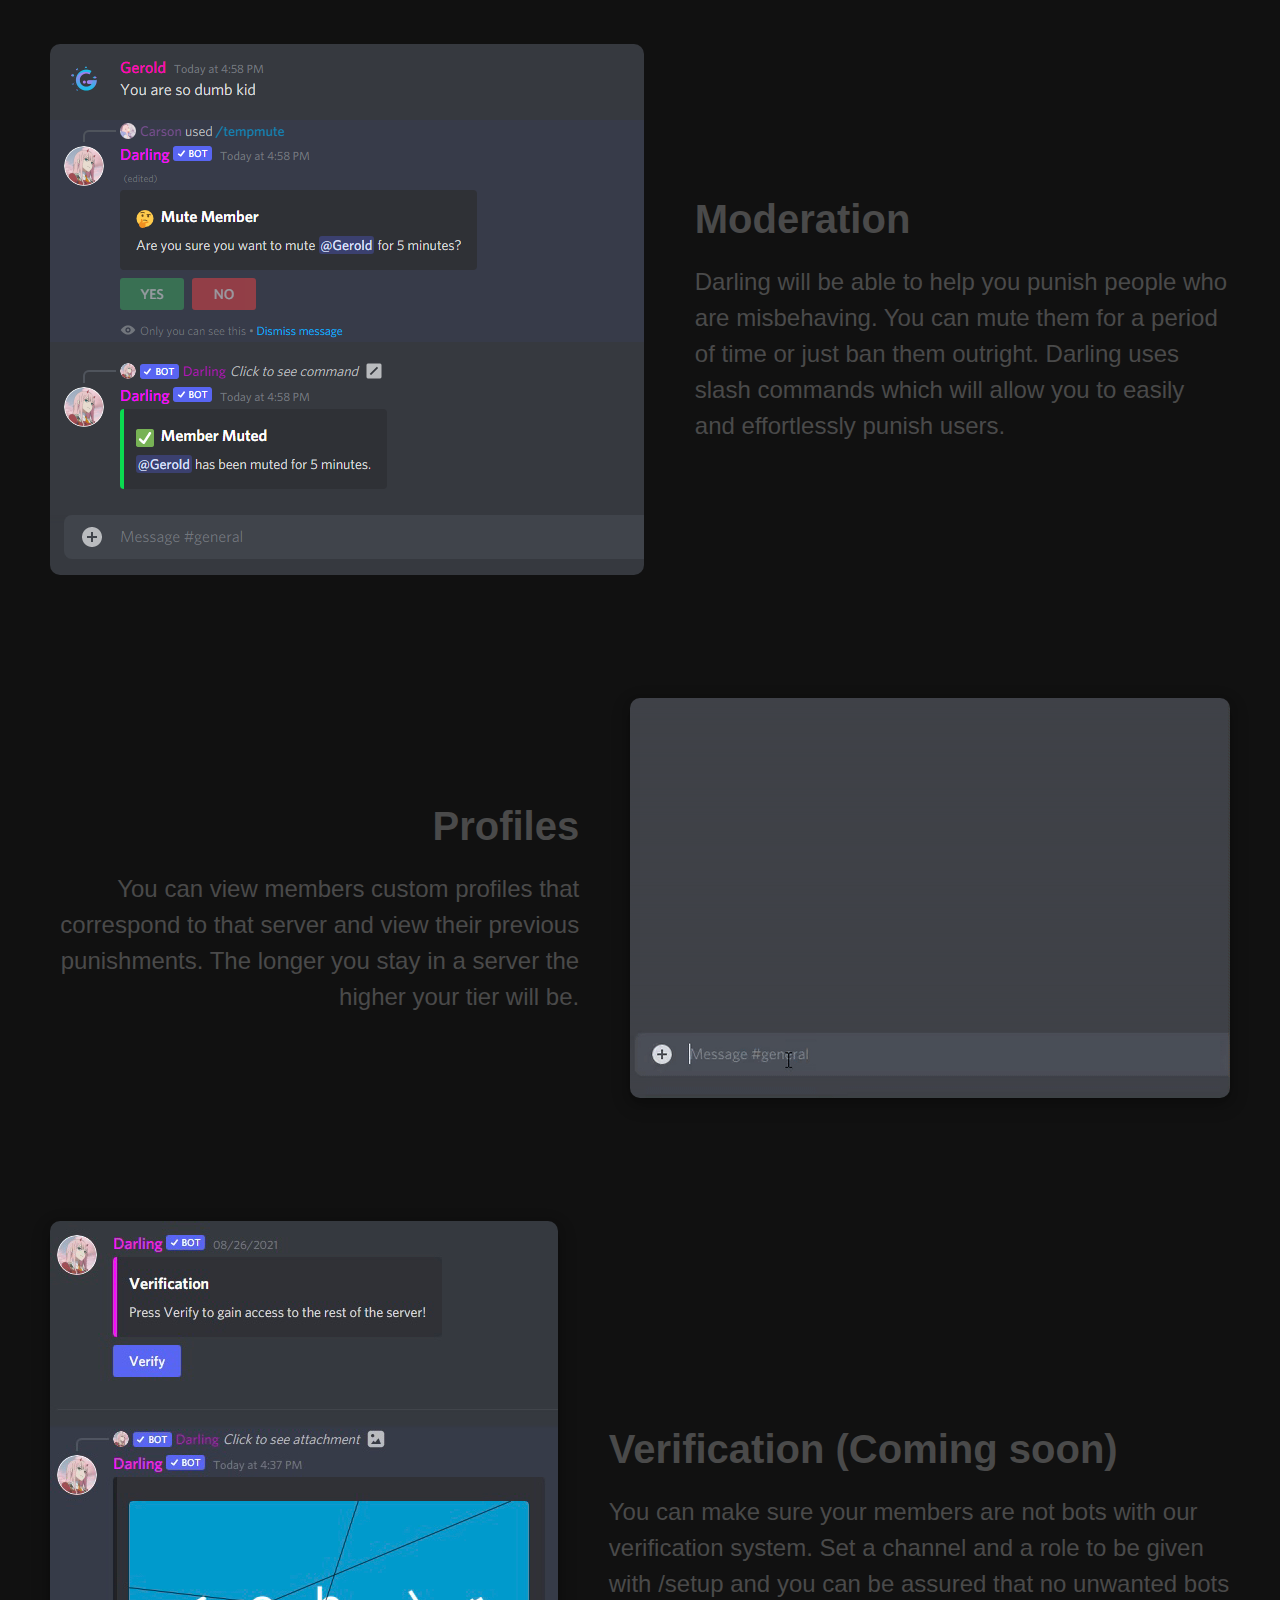
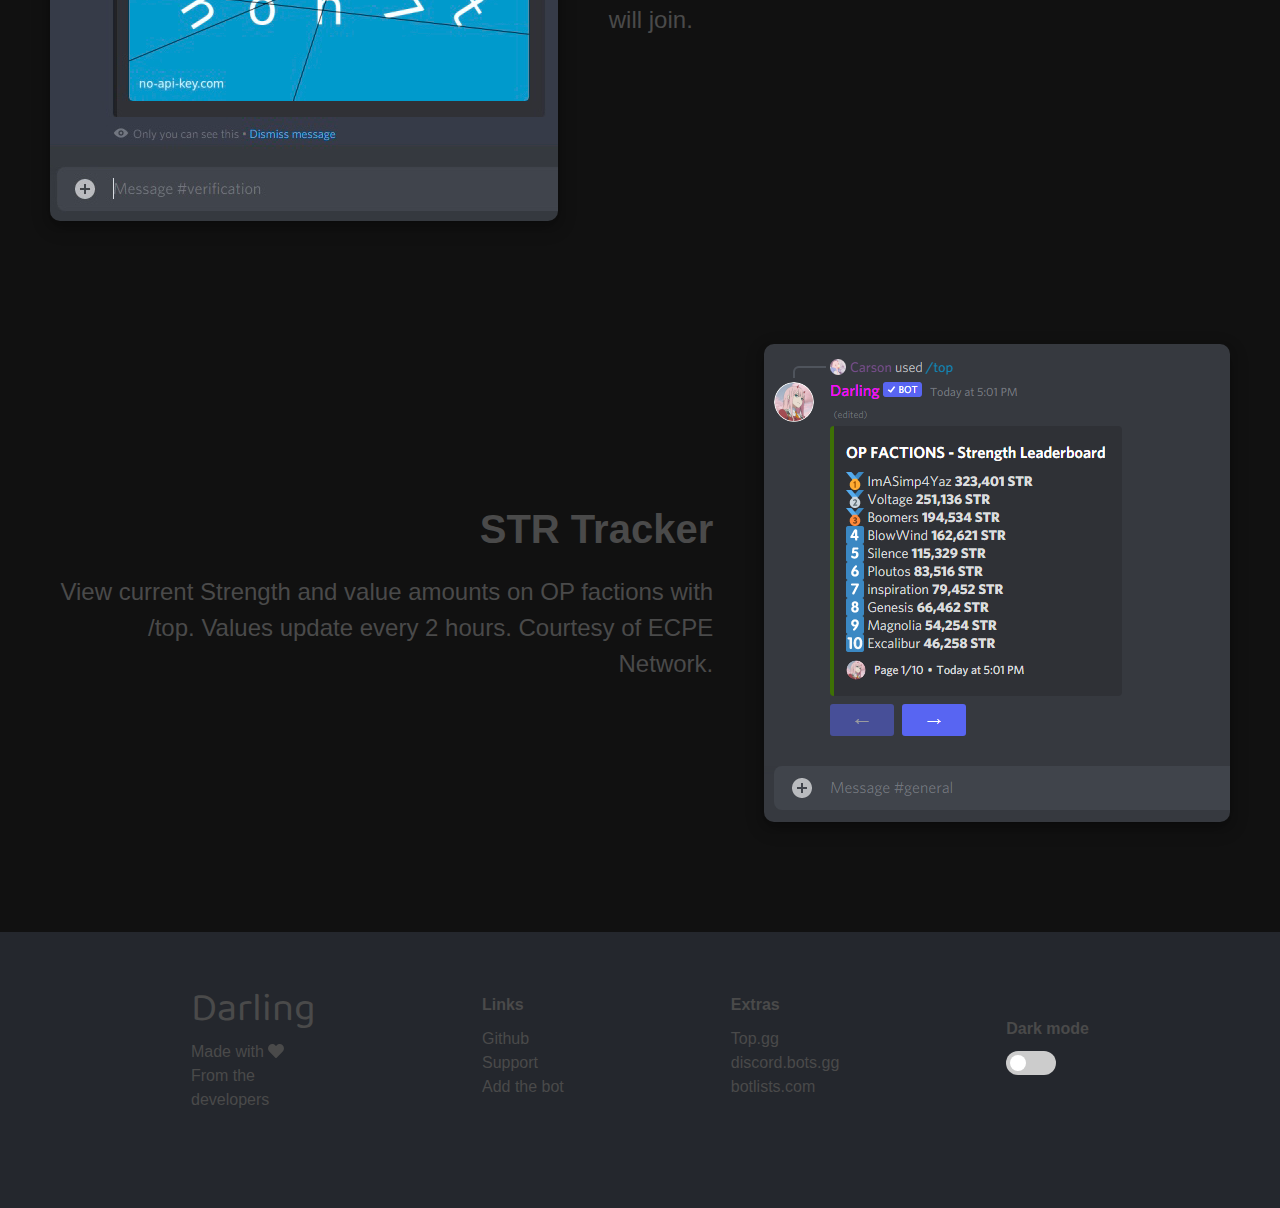
==== commit 73f87600: "Commit" ====
--- a/index.html
+++ b/index.html
@@ -7,27 +7,483 @@
 	<link rel="apple-touch-icon" sizes="120x120" href="https://darling-bot.com/img/pfp.png" />
 	<link rel="apple-touch-icon" sizes="152x152" href="https://darling-bot.com/img/pfp.png" />
 	<meta http-equiv="Content-Type" content="text/html; charset=UTF-8">
-	<script data-ad-client="ca-pub-7964171552277160" async
-		src="https://pagead2.googlesyndication.com/pagead/js/adsbygoogle.js">
-
-		</script>
+	<script data-ad-client="ca-pub-7964171552277160" async src="https://pagead2.googlesyndication.com/pagead/js/adsbygoogle.js">
+
+	</script>
 
 	</script>
 	<meta name="viewport" content="width=device-width, initial-scale=1">
 
 	<title>Darling | HOME</title>
 	<meta content="Darling" property="og:title">
-	<meta content="Darling is a advanced moderation bot that features slash commands and buttons!"
-		property="og:description">
+	<meta content="Darling is a advanced moderation bot that features slash commands and buttons!" property="og:description">
 	<meta content="#f5b4cf" data-react-helmet="true" name="theme-color">
 	<meta property="og:image" content="https://darling-bot.com/img/pfp.png">
+	<style type="text/css">
+		svg:not(:root).svg-inline--fa {
+			overflow: visible
+		}
+
+		.svg-inline--fa {
+			display: inline-block;
+			font-size: inherit;
+			height: 1em;
+			overflow: visible;
+			vertical-align: -.125em
+		}
+
+		.svg-inline--fa.fa-lg {
+			vertical-align: -.225em
+		}
+
+		.svg-inline--fa.fa-w-1 {
+			width: .0625em
+		}
+
+		.svg-inline--fa.fa-w-2 {
+			width: .125em
+		}
+
+		.svg-inline--fa.fa-w-3 {
+			width: .1875em
+		}
+
+		.svg-inline--fa.fa-w-4 {
+			width: .25em
+		}
+
+		.svg-inline--fa.fa-w-5 {
+			width: .3125em
+		}
+
+		.svg-inline--fa.fa-w-6 {
+			width: .375em
+		}
+
+		.svg-inline--fa.fa-w-7 {
+			width: .4375em
+		}
+
+		.svg-inline--fa.fa-w-8 {
+			width: .5em
+		}
+
+		.svg-inline--fa.fa-w-9 {
+			width: .5625em
+		}
+
+		.svg-inline--fa.fa-w-10 {
+			width: .625em
+		}
+
+		.svg-inline--fa.fa-w-11 {
+			width: .6875em
+		}
+
+		.svg-inline--fa.fa-w-12 {
+			width: .75em
+		}
+
+		.svg-inline--fa.fa-w-13 {
+			width: .8125em
+		}
+
+		.svg-inline--fa.fa-w-14 {
+			width: .875em
+		}
+
+		.svg-inline--fa.fa-w-15 {
+			width: .9375em
+		}
+
+		.svg-inline--fa.fa-w-16 {
+			width: 1em
+		}
+
+		.svg-inline--fa.fa-w-17 {
+			width: 1.0625em
+		}
+
+		.svg-inline--fa.fa-w-18 {
+			width: 1.125em
+		}
+
+		.svg-inline--fa.fa-w-19 {
+			width: 1.1875em
+		}
+
+		.svg-inline--fa.fa-w-20 {
+			width: 1.25em
+		}
+
+		.svg-inline--fa.fa-pull-left {
+			margin-right: .3em;
+			width: auto
+		}
+
+		.svg-inline--fa.fa-pull-right {
+			margin-left: .3em;
+			width: auto
+		}
+
+		.svg-inline--fa.fa-border {
+			height: 1.5em
+		}
+
+		.svg-inline--fa.fa-li {
+			width: 2em
+		}
+
+		.svg-inline--fa.fa-fw {
+			width: 1.25em
+		}
+
+		.fa-layers svg.svg-inline--fa {
+			bottom: 0;
+			left: 0;
+			margin: auto;
+			position: absolute;
+			right: 0;
+			top: 0
+		}
+
+		.fa-layers {
+			display: inline-block;
+			height: 1em;
+			position: relative;
+			text-align: center;
+			vertical-align: -.125em;
+			width: 1em
+		}
+
+		.fa-layers svg.svg-inline--fa {
+			-webkit-transform-origin: center center;
+			transform-origin: center center
+		}
+
+		.fa-layers-counter,
+		.fa-layers-text {
+			display: inline-block;
+			position: absolute;
+			text-align: center
+		}
+
+		.fa-layers-text {
+			left: 50%;
+			top: 50%;
+			-webkit-transform: translate(-50%, -50%);
+			transform: translate(-50%, -50%);
+			-webkit-transform-origin: center center;
+			transform-origin: center center
+		}
+
+		.fa-layers-counter {
+			background-color: #ff253a;
+			border-radius: 1em;
+			-webkit-box-sizing: border-box;
+			box-sizing: border-box;
+			color: #fff;
+			height: 1.5em;
+			line-height: 1;
+			max-width: 5em;
+			min-width: 1.5em;
+			overflow: hidden;
+			padding: .25em;
+			right: 0;
+			text-overflow: ellipsis;
+			top: 0;
+			-webkit-transform: scale(.25);
+			transform: scale(.25);
+			-webkit-transform-origin: top right;
+			transform-origin: top right
+		}
+
+		.fa-layers-bottom-right {
+			bottom: 0;
+			right: 0;
+			top: auto;
+			-webkit-transform: scale(.25);
+			transform: scale(.25);
+			-webkit-transform-origin: bottom right;
+			transform-origin: bottom right
+		}
+
+		.fa-layers-bottom-left {
+			bottom: 0;
+			left: 0;
+			right: auto;
+			top: auto;
+			-webkit-transform: scale(.25);
+			transform: scale(.25);
+			-webkit-transform-origin: bottom left;
+			transform-origin: bottom left
+		}
+
+		.fa-layers-top-right {
+			right: 0;
+			top: 0;
+			-webkit-transform: scale(.25);
+			transform: scale(.25);
+			-webkit-transform-origin: top right;
+			transform-origin: top right
+		}
+
+		.fa-layers-top-left {
+			left: 0;
+			right: auto;
+			top: 0;
+			-webkit-transform: scale(.25);
+			transform: scale(.25);
+			-webkit-transform-origin: top left;
+			transform-origin: top left
+		}
+
+		.fa-lg {
+			font-size: 1.33333em;
+			line-height: .75em;
+			vertical-align: -.0667em
+		}
+
+		.fa-xs {
+			font-size: .75em
+		}
+
+		.fa-sm {
+			font-size: .875em
+		}
+
+		.fa-1x {
+			font-size: 1em
+		}
+
+		.fa-2x {
+			font-size: 2em
+		}
+
+		.fa-3x {
+			font-size: 3em
+		}
+
+		.fa-4x {
+			font-size: 4em
+		}
+
+		.fa-5x {
+			font-size: 5em
+		}
+
+		.fa-6x {
+			font-size: 6em
+		}
+
+		.fa-7x {
+			font-size: 7em
+		}
+
+		.fa-8x {
+			font-size: 8em
+		}
+
+		.fa-9x {
+			font-size: 9em
+		}
+
+		.fa-10x {
+			font-size: 10em
+		}
+
+		.fa-fw {
+			text-align: center;
+			width: 1.25em
+		}
+
+		.fa-ul {
+			list-style-type: none;
+			margin-left: 2.5em;
+			padding-left: 0
+		}
+
+		.fa-ul>li {
+			position: relative
+		}
+
+		.fa-li {
+			left: -2em;
+			position: absolute;
+			text-align: center;
+			width: 2em;
+			line-height: inherit
+		}
+
+		.fa-border {
+			border: solid .08em #eee;
+			border-radius: .1em;
+			padding: .2em .25em .15em
+		}
+
+		.fa-pull-left {
+			float: left
+		}
+
+		.fa-pull-right {
+			float: right
+		}
+
+		.fa.fa-pull-left,
+		.fab.fa-pull-left,
+		.fal.fa-pull-left,
+		.far.fa-pull-left,
+		.fas.fa-pull-left {
+			margin-right: .3em
+		}
+
+		.fa.fa-pull-right,
+		.fab.fa-pull-right,
+		.fal.fa-pull-right,
+		.far.fa-pull-right,
+		.fas.fa-pull-right {
+			margin-left: .3em
+		}
+
+		.fa-spin {
+			-webkit-animation: fa-spin 2s infinite linear;
+			animation: fa-spin 2s infinite linear
+		}
+
+		.fa-pulse {
+			-webkit-animation: fa-spin 1s infinite steps(8);
+			animation: fa-spin 1s infinite steps(8)
+		}
+
+		@-webkit-keyframes fa-spin {
+			0% {
+				-webkit-transform: rotate(0);
+				transform: rotate(0)
+			}
+
+			100% {
+				-webkit-transform: rotate(360deg);
+				transform: rotate(360deg)
+			}
+		}
+
+		@keyframes fa-spin {
+			0% {
+				-webkit-transform: rotate(0);
+				transform: rotate(0)
+			}
+
+			100% {
+				-webkit-transform: rotate(360deg);
+				transform: rotate(360deg)
+			}
+		}
+
+		.fa-rotate-90 {
+			-webkit-transform: rotate(90deg);
+			transform: rotate(90deg)
+		}
+
+		.fa-rotate-180 {
+			-webkit-transform: rotate(180deg);
+			transform: rotate(180deg)
+		}
+
+		.fa-rotate-270 {
+			-webkit-transform: rotate(270deg);
+			transform: rotate(270deg)
+		}
+
+		.fa-flip-horizontal {
+			-webkit-transform: scale(-1, 1);
+			transform: scale(-1, 1)
+		}
+
+		.fa-flip-vertical {
+			-webkit-transform: scale(1, -1);
+			transform: scale(1, -1)
+		}
+
+		.fa-flip-horizontal.fa-flip-vertical {
+			-webkit-transform: scale(-1, -1);
+			transform: scale(-1, -1)
+		}
+
+		:root .fa-flip-horizontal,
+		:root .fa-flip-vertical,
+		:root .fa-rotate-180,
+		:root .fa-rotate-270,
+		:root .fa-rotate-90 {
+			-webkit-filter: none;
+			filter: none
+		}
+
+		.fa-stack {
+			display: inline-block;
+			height: 2em;
+			position: relative;
+			width: 2em
+		}
+
+		.fa-stack-1x,
+		.fa-stack-2x {
+			bottom: 0;
+			left: 0;
+			margin: auto;
+			position: absolute;
+			right: 0;
+			top: 0
+		}
+
+		.svg-inline--fa.fa-stack-1x {
+			height: 1em;
+			width: 1em
+		}
+
+		.svg-inline--fa.fa-stack-2x {
+			height: 2em;
+			width: 2em
+		}
+
+		.fa-inverse {
+			color: #fff
+		}
+
+		.sr-only {
+			border: 0;
+			clip: rect(0, 0, 0, 0);
+			height: 1px;
+			margin: -1px;
+			overflow: hidden;
+			padding: 0;
+			position: absolute;
+			width: 1px
+		}
+
+		.sr-only-focusable:active,
+		.sr-only-focusable:focus {
+			clip: auto;
+			height: auto;
+			margin: 0;
+			overflow: visible;
+			position: static;
+			width: auto
+		}
+	</style>
 	<link rel="icon" href="./img/pfp.ico">
+	<!-- Change the ico -->
+	<!-- Bulma CSS -->
 	<link rel="stylesheet" href="./css/bulma.css">
+
+	<!-- Custom -->
+	<!-- <link rel="stylesheet" href="/styles/degub.css"> -->
 	<link rel="stylesheet" href="./css/main.css">
 
 </head>
 
 <body>
+	<!-- Nav Bar -->
+	<!-- nav -->
 	<nav>
 		<h1 class="darlingName">Darling</h1>
 		<span class="darlingName sep">|</span>
@@ -35,16 +491,18 @@
 			<a class="lis" href="https://github.com/darling-bot" target="_self">Github</a>
 			<a class="lis" href="/support" target="_self">Support</a>
 		</ul>
+		<!-- Boton de Invitar -->
 		<div id="discord-button">
-			<a target="_blank" class="login-button" onclick="window.open('/invite', 'example', 'width=500,height=850')">
+			<a target="_blank" class="login-button" onclick="Invite()">
 				<div class="icon">
 					<img src="./img/discord.svg" alt="Discord">
 				</div>
-				<span>Invite</span>
+				<span style="">Invite</span>
 
 			</a>
 		</div>
 	</nav>
+	<!-- Presentacion Section -->
 	<section class="section">
 		<div class="container">
 			<div id="colcont" class="columns">
@@ -52,20 +510,20 @@
 					<div class="contentConteiner is-vertical-center">
 						<div class="txtcont">
 							<span class="spanBreak"><b>Say hello to <span
-										class="pinkHover"><u>Darling</u></span></b></span>
+										class="greenHover"><u>Darling</u></span></b></span>
 							<span class="spanBreak mov">If you are looking for for an easy to use and clean looking bot
 								for your Discord server, look no further! Darling is an advanced moderation bot that
 								features slash commands and buttons!</span>
 
-							<div id="discord-buttonm">
-								<a target="_blank" class="login-buttonm" onclick="Invite()">
-									<div class="iconm">
-										<img src="./img/discord.svg" alt="Discord">
-									</div>
-									<span>Invite</span>
-
-								</a>
-							</div>
+                		<div id="discord-buttonm">
+			<a target="_blank" class="login-buttonm" onclick="Invite()">
+				<div class="iconm">
+					<img src="./img/discord.svg" alt="Discord">
+				</div>
+				<span style="">Invite</span>
+
+			</a>
+		</div>
 
 							<div id="scroll">
 								<p class="morefuncs">Some of my features</p>
@@ -76,7 +534,7 @@
 										<path fill="currentColor"
 											d="M413.1 222.5l22.2 22.2c9.4 9.4 9.4 24.6 0 33.9L241 473c-9.4 9.4-24.6 9.4-33.9 0L12.7 278.6c-9.4-9.4-9.4-24.6 0-33.9l22.2-22.2c9.5-9.5 25-9.3 34.3.4L184 343.4V56c0-13.3 10.7-24 24-24h32c13.3 0 24 10.7 24 24v287.4l114.8-120.5c9.3-9.8 24.8-10 34.3-.4z">
 										</path>
-									</svg>
+									</svg><!-- <a class="fa fa-arrow-down fa-2x" href="#"></a> -->
 								</div>
 							</div>
 						</div>
@@ -93,8 +551,21 @@
 			</div>
 		</div>
 	</section>
+	<!-- Contenido Section -->
 	<section class="section">
 		<div class="contentsection">
+      			<div class="contentdiv reverseflex">
+				<div class="contentsep reverse">
+					<h1>About Darling</h1>
+					<h2>Darling is a Discord Moderation bot with many commands that will allow you to have full control of your server! You can mute people who are spamming kick people who are being disrespectful and ban people that don't follow the rules. You can fully customize the ban and mute durations and even provide a reason that will be sent to the user before they are punished! What are you waiting for?</h2>
+					<h2>
+					</h2>
+				</div>
+        <a href="https://discordbotlist.com/bots/8j2tkcdk6rwnzo78j2ttfcdk7lwnzo38j2tsa">
+				<img class="contentimg" src="https://discordbotlist.com/api/v1/bots/842516423850721300/widget" width="500" 
+     height="600">
+        </a>
+			</div>
 			<div class="contentdiv">
 				<img class="contentimg" style="max-height: 600px !important; box-shadow: 0 0 0 0 transparent !important"
 					src="./img/moderation.png">
@@ -123,6 +594,9 @@
 					<h1>Verification (Coming soon)</h1>
 					<h2>You can make sure your members are not bots with our verification system. Set a channel and a
 						role to be given with /setup and you can be assured that no unwanted bots will join.</h2>
+					<h2>
+						<!-- db has been setup again and the site is back on the og url -->
+					</h2>
 				</div>
 			</div>
 			<div class="contentdiv reverseflex">
@@ -138,6 +612,7 @@
 		</div>
 	</section>
 
+	<!-- Footer -->
 	<footer class="footer">
 		<div class="footerDiv">
 			<div>
@@ -149,7 +624,7 @@
 							<path fill="currentColor"
 								d="M462.3 62.6C407.5 15.9 326 24.3 275.7 76.2L256 96.5l-19.7-20.3C186.1 24.3 104.5 15.9 49.7 62.6c-62.8 53.6-66.1 149.8-9.9 207.9l193.5 199.8c12.5 12.9 32.8 12.9 45.3 0l193.5-199.8c56.3-58.1 53-154.3-9.8-207.9z">
 							</path>
-						</svg>From the developers</p>
+						</svg><!-- <i class="fas fa-heart"></i> --> From the developers</p>
 				</div>
 
 			</div>
@@ -178,9 +653,15 @@
 	</footer>
 
 
+	<!-- JQuery -->
 	<script src="https://ajax.googleapis.com/ajax/libs/jquery/3.5.1/jquery.min.js"></script>
 
 	<script>
+
+		function Invite() {
+			let newWindow = window.open('/invite', 'example', 'width=500,height=850');
+		}
+
 		const prefersDarkScheme = window.matchMedia("(prefers-color-scheme: dark)");
 		const currentTheme = localStorage.getItem("theme");
 
--- a/css/main.css
+++ b/css/main.css
@@ -159,7 +159,7 @@
      align-self: center;
      width: 100%;
 }
- .pinkHover:hover {
+ .greenHover:hover {
      color: rgb(245, 180, 207) !important;
 }
  .button a {
@@ -445,454 +445,3 @@
  .slider.round {
      border-radius: 34px;
 }
-
-svg:not(:root).svg-inline--fa {
-    overflow: visible
-}
-
-
-.svg-inline--fa {
-    display: inline-block;
-    font-size: inherit;
-    height: 1em;
-    overflow: visible;
-    vertical-align: -.125em
-}
-
-.svg-inline--fa.fa-lg {
-    vertical-align: -.225em
-}
-
-.svg-inline--fa.fa-w-1 {
-    width: .0625em
-}
-
-.svg-inline--fa.fa-w-2 {
-    width: .125em
-}
-
-.svg-inline--fa.fa-w-3 {
-    width: .1875em
-}
-
-.svg-inline--fa.fa-w-4 {
-    width: .25em
-}
-
-.svg-inline--fa.fa-w-5 {
-    width: .3125em
-}
-
-.svg-inline--fa.fa-w-6 {
-    width: .375em
-}
-
-.svg-inline--fa.fa-w-7 {
-    width: .4375em
-}
-
-.svg-inline--fa.fa-w-8 {
-    width: .5em
-}
-
-.svg-inline--fa.fa-w-9 {
-    width: .5625em
-}
-
-.svg-inline--fa.fa-w-10 {
-    width: .625em
-}
-
-.svg-inline--fa.fa-w-11 {
-    width: .6875em
-}
-
-.svg-inline--fa.fa-w-12 {
-    width: .75em
-}
-
-.svg-inline--fa.fa-w-13 {
-    width: .8125em
-}
-
-.svg-inline--fa.fa-w-14 {
-    width: .875em
-}
-
-.svg-inline--fa.fa-w-15 {
-    width: .9375em
-}
-
-.svg-inline--fa.fa-w-16 {
-    width: 1em
-}
-
-.svg-inline--fa.fa-w-17 {
-    width: 1.0625em
-}
-
-.svg-inline--fa.fa-w-18 {
-    width: 1.125em
-}
-
-.svg-inline--fa.fa-w-19 {
-    width: 1.1875em
-}
-
-.svg-inline--fa.fa-w-20 {
-    width: 1.25em
-}
-
-.svg-inline--fa.fa-pull-left {
-    margin-right: .3em;
-    width: auto
-}
-
-.svg-inline--fa.fa-pull-right {
-    margin-left: .3em;
-    width: auto
-}
-
-.svg-inline--fa.fa-border {
-    height: 1.5em
-}
-
-.svg-inline--fa.fa-li {
-    width: 2em
-}
-
-.svg-inline--fa.fa-fw {
-    width: 1.25em
-}
-
-.fa-layers svg.svg-inline--fa {
-    bottom: 0;
-    left: 0;
-    margin: auto;
-    position: absolute;
-    right: 0;
-    top: 0
-}
-
-.fa-layers {
-    display: inline-block;
-    height: 1em;
-    position: relative;
-    text-align: center;
-    vertical-align: -.125em;
-    width: 1em
-}
-
-.fa-layers svg.svg-inline--fa {
-    -webkit-transform-origin: center center;
-    transform-origin: center center
-}
-
-.fa-layers-counter,
-.fa-layers-text {
-    display: inline-block;
-    position: absolute;
-    text-align: center
-}
-
-.fa-layers-text {
-    left: 50%;
-    top: 50%;
-    -webkit-transform: translate(-50%, -50%);
-    transform: translate(-50%, -50%);
-    -webkit-transform-origin: center center;
-    transform-origin: center center
-}
-
-.fa-layers-counter {
-    background-color: #ff253a;
-    border-radius: 1em;
-    -webkit-box-sizing: border-box;
-    box-sizing: border-box;
-    color: #fff;
-    height: 1.5em;
-    line-height: 1;
-    max-width: 5em;
-    min-width: 1.5em;
-    overflow: hidden;
-    padding: .25em;
-    right: 0;
-    text-overflow: ellipsis;
-    top: 0;
-    -webkit-transform: scale(.25);
-    transform: scale(.25);
-    -webkit-transform-origin: top right;
-    transform-origin: top right
-}
-
-.fa-layers-bottom-right {
-    bottom: 0;
-    right: 0;
-    top: auto;
-    -webkit-transform: scale(.25);
-    transform: scale(.25);
-    -webkit-transform-origin: bottom right;
-    transform-origin: bottom right
-}
-
-.fa-layers-bottom-left {
-    bottom: 0;
-    left: 0;
-    right: auto;
-    top: auto;
-    -webkit-transform: scale(.25);
-    transform: scale(.25);
-    -webkit-transform-origin: bottom left;
-    transform-origin: bottom left
-}
-
-.fa-layers-top-right {
-    right: 0;
-    top: 0;
-    -webkit-transform: scale(.25);
-    transform: scale(.25);
-    -webkit-transform-origin: top right;
-    transform-origin: top right
-}
-
-.fa-layers-top-left {
-    left: 0;
-    right: auto;
-    top: 0;
-    -webkit-transform: scale(.25);
-    transform: scale(.25);
-    -webkit-transform-origin: top left;
-    transform-origin: top left
-}
-
-.fa-lg {
-    font-size: 1.33333em;
-    line-height: .75em;
-    vertical-align: -.0667em
-}
-
-.fa-xs {
-    font-size: .75em
-}
-
-.fa-sm {
-    font-size: .875em
-}
-
-.fa-1x {
-    font-size: 1em
-}
-
-.fa-2x {
-    font-size: 2em
-}
-
-.fa-3x {
-    font-size: 3em
-}
-
-.fa-4x {
-    font-size: 4em
-}
-
-.fa-5x {
-    font-size: 5em
-}
-
-.fa-6x {
-    font-size: 6em
-}
-
-.fa-7x {
-    font-size: 7em
-}
-
-.fa-8x {
-    font-size: 8em
-}
-
-.fa-9x {
-    font-size: 9em
-}
-
-.fa-10x {
-    font-size: 10em
-}
-
-.fa-fw {
-    text-align: center;
-    width: 1.25em
-}
-
-.fa-ul {
-    list-style-type: none;
-    margin-left: 2.5em;
-    padding-left: 0
-}
-
-.fa-ul>li {
-    position: relative
-}
-
-.fa-li {
-    left: -2em;
-    position: absolute;
-    text-align: center;
-    width: 2em;
-    line-height: inherit
-}
-
-.fa-border {
-    border: solid .08em #eee;
-    border-radius: .1em;
-    padding: .2em .25em .15em
-}
-
-.fa-pull-left {
-    float: left
-}
-
-.fa-pull-right {
-    float: right
-}
-
-.fa.fa-pull-left,
-.fab.fa-pull-left,
-.fal.fa-pull-left,
-.far.fa-pull-left,
-.fas.fa-pull-left {
-    margin-right: .3em
-}
-
-.fa.fa-pull-right,
-.fab.fa-pull-right,
-.fal.fa-pull-right,
-.far.fa-pull-right,
-.fas.fa-pull-right {
-    margin-left: .3em
-}
-
-.fa-spin {
-    -webkit-animation: fa-spin 2s infinite linear;
-    animation: fa-spin 2s infinite linear
-}
-
-.fa-pulse {
-    -webkit-animation: fa-spin 1s infinite steps(8);
-    animation: fa-spin 1s infinite steps(8)
-}
-
-@-webkit-keyframes fa-spin {
-    0% {
-        -webkit-transform: rotate(0);
-        transform: rotate(0)
-    }
-
-    100% {
-        -webkit-transform: rotate(360deg);
-        transform: rotate(360deg)
-    }
-}
-
-@keyframes fa-spin {
-    0% {
-        -webkit-transform: rotate(0);
-        transform: rotate(0)
-    }
-
-    100% {
-        -webkit-transform: rotate(360deg);
-        transform: rotate(360deg)
-    }
-}
-
-.fa-rotate-90 {
-    -webkit-transform: rotate(90deg);
-    transform: rotate(90deg)
-}
-
-.fa-rotate-180 {
-    -webkit-transform: rotate(180deg);
-    transform: rotate(180deg)
-}
-
-.fa-rotate-270 {
-    -webkit-transform: rotate(270deg);
-    transform: rotate(270deg)
-}
-
-.fa-flip-horizontal {
-    -webkit-transform: scale(-1, 1);
-    transform: scale(-1, 1)
-}
-
-.fa-flip-vertical {
-    -webkit-transform: scale(1, -1);
-    transform: scale(1, -1)
-}
-
-.fa-flip-horizontal.fa-flip-vertical {
-    -webkit-transform: scale(-1, -1);
-    transform: scale(-1, -1)
-}
-
-:root .fa-flip-horizontal,
-:root .fa-flip-vertical,
-:root .fa-rotate-180,
-:root .fa-rotate-270,
-:root .fa-rotate-90 {
-    -webkit-filter: none;
-    filter: none
-}
-
-.fa-stack {
-    display: inline-block;
-    height: 2em;
-    position: relative;
-    width: 2em
-}
-
-.fa-stack-1x,
-.fa-stack-2x {
-    bottom: 0;
-    left: 0;
-    margin: auto;
-    position: absolute;
-    right: 0;
-    top: 0
-}
-
-.svg-inline--fa.fa-stack-1x {
-    height: 1em;
-    width: 1em
-}
-
-.svg-inline--fa.fa-stack-2x {
-    height: 2em;
-    width: 2em
-}
-
-.fa-inverse {
-    color: #fff
-}
-
-.sr-only {
-    border: 0;
-    clip: rect(0, 0, 0, 0);
-    height: 1px;
-    margin: -1px;
-    overflow: hidden;
-    padding: 0;
-    position: absolute;
-    width: 1px
-}
-
-.sr-only-focusable:active,
-.sr-only-focusable:focus {
-    clip: auto;
-    height: auto;
-    margin: 0;
-    overflow: visible;
-    position: static;
-    width: auto
-}
